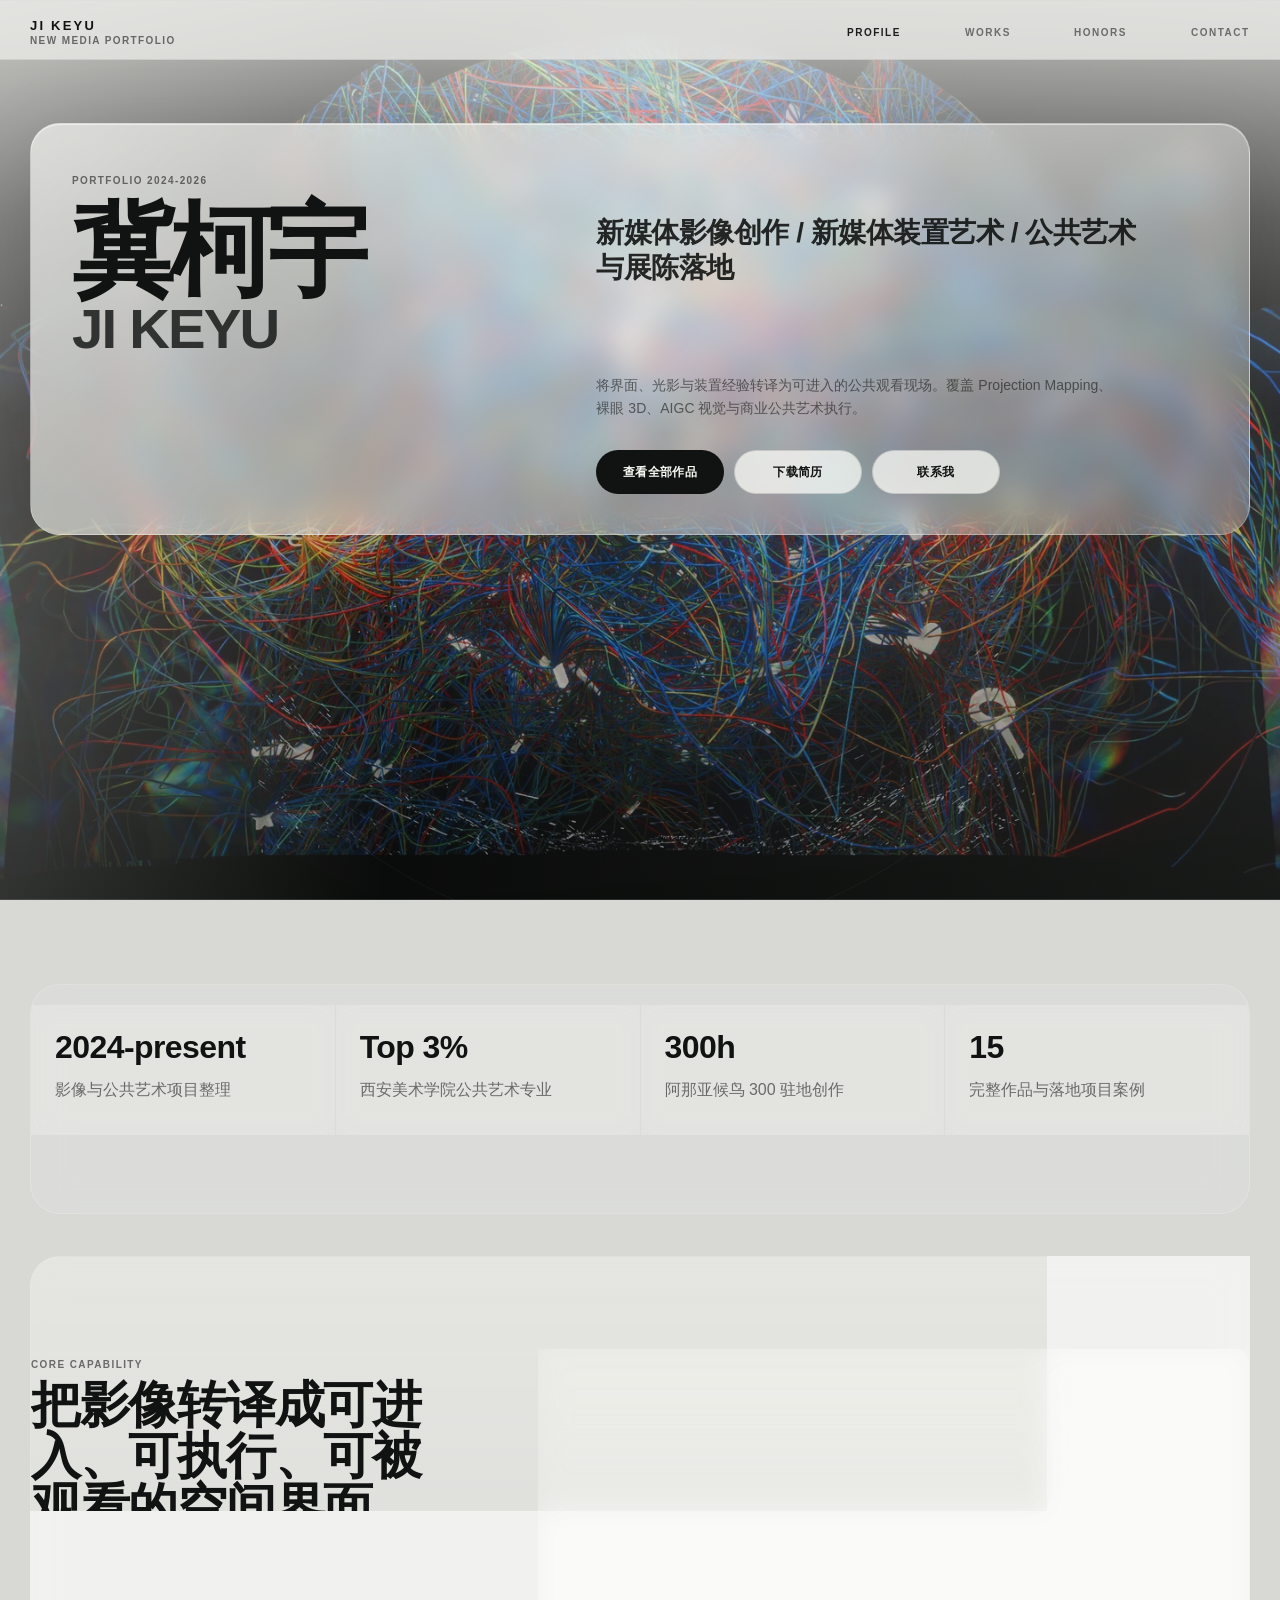
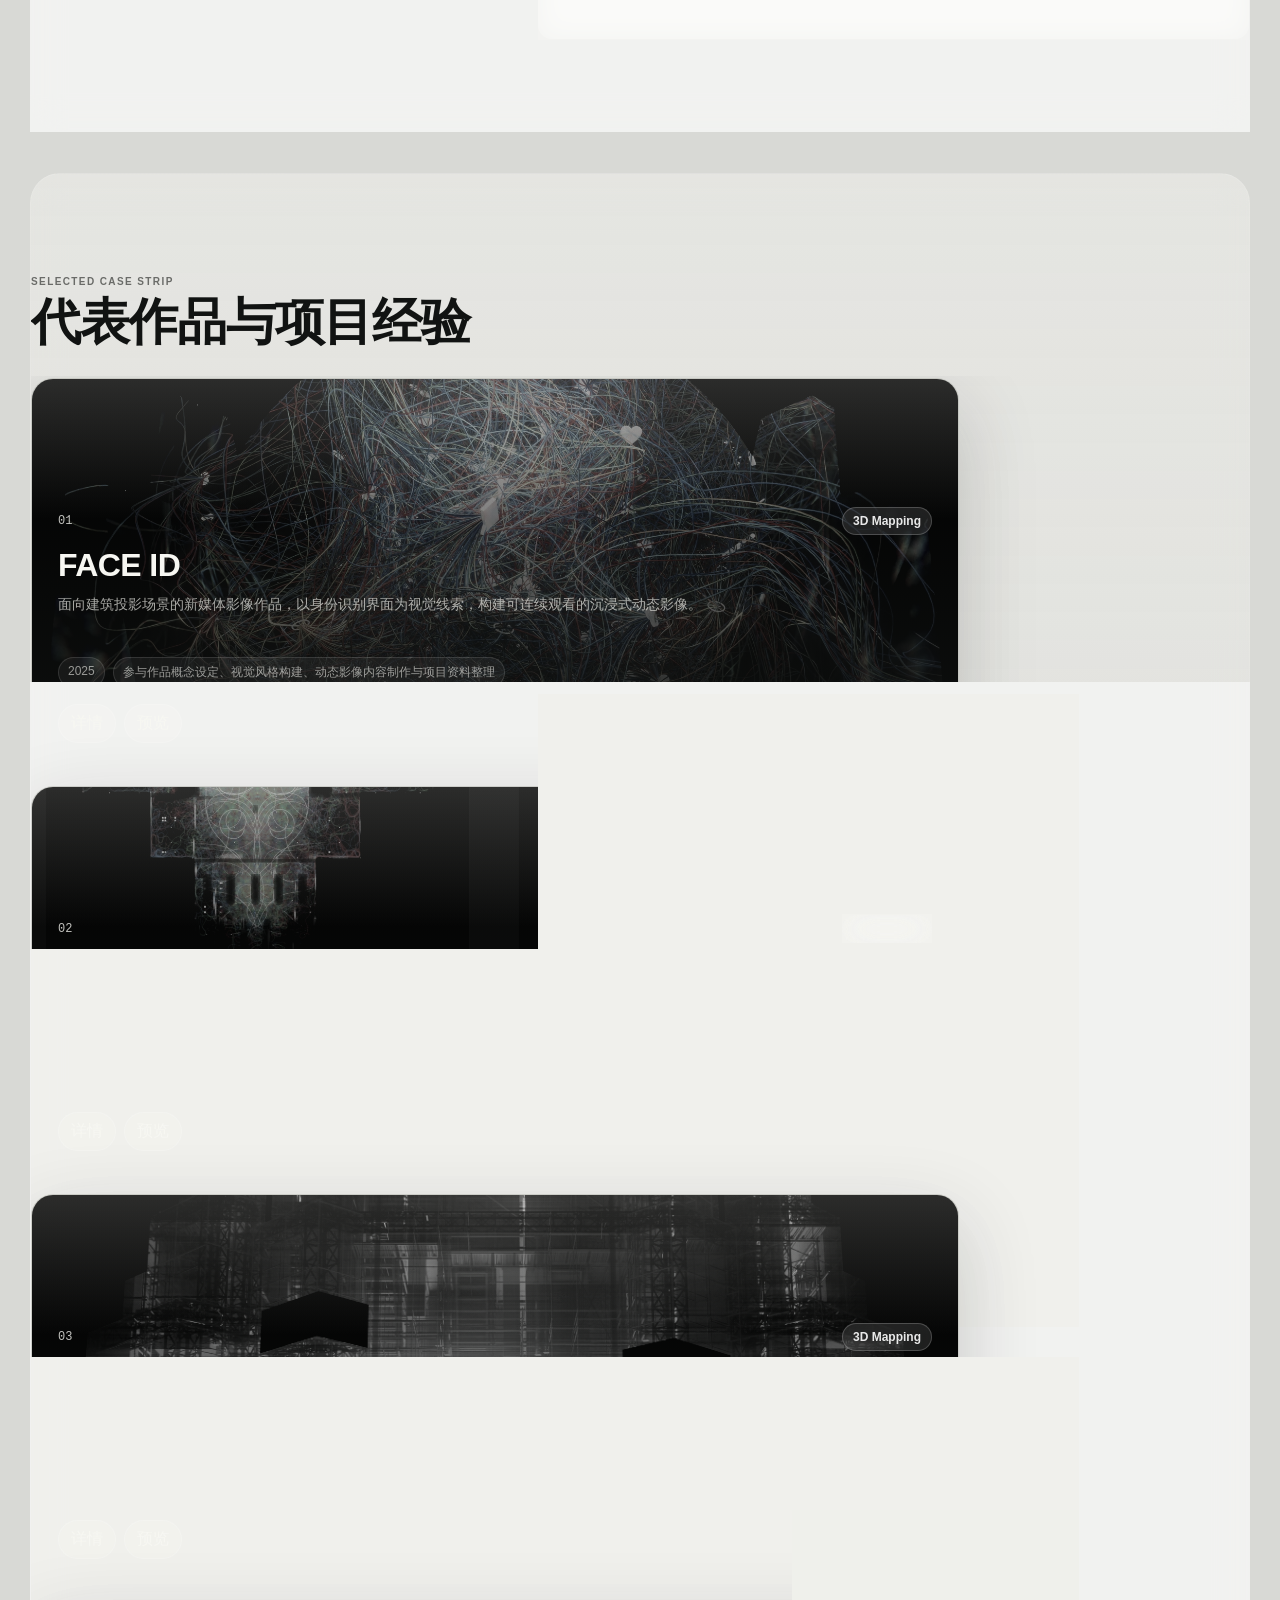
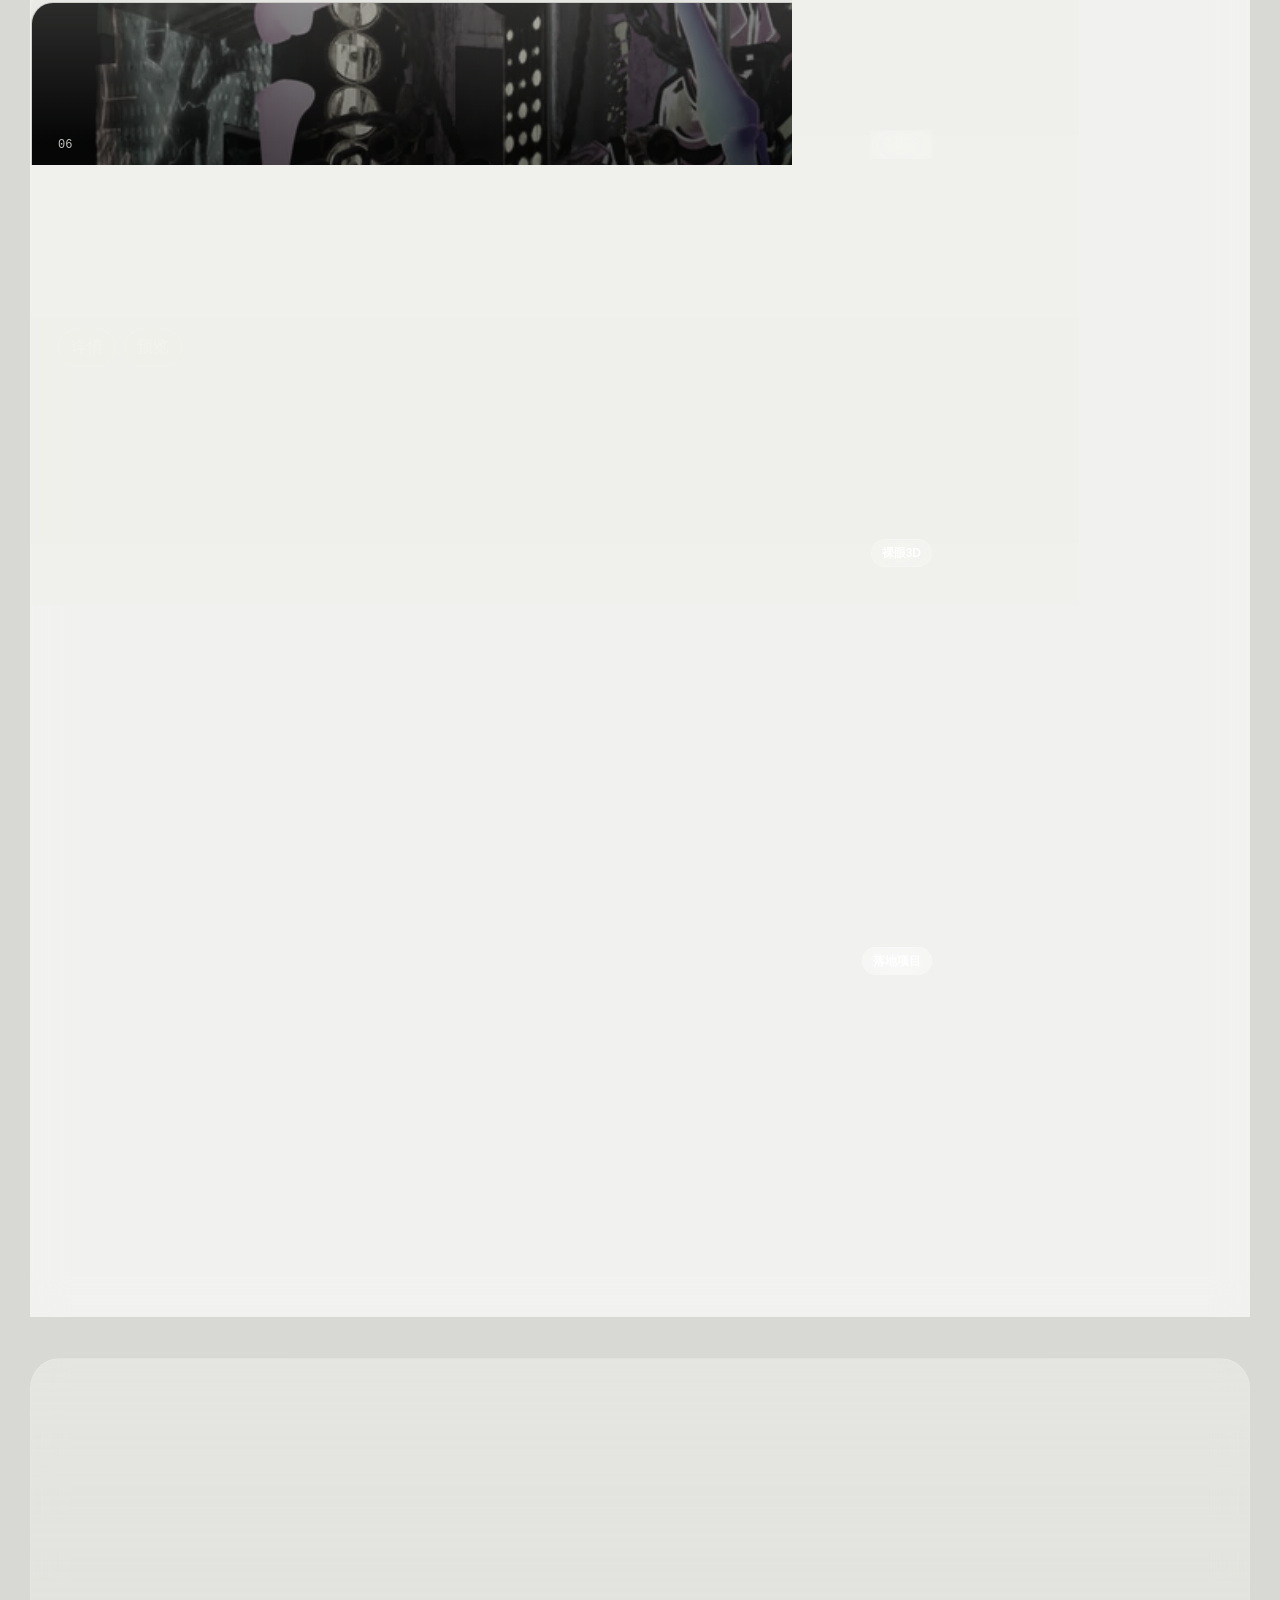
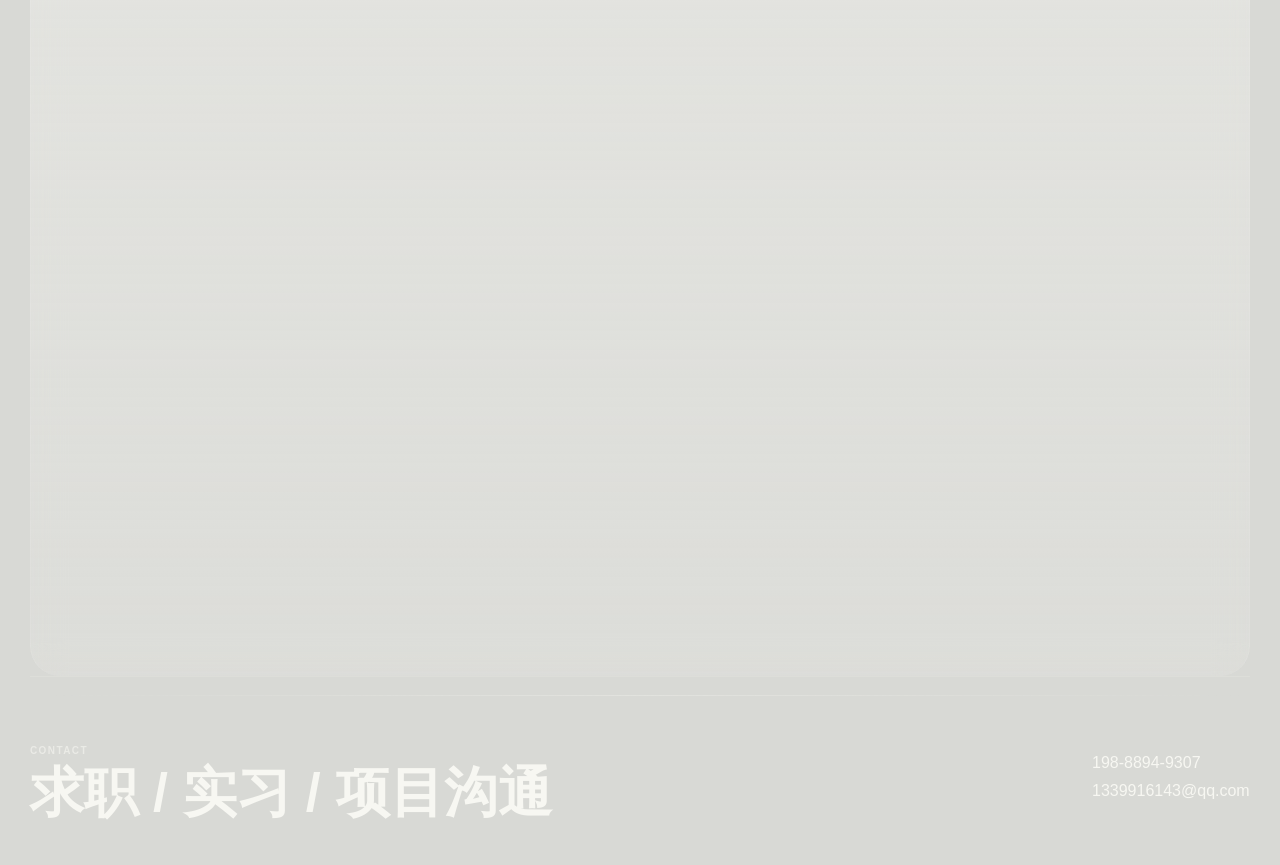
==== index.html @ 35f04529 "Deploy portfolio site" ====
<!doctype html>
<html lang="zh-CN">
<head>
  <meta charset="utf-8">
  <meta name="viewport" content="width=device-width, initial-scale=1">
  <title>冀柯宇 Ji Keyu | 新媒体影像与公共艺术作品集</title>
  <meta name="description" content="冀柯宇求职作品集，聚焦新媒体影像创作、新媒体装置艺术、Projection Mapping、裸眼3D与公共艺术落地项目。">
  <link rel="stylesheet" href="assets/css/styles.css">
</head>
<body data-page="home">
  <canvas class="motion-field" data-motion-field aria-hidden="true"></canvas>
  <div class="page-noise" aria-hidden="true"></div>

  <header class="site-header" data-header>
    <a class="brand magnetic" href="index.html" aria-label="冀柯宇首页">
      <span>Ji Keyu</span>
      <small>New Media Portfolio</small>
    </a>
    <nav class="nav-links" aria-label="主导航">
      <a class="magnetic" href="index.html" aria-current="page">Profile</a>
      <a class="magnetic" href="works.html">Works</a>
      <a class="magnetic" href="#honors">Honors</a>
      <a class="magnetic" href="#contact">Contact</a>
    </nav>
  </header>

  <main>
    <section class="hero">
      <div class="hero-media" data-hero-media></div>
      <div class="hero-copy reveal">
        <p class="eyebrow">Portfolio 2024-2026</p>
        <h1>冀柯宇 <span>JI KEYU</span></h1>
        <p class="lead">
          新媒体影像创作 / 新媒体装置艺术 / 公共艺术与展陈落地
        </p>
        <p class="muted">
          将界面、光影与装置经验转译为可进入的公共观看现场。覆盖 Projection Mapping、裸眼 3D、AIGC 视觉与商业公共艺术执行。
        </p>
        <div class="hero-actions">
          <a class="button primary magnetic" href="works.html">查看全部作品</a>
          <a class="button ghost magnetic" href="冀柯宇简历.pdf" target="_blank" rel="noreferrer">下载简历</a>
          <a class="button ghost magnetic" href="#contact">联系我</a>
        </div>
      </div>
    </section>

    <section class="section stats reveal" aria-label="个人概览">
      <article>
        <span>2024-present</span>
        <p>影像与公共艺术项目整理</p>
      </article>
      <article>
        <span>Top 3%</span>
        <p>西安美术学院公共艺术专业</p>
      </article>
      <article>
        <span>300h</span>
        <p>阿那亚候鸟 300 驻地创作</p>
      </article>
      <article>
        <span>15</span>
        <p>完整作品与落地项目案例</p>
      </article>
    </section>

    <section class="section two-column">
      <div class="section-heading reveal">
        <p class="eyebrow">Core Capability</p>
        <h2>把影像转译成可进入、可执行、可被观看的空间界面。</h2>
      </div>
      <div class="copy-stack reveal">
        <p>
          <span>01 / Image System</span>
          能围绕空间、界面与公共场景完成概念设定、分镜逻辑、动态画面、Mapping 影像与系列化视觉输出。
        </p>
        <p>
          <span>02 / Public Installation</span>
          参与商业空间与公共艺术项目执行，覆盖三维模型、效果图、尺寸图、执行文件、供应商协同与现场工艺监督。
        </p>
      </div>
    </section>

    <section class="section featured-section">
      <div class="section-heading reveal">
        <p class="eyebrow">Selected Case Strip</p>
        <h2>代表作品与项目经验</h2>
      </div>
      <div class="featured-grid reveal" data-featured-grid></div>
    </section>

    <section class="section" id="honors">
      <div class="section-heading reveal">
        <p class="eyebrow">Honors & Experience</p>
        <h2>荣誉入选与项目经历</h2>
      </div>
      <div class="timeline reveal">
        <article>
          <time>2026</time>
          <h3>《Redo ID》入围亚洲国际 Mapping 大赛</h3>
          <p>以数字身份与界面影像为线索，延展建筑投影中的感知体验。</p>
        </article>
        <article>
          <time>2025</time>
          <h3>《Face ID》入围第四届重庆国际光影艺术节</h3>
          <p>作品于重庆现场落地展演，并发展出喀山版本《NULL ID》。</p>
        </article>
        <article>
          <time>2025</time>
          <h3>《bia bia bia》《曲水有情，直水无情》入选阿那亚戏剧节候鸟 300</h3>
          <p>于阿那亚候鸟沙场完成 300 小时驻地创作；《bia bia bia》被阿那亚金山岭收藏并阶段性展览。</p>
        </article>
        <article>
          <time>2024</time>
          <h3>《韦曲南》入围第三届 CDSA 国际媒体创意大赛</h3>
          <p>作品获得提名奖，并于“深圳大招牌”大屏展映；《SUGAR-RADIO》同属裸眼 3D 创作实践。</p>
        </article>
        <article>
          <time>2024</time>
          <h3>持续参与光影、科技美术与公共艺术相关赛事</h3>
          <p>拓展光媒介、空间影像与科技美术方向的创作实践。</p>
        </article>
      </div>
    </section>
  </main>

  <footer class="site-footer" id="contact">
    <div>
      <p class="eyebrow">Contact</p>
      <h2>求职 / 实习 / 项目沟通</h2>
    </div>
    <address>
      <a class="magnetic" href="tel:19888949307">198-8894-9307</a>
      <a class="magnetic" href="mailto:1339916143@qq.com">1339916143@qq.com</a>
    </address>
  </footer>

  <button class="back-to-top magnetic" type="button" aria-label="回到顶部">↑</button>
  <div class="lightbox" data-lightbox hidden></div>
  <script src="assets/js/works-data.js"></script>
  <script src="assets/js/main.js"></script>
</body>
</html>
---- assets/css/styles.css ----
:root {
  color-scheme: dark;
  --bg: #d4d5d0;
  --bg-soft: #bfc1bd;
  --ink: #111312;
  --ink-soft: rgba(17, 19, 18, 0.68);
  --white: #f3f3ef;
  --white-soft: rgba(248, 248, 244, 0.72);
  --graphite: #171918;
  --graphite-soft: rgba(18, 20, 19, 0.72);
  --panel: rgba(239, 239, 234, 0.58);
  --panel-dark: rgba(20, 22, 21, 0.62);
  --line: rgba(17, 19, 18, 0.14);
  --line-light: rgba(255, 255, 255, 0.18);
  --line-strong: rgba(17, 19, 18, 0.28);
  --muted: rgba(17, 19, 18, 0.58);
  --muted-light: rgba(245, 245, 240, 0.62);
  --accent: #f7f7f2;
  --max: 1220px;
  --radius-xl: 30px;
  --radius-lg: 22px;
  --radius-md: 14px;
  --radius-sm: 10px;
  --blur: saturate(115%) blur(24px);
  --ease: cubic-bezier(.2, .8, .2, 1);
  --shadow-soft: 0 28px 80px rgba(30, 31, 29, 0.2);
  --shadow-dark: 0 32px 100px rgba(0, 0, 0, 0.42);
}

* {
  box-sizing: border-box;
}

::selection {
  background: #111312;
  color: #f7f7f2;
}

html {
  scroll-behavior: smooth;
}

body {
  margin: 0;
  min-height: 100vh;
  background:
    linear-gradient(180deg, #eeeeea 0%, #d9dad5 44%, #171918 100%);
  color: var(--ink);
  font-family: "Aptos", "Segoe UI Variable", "SF Pro Display", -apple-system, BlinkMacSystemFont, "PingFang SC", "Microsoft YaHei", sans-serif;
  letter-spacing: 0;
  overflow-x: hidden;
}

body::before {
  content: "";
  position: fixed;
  inset: 0;
  z-index: -3;
  pointer-events: none;
  background:
    linear-gradient(rgba(18,19,18,0.045) 1px, transparent 1px),
    linear-gradient(90deg, rgba(18,19,18,0.04) 1px, transparent 1px),
    radial-gradient(circle at var(--mx, 50vw) var(--my, 26vh), rgba(255,255,255,0.42), transparent 24vw);
  background-size: 92px 92px, 92px 92px, 100% 100%;
  mask-image: linear-gradient(to bottom, rgba(0,0,0,0.82), rgba(0,0,0,0.36) 56%, transparent 96%);
}

body::after {
  content: "";
  position: fixed;
  inset: 0;
  z-index: -2;
  pointer-events: none;
  background:
    linear-gradient(90deg, rgba(255,255,255,0.16), transparent 18% 82%, rgba(0,0,0,0.16)),
    radial-gradient(ellipse at 50% 0%, transparent 0 34%, rgba(0,0,0,0.18) 100%);
}

body[data-page="home"] {
  background: #d8d9d5;
}

body[data-page="home"]::before {
  background:
    linear-gradient(rgba(18,19,18,0.032) 1px, transparent 1px),
    linear-gradient(90deg, rgba(18,19,18,0.028) 1px, transparent 1px),
    radial-gradient(circle at var(--mx, 50vw) var(--my, 28vh), rgba(255,255,255,0.34), transparent 28vw);
  background-size: 110px 110px, 110px 110px, 100% 100%;
  mask-image: none;
}

body[data-page="home"]::after {
  background:
    linear-gradient(180deg, rgba(237,238,234,0.86) 0%, rgba(237,238,234,0.5) 22%, rgba(17,19,18,0.05) 54%, rgba(17,19,18,0.56) 100%),
    radial-gradient(circle at 50% 42%, transparent 0 38%, rgba(255,255,255,0.2) 64%, rgba(0,0,0,0.14) 100%);
}

.page-noise {
  position: fixed;
  inset: 0;
  z-index: 1;
  pointer-events: none;
  opacity: 0.045;
  mix-blend-mode: multiply;
  background-image:
    repeating-radial-gradient(circle at 0 0, rgba(0,0,0,0.9) 0 1px, transparent 1px 4px);
}

.motion-field {
  position: fixed;
  inset: 0;
  z-index: -1;
  pointer-events: none;
  opacity: 0.42;
}

body[data-page="home"] .motion-field {
  display: none;
}

main,
.site-footer {
  position: relative;
  z-index: 2;
}

img,
video {
  display: block;
  max-width: 100%;
}

a {
  color: inherit;
  text-decoration: none;
}

button {
  color: inherit;
  font: inherit;
}

:focus-visible {
  outline: 2px solid rgba(17, 19, 18, 0.72);
  outline-offset: 4px;
}

.site-header {
  position: sticky;
  top: 0;
  z-index: 30;
  display: flex;
  align-items: center;
  justify-content: space-between;
  gap: 24px;
  width: min(var(--max), calc(100% - 36px));
  margin: 0 auto;
  padding: 18px 0 14px;
  transition: transform 260ms var(--ease);
}

.site-header::before {
  content: "";
  position: absolute;
  inset: 0 calc((100vw - min(var(--max), calc(100vw - 36px))) / -2);
  z-index: -1;
  border-bottom: 1px solid rgba(17, 19, 18, 0.08);
  border-radius: 0;
  background: rgba(238, 238, 234, 0.72);
  box-shadow: none;
  backdrop-filter: blur(18px);
  opacity: 1;
}

.site-header.is-scrolled::before {
  background: rgba(236, 236, 232, 0.76);
  border-color: rgba(17, 19, 18, 0.17);
}

.brand {
  display: grid;
  gap: 2px;
  min-width: 160px;
  transition: transform 220ms var(--ease);
}

.brand span {
  font-size: 13px;
  font-weight: 820;
  letter-spacing: 0.17em;
  text-transform: uppercase;
}

.brand small,
.eyebrow {
  color: var(--muted);
  font-size: 10px;
  font-weight: 780;
  letter-spacing: 0.14em;
  text-transform: uppercase;
}

.nav-links {
  display: flex;
  align-items: center;
  gap: clamp(28px, 5vw, 76px);
  padding: 0;
  border: 0;
  border-radius: 0;
  background: transparent;
  backdrop-filter: none;
}

.nav-links a {
  min-height: auto;
  padding: 0;
  border-radius: 0;
  color: rgba(17,19,18,0.56);
  font-size: 10px;
  font-weight: 820;
  letter-spacing: 0.15em;
  text-transform: uppercase;
  transition: color 180ms var(--ease), background 180ms var(--ease), transform 220ms var(--ease);
}

.nav-links a:hover,
.nav-links a[aria-current="page"] {
  background: transparent;
  color: rgba(17,19,18,0.95);
}

.hero,
.page-hero,
.section,
.site-footer {
  width: min(var(--max), calc(100% - 36px));
  margin: 0 auto;
}

.hero {
  position: relative;
  display: grid;
  grid-template-columns: minmax(0, 0.74fr) minmax(320px, 1fr);
  grid-template-rows: minmax(620px, calc(100vh - 66px));
  align-items: start;
  column-gap: 72px;
  min-height: calc(100vh - 66px);
  padding: 0;
}

.hero-media {
  position: fixed;
  inset: 0;
  z-index: 0;
  pointer-events: none;
  overflow: hidden;
  border: 0;
  border-radius: 0;
  background: #202321;
  box-shadow: none;
  isolation: isolate;
  contain: layout paint size;
  transform: translateZ(0);
}

.hero-video {
  position: absolute;
  inset: 0;
  width: 100%;
  height: 100%;
  object-fit: cover;
  object-position: 50% 44%;
  opacity: 0.92;
  filter: none;
  transform: none;
  will-change: transform;
}

.hero-signal {
  position: absolute;
  inset: 0;
  z-index: 2;
  color: var(--accent);
}

.hero-media::after {
  content: "";
  position: absolute;
  inset: 0;
  z-index: 3;
  pointer-events: none;
  background:
    linear-gradient(180deg, rgba(238,238,234,0.78), rgba(238,238,234,0.32) 24%, rgba(238,238,234,0.04) 46%, rgba(17,19,18,0.5) 100%),
    linear-gradient(90deg, rgba(238,238,234,0.34), transparent 30%, rgba(255,255,255,0.12) 100%);
}

.hero-media::before {
  content: "";
  position: absolute;
  inset: 0;
  z-index: 5;
  border: 0;
  border-top: 1px solid rgba(17,19,18,0.1);
  border-bottom: 1px solid rgba(255,255,255,0.12);
  border-radius: 0;
  pointer-events: none;
  clip-path: none;
}

.signal-grid {
  position: absolute;
  inset: 0;
  z-index: 2;
  background:
    linear-gradient(rgba(255,255,255,0.09) 1px, transparent 1px),
    linear-gradient(90deg, rgba(255,255,255,0.075) 1px, transparent 1px);
  background-size: 120px 120px;
  mask-image: radial-gradient(circle at 50% 45%, #000 0 46%, transparent 70%);
  opacity: 0.28;
}

.signal-orbit {
  position: absolute;
  left: 50%;
  top: 50%;
  width: min(78vw, 940px);
  aspect-ratio: 1 / 1;
  border: 1px solid rgba(255,255,255,0.18);
  border-radius: 50%;
  opacity: 0.42;
  transform: translate(-50%, -48%);
}

.signal-orbit::before,
.signal-orbit::after {
  content: "";
  position: absolute;
  inset: 10%;
  border: 1px solid rgba(255,255,255,0.12);
  border-radius: 50%;
}

.signal-orbit::after {
  inset: 22%;
}

.hero-copy,
.hero-panel {
  position: relative;
  z-index: 3;
}

.hero-copy {
  grid-column: 1 / 3;
  grid-row: 1;
  display: grid;
  grid-template-columns: minmax(0, 0.74fr) minmax(320px, 1fr);
  column-gap: 72px;
  align-items: start;
  max-width: none;
  width: 100%;
  margin-top: clamp(42px, 7vh, 84px);
  padding: clamp(24px, 3.2vw, 42px);
  border: 1px solid rgba(255, 255, 255, 0.22);
  border-radius: var(--radius-xl);
  background: linear-gradient(135deg, rgba(242, 243, 239, 0.74), rgba(242, 243, 239, 0.3));
  box-shadow: 0 24px 90px rgba(17, 19, 18, 0.12), inset 0 1px 0 rgba(255,255,255,0.52);
  backdrop-filter: blur(14px);
}

.hero-copy .muted {
  grid-column: 2;
  max-width: 520px;
  margin: 20px 0 0;
  color: rgba(17,19,18,0.58);
  font-size: 14px;
  line-height: 1.64;
}

.hero-copy .eyebrow,
.hero h1 {
  grid-column: 1;
}

.hero-copy .lead {
  grid-column: 2;
  grid-row: 1 / span 2;
  padding-top: 50px;
}

.hero h1,
.page-hero h1 {
  margin: 10px 0 0;
  font-size: clamp(58px, 8vw, 108px);
  line-height: 0.88;
  letter-spacing: -0.042em;
  font-weight: 780;
}

.hero h1 span {
  display: block;
  margin-top: 8px;
  color: rgba(17,19,18,0.82);
  font-size: clamp(34px, 4.4vw, 58px);
  font-weight: 700;
  letter-spacing: -0.032em;
}

.lead {
  max-width: 560px;
  margin: 0;
  color: rgba(17,19,18,0.9);
  font-size: clamp(22px, 2.2vw, 30px);
  line-height: 1.26;
  font-weight: 720;
  letter-spacing: -0.018em;
}

.muted,
.copy-stack p,
.timeline p,
.work-card p,
.project-copy p,
.hero-panel p {
  color: var(--muted);
  font-size: 16px;
  line-height: 1.72;
}

.hero-actions {
  display: flex;
  flex-wrap: wrap;
  gap: 10px;
  grid-column: 2;
  margin-top: 30px;
}

.button,
.filter-button,
.text-link {
  display: inline-flex;
  align-items: center;
  justify-content: center;
  min-height: 42px;
  border: 1px solid var(--line);
  border-radius: 999px;
  cursor: pointer;
  transition: transform 220ms var(--ease), border-color 180ms var(--ease), background 180ms var(--ease), color 180ms var(--ease), box-shadow 180ms var(--ease);
}

.button {
  min-height: 44px;
  min-width: 128px;
  padding: 11px 24px;
  font-size: 12px;
  font-weight: 820;
  letter-spacing: 0.04em;
  text-transform: uppercase;
}

.button.primary {
  border-color: rgba(17,19,18,0.92);
  background: var(--ink);
  color: var(--accent);
  box-shadow: 0 14px 34px rgba(17,19,18,0.2);
}

.button.ghost,
.filter-button,
.text-link {
  background: rgba(255, 255, 250, 0.72);
  color: var(--ink);
}

.button:hover,
.filter-button:hover,
.text-link:hover {
  border-color: rgba(17,19,18,0.5);
  background: rgba(247,247,242,0.72);
}

.button:active,
.filter-button:active,
.text-link:active,
.mini-button:active,
.icon-button:active {
  transform: scale(0.98);
}

.hero-panel {
  position: absolute;
  left: 24px;
  bottom: 44px;
  z-index: 8;
  width: min(320px, calc(100% - 48px));
  margin: 0;
  padding: 0;
  border: 0;
  border-radius: 0;
  background: transparent;
  color: var(--accent);
  box-shadow: none;
  backdrop-filter: none;
}

.hero-panel span {
  color: var(--muted-light);
  font-size: 12px;
  font-weight: 760;
  text-transform: uppercase;
}

.hero-panel strong {
  display: block;
  margin-top: 0;
  font-size: 16px;
  line-height: 1.32;
  letter-spacing: -0.018em;
}

.hero-panel p {
  color: var(--muted-light);
  max-width: 280px;
  margin: 12px 0 0;
  font-size: 12px;
  line-height: 1.55;
  font-weight: 680;
}

.section {
  padding: 78px 0;
}

body[data-page="home"] .section {
  position: relative;
  z-index: 2;
}

body[data-page="home"] .stats {
  margin-top: min(10vh, 90px);
  border-radius: var(--radius-xl);
}

body[data-page="home"] .section:not(.stats) {
  margin-top: 42px;
  padding: 92px 0;
}

body[data-page="home"] .two-column,
body[data-page="home"] .featured-section,
body[data-page="home"] #honors {
  padding-inline: clamp(18px, 4vw, 54px);
  border-radius: var(--radius-xl);
  border-top: 1px solid rgba(255,255,255,0.12);
  border-inline: 1px solid rgba(255,255,255,0.08);
  background: linear-gradient(180deg, rgba(238,238,234,0.58), rgba(238,238,234,0.2));
  backdrop-filter: blur(16px);
  overflow: hidden;
}

body[data-page="home"] .featured-section .section-heading {
  margin-bottom: 28px;
}

body[data-page="home"] .featured-section .featured-grid {
  margin-top: 0;
}

.page-hero {
  display: grid;
  grid-template-columns: minmax(0, 0.72fr) minmax(320px, 1fr);
  gap: 72px;
  align-items: start;
  padding: 96px 0 54px;
}

.page-hero h1 {
  grid-column: 1;
  max-width: 620px;
  text-wrap: balance;
}

.page-hero .eyebrow {
  grid-column: 1;
}

.page-hero .lead {
  grid-column: 2;
  grid-row: 1 / span 2;
  padding-top: 34px;
}

.two-column {
  display: grid;
  grid-template-columns: 0.76fr 1.24fr;
  gap: 72px;
  align-items: start;
}

.section-heading h2 {
  margin: 10px 0 0;
  max-width: 760px;
  font-size: clamp(30px, 3.9vw, 52px);
  line-height: 1.02;
  letter-spacing: -0.026em;
  font-weight: 720;
}

.copy-stack {
  display: grid;
  gap: 1px;
  border: 1px solid rgba(17,19,18,0.1);
  border-radius: var(--radius-md);
  overflow: hidden;
  background: rgba(247,247,242,0.2);
  box-shadow: none;
  backdrop-filter: blur(14px);
}

.copy-stack p {
  margin: 0;
  padding: 26px;
  background: rgba(247,247,242,0.34);
}

.copy-stack p span {
  display: block;
  margin-bottom: 16px;
  color: rgba(17,19,18,0.88);
  font-size: 12px;
  font-weight: 820;
  letter-spacing: 0.08em;
  text-transform: uppercase;
}

.stats {
  display: grid;
  grid-template-columns: repeat(4, 1fr);
  gap: 1px;
  padding-top: 20px;
  overflow: hidden;
  border: 1px solid rgba(247,247,242,0.2);
  border-radius: var(--radius-md);
  background: rgba(247,247,242,0.12);
  backdrop-filter: blur(18px);
}

.stats article {
  min-height: 130px;
  padding: 24px;
  background: rgba(238,238,233,0.34);
  backdrop-filter: blur(12px);
}

.stats span {
  display: block;
  color: var(--ink);
  font-size: clamp(22px, 2.5vw, 32px);
  font-weight: 760;
  letter-spacing: -0.018em;
}

.stats p {
  margin: 14px 0 0;
  color: var(--muted);
}

.featured-grid,
.work-grid,
.project-gallery {
  display: grid;
  gap: 16px;
  margin-top: 34px;
}

.featured-grid {
  grid-template-columns: repeat(6, minmax(220px, 1fr));
  overflow-x: auto;
  padding: 2px 2px 14px;
  scroll-snap-type: x proximity;
}

.featured-grid .work-card {
  min-width: 260px;
  min-height: 420px;
  scroll-snap-align: start;
}

.work-grid {
  grid-template-columns: repeat(12, minmax(0, 1fr));
  transition: opacity 180ms var(--ease), transform 180ms var(--ease), filter 180ms var(--ease);
}

.work-grid.is-switching {
  opacity: 0.3;
  transform: translateY(10px);
  filter: blur(6px);
}

.work-card {
  position: relative;
  grid-column: span 4;
  min-height: 460px;
  overflow: hidden;
  border: 1px solid rgba(17, 19, 18, 0.16);
  border-radius: var(--radius-lg);
  background: rgba(238,238,233,0.48);
  box-shadow: var(--shadow-soft), inset 0 1px 0 rgba(255,255,255,0.44);
  isolation: isolate;
  transition: transform 320ms var(--ease), border-color 220ms var(--ease), box-shadow 320ms var(--ease);
}

.work-grid .work-card:nth-child(8n + 1),
.work-grid .work-card:nth-child(8n + 6) {
  grid-column: span 6;
}

.work-grid .work-card:nth-child(8n + 3) {
  grid-column: span 5;
}

.work-grid .work-card:nth-child(8n + 4) {
  grid-column: span 3;
}

.work-grid[data-count="1"] .work-card {
  grid-column: span 8;
}

.work-grid[data-count="2"] .work-card {
  grid-column: span 6;
}

.work-card.compact {
  min-height: 390px;
}

.work-card:hover {
  transform: translateY(-6px);
  border-color: rgba(17,19,18,0.34);
  box-shadow: 0 34px 100px rgba(20, 22, 21, 0.26), inset 0 1px 0 rgba(255,255,255,0.54);
}

.card-image,
.work-card img {
  position: absolute;
  inset: 0;
}

.work-card img,
.project-thumb img {
  width: 100%;
  height: 100%;
  object-fit: cover;
  transition: transform 700ms var(--ease), filter 700ms var(--ease), opacity 700ms var(--ease);
}

.work-card img {
  filter: grayscale(0.72) saturate(0.7) contrast(1.05) brightness(0.72);
}

.work-card:hover img {
  transform: scale(1.055);
  filter: grayscale(0.15) saturate(0.94) contrast(1.04) brightness(0.86);
}

.work-card::before {
  content: "";
  position: absolute;
  inset: 0;
  z-index: 1;
  opacity: 0;
  background:
    linear-gradient(120deg, transparent 0 42%, rgba(255,255,255,0.22) 48%, transparent 56%),
    linear-gradient(rgba(255,255,255,0.08) 1px, transparent 1px);
  background-size: 100% 100%, 100% 8px;
  transform: translateX(-18%);
  transition: opacity 220ms var(--ease), transform 700ms var(--ease);
}

.work-card:hover::before {
  opacity: 1;
  transform: translateX(18%);
}

.work-card::after {
  content: "";
  position: absolute;
  inset: 0;
  z-index: 2;
  background:
    linear-gradient(180deg, rgba(216,217,212,0.2), transparent 36%),
    linear-gradient(to top, rgba(15,17,16,0.94), rgba(15,17,16,0.38) 58%, rgba(15,17,16,0.04));
}

.work-card-content {
  position: relative;
  z-index: 3;
  display: grid;
  align-content: end;
  gap: 14px;
  min-height: inherit;
  padding: 26px;
  color: var(--accent);
}

.work-card-top {
  display: flex;
  justify-content: space-between;
  align-items: center;
  gap: 10px;
}

.case-index {
  font-family: "Cascadia Mono", "SFMono-Regular", Consolas, monospace;
  color: rgba(247,247,242,0.78);
  font-size: 12px;
}

.ui-badge {
  display: inline-flex;
  align-items: center;
  min-height: 28px;
  max-width: 100%;
  padding: 5px 10px;
  border: 1px solid rgba(255,255,255,0.2);
  border-radius: 999px;
  background: rgba(255,255,255,0.1);
  color: rgba(255,255,255,0.9);
  font-size: 12px;
  font-weight: 760;
  line-height: 1;
  white-space: nowrap;
  backdrop-filter: blur(16px);
}

.work-card h2,
.work-card h3 {
  margin: 0;
  font-size: clamp(22px, 2.55vw, 32px);
  line-height: 1.02;
  letter-spacing: -0.018em;
  font-weight: 720;
}

.work-card p {
  display: -webkit-box;
  min-height: 50px;
  margin: 12px 0 0;
  overflow: hidden;
  color: rgba(247,247,242,0.66);
  font-size: 14px;
  line-height: 1.58;
  -webkit-line-clamp: 2;
  -webkit-box-orient: vertical;
}

.case-meta {
  display: flex;
  flex-wrap: wrap;
  gap: 8px;
  color: rgba(247,247,242,0.58);
  font-size: 12px;
}

.case-meta span {
  padding: 6px 9px;
  border: 1px solid rgba(255,255,255,0.12);
  border-radius: 999px;
  background: rgba(255,255,255,0.055);
}

.card-actions {
  display: flex;
  flex-wrap: wrap;
  gap: 8px;
  margin-top: 2px;
}

.mini-button {
  min-height: 34px;
  padding: 8px 12px;
  border: 1px solid rgba(255,255,255,0.16);
  border-radius: 999px;
  background: rgba(247,247,242,0.1);
  color: var(--accent);
  cursor: pointer;
  transition: transform 220ms var(--ease), background 180ms var(--ease), border-color 180ms var(--ease);
}

.mini-button:hover {
  background: rgba(247,247,242,0.2);
  border-color: rgba(255,255,255,0.34);
}

.works-board {
  padding-top: 42px;
}

.filter-row {
  display: flex;
  align-items: center;
  justify-content: space-between;
  gap: 18px;
}

.filter-bar {
  display: flex;
  flex-wrap: wrap;
  gap: 8px;
  padding: 7px;
  width: max-content;
  max-width: 100%;
  border: 1px solid var(--line);
  border-radius: 999px;
  background: rgba(238,238,233,0.5);
  backdrop-filter: var(--blur);
}

.filter-button {
  min-width: 86px;
  padding: 9px 15px;
  border-color: transparent;
  background: transparent;
  font-weight: 760;
}

.filter-button:hover {
  background: rgba(17,19,18,0.08);
}

.filter-button.active {
  border-color: rgba(17,19,18,0.86);
  background: var(--ink);
  color: var(--accent);
}

.work-count {
  color: var(--muted);
  font-size: 14px;
  font-weight: 700;
  white-space: nowrap;
}

.timeline {
  display: grid;
  gap: 1px;
  margin-top: 30px;
  border: 1px solid var(--line);
  border-radius: var(--radius-lg);
  overflow: hidden;
  background: rgba(17,19,18,0.12);
}

.timeline article {
  display: grid;
  grid-template-columns: 116px 1fr;
  gap: 24px;
  padding: 28px;
  background: rgba(238,238,233,0.52);
  transition: background 200ms var(--ease), transform 200ms var(--ease);
}

.timeline article:hover {
  background: rgba(247,247,242,0.68);
}

.timeline time {
  color: var(--ink);
  font-weight: 820;
  font-family: "Cascadia Mono", "SFMono-Regular", Consolas, monospace;
}

.timeline h3 {
  margin: 0;
  font-size: 18px;
  line-height: 1.42;
  font-weight: 680;
}

.timeline p {
  grid-column: 2;
  margin: -10px 0 0;
}

.project-hero {
  display: grid;
  grid-template-columns: minmax(0, 1.1fr) minmax(300px, 0.78fr);
  gap: 34px;
  align-items: end;
  padding: 56px 0 40px;
}

.project-cover {
  position: relative;
  overflow: hidden;
  border: 1px solid var(--line);
  border-radius: var(--radius-xl);
  background: var(--graphite);
  box-shadow: var(--shadow-soft);
}

.project-cover::after {
  content: "";
  position: absolute;
  inset: 0;
  background:
    linear-gradient(rgba(255,255,255,0.05) 1px, transparent 1px),
    linear-gradient(90deg, rgba(255,255,255,0.04) 1px, transparent 1px);
  background-size: 64px 64px;
  mix-blend-mode: screen;
  opacity: 0.4;
}

.project-cover img {
  width: 100%;
  aspect-ratio: 16 / 10;
  object-fit: cover;
  filter: grayscale(0.28) contrast(1.04);
}

.project-title-block {
  padding-bottom: 8px;
}

.project-hero h1,
.not-found h1 {
  margin: 12px 0 18px;
  font-size: clamp(42px, 5.8vw, 78px);
  line-height: 0.94;
  letter-spacing: -0.03em;
  font-weight: 740;
}

.project-meta {
  display: grid;
  grid-template-columns: repeat(4, 1fr);
  gap: 1px;
  padding-top: 18px;
  overflow: hidden;
  border: 1px solid var(--line);
  border-radius: var(--radius-lg);
  background: rgba(17,19,18,0.14);
}

.project-meta div {
  min-height: 106px;
  padding: 20px;
  background: rgba(238,238,233,0.54);
}

.project-meta span {
  display: block;
  color: var(--muted);
  font-size: 12px;
  font-weight: 760;
  text-transform: uppercase;
}

.project-meta strong {
  display: block;
  margin-top: 9px;
  line-height: 1.42;
}

.case-study {
  align-items: start;
}

.project-copy {
  display: grid;
  gap: 14px;
  max-width: 790px;
}

.project-copy p {
  margin: 0;
  padding: 22px;
  border: 1px solid var(--line);
  border-radius: var(--radius-md);
  background: rgba(238,238,233,0.5);
  backdrop-filter: var(--blur);
}

.project-copy strong {
  color: var(--ink);
  font-weight: 820;
}

.compact-heading {
  margin-bottom: 22px;
}

.video-frame {
  overflow: hidden;
  border: 1px solid rgba(17,19,18,0.2);
  border-radius: var(--radius-xl);
  background: #050505;
  box-shadow: var(--shadow-soft);
}

.video-frame video {
  width: 100%;
  max-height: 78vh;
}

.project-gallery {
  grid-template-columns: repeat(4, minmax(0, 1fr));
  grid-auto-flow: dense;
  align-items: stretch;
  gap: 14px;
}

.project-thumb {
  position: relative;
  display: block;
  width: 100%;
  min-height: 0;
  aspect-ratio: 1 / 1;
  padding: 0;
  overflow: hidden;
  border: 1px solid rgba(17,19,18,0.16);
  border-radius: var(--radius-md);
  background: var(--panel);
  cursor: zoom-in;
  transition: transform 220ms var(--ease), border-color 180ms var(--ease), box-shadow 220ms var(--ease);
}

.project-thumb.wide {
  grid-column: span 2;
  aspect-ratio: 2 / 1;
}

.project-thumb::after {
  content: "";
  position: absolute;
  inset: 0;
  background:
    linear-gradient(120deg, transparent 0 42%, rgba(255,255,255,0.22) 50%, transparent 58%),
    linear-gradient(to top, rgba(0,0,0,0.44), transparent 52%);
  opacity: 0;
  transform: translateX(-20%);
  transition: opacity 220ms var(--ease), transform 700ms var(--ease);
}

.project-thumb:hover {
  transform: translateY(-3px);
  border-color: rgba(17,19,18,0.34);
  box-shadow: 0 20px 64px rgba(18,19,18,0.2);
}

.project-thumb:hover::after {
  opacity: 1;
  transform: translateX(18%);
}

.project-thumb img {
  filter: grayscale(0.2) saturate(0.88) contrast(1.02);
}

.project-thumb:hover img {
  transform: scale(1.045);
  filter: grayscale(0) saturate(1) contrast(1.04);
}

.project-thumb span {
  position: absolute;
  left: 12px;
  bottom: 12px;
  z-index: 2;
  color: rgba(255,255,255,0.82);
  font-family: "Cascadia Mono", "SFMono-Regular", Consolas, monospace;
  font-size: 11px;
}

.tags {
  display: flex;
  flex-wrap: wrap;
  gap: 8px;
  margin-top: 18px;
}

.tags span {
  padding: 7px 10px;
  border: 1px solid var(--line);
  border-radius: 999px;
  color: var(--ink-soft);
  font-size: 13px;
  font-weight: 700;
  background: rgba(238,238,233,0.45);
}

.site-footer {
  position: relative;
  display: flex;
  justify-content: space-between;
  gap: 24px;
  padding: 58px 0 46px;
  border-top: 1px solid rgba(247,247,242,0.16);
  color: var(--accent);
}

.site-footer::before {
  content: "";
  position: absolute;
  inset: 18px 0 auto;
  height: 1px;
  background: linear-gradient(90deg, transparent, rgba(247,247,242,0.32), transparent);
}

.site-footer h2 {
  margin: 8px 0 0;
  font-size: clamp(30px, 4.2vw, 56px);
  line-height: 0.98;
}

.site-footer .eyebrow {
  color: var(--muted-light);
}

address {
  display: grid;
  gap: 10px;
  align-content: center;
  font-style: normal;
}

address a {
  color: var(--accent);
  transition: transform 220ms var(--ease), opacity 180ms var(--ease);
}

address a:hover {
  opacity: 0.72;
}

.text-link {
  width: max-content;
  padding: 10px 14px;
  font-weight: 760;
}

.back-to-top {
  position: fixed;
  right: 18px;
  bottom: 18px;
  z-index: 24;
  width: 46px;
  height: 46px;
  border: 1px solid rgba(247,247,242,0.2);
  border-radius: 50%;
  background: rgba(17,19,18,0.72);
  color: var(--accent);
  backdrop-filter: var(--blur);
  cursor: pointer;
  opacity: 0;
  transform: translateY(12px);
  transition: opacity 180ms var(--ease), transform 220ms var(--ease);
}

.back-to-top.visible {
  opacity: 1;
  transform: translateY(0);
}

.lightbox {
  position: fixed;
  inset: 0;
  z-index: 50;
  display: grid;
  grid-template-rows: auto 1fr auto;
  gap: 16px;
  padding: 20px;
  background: rgba(12,13,12,0.82);
  backdrop-filter: blur(22px);
  color: var(--accent);
}

.lightbox[hidden] {
  display: none;
}

.lightbox-bar {
  display: flex;
  align-items: center;
  justify-content: space-between;
  gap: 16px;
  color: var(--muted-light);
}

.lightbox-title {
  color: var(--accent);
  font-weight: 820;
}

.lightbox-stage {
  display: grid;
  place-items: center;
  min-height: 0;
  transform: scale(0.985);
  opacity: 0;
  animation: lightboxIn 260ms var(--ease) forwards;
}

.lightbox-stage img,
.lightbox-stage video {
  max-width: min(100%, 1180px);
  max-height: 78vh;
  border-radius: var(--radius-lg);
  object-fit: contain;
  box-shadow: 0 34px 120px rgba(0,0,0,0.72);
}

.lightbox-controls {
  display: flex;
  justify-content: center;
  gap: 10px;
}

.icon-button {
  min-width: 44px;
  height: 44px;
  border: 1px solid rgba(255,255,255,0.18);
  border-radius: 50%;
  background: rgba(255,255,255,0.08);
  color: var(--accent);
  cursor: pointer;
  transition: transform 220ms var(--ease), background 180ms var(--ease), border-color 180ms var(--ease);
}

.icon-button:hover {
  background: rgba(255,255,255,0.16);
  border-color: rgba(255,255,255,0.34);
}

.reveal {
  opacity: 0;
  transform: translateY(18px);
  transition: opacity 720ms var(--ease) var(--reveal-delay, 0ms), transform 720ms var(--ease) var(--reveal-delay, 0ms);
}

.reveal.is-visible {
  opacity: 1;
  transform: translateY(0);
}

.magnetic {
  will-change: transform;
}

@keyframes lightboxIn {
  to { opacity: 1; transform: scale(1); }
}

@media (max-width: 1020px) {
  .hero {
    grid-template-columns: 1fr;
    grid-template-rows: auto minmax(600px, 1fr);
    row-gap: 0;
    min-height: auto;
    padding-top: 0;
  }

  .hero-media {
    position: relative;
    inset: auto;
    min-height: 600px;
    grid-row: 2;
    border-radius: var(--radius-xl);
  }

  body[data-page="home"] .hero {
    grid-template-rows: minmax(620px, calc(100vh - 66px));
  }

  body[data-page="home"] .hero-media {
    position: fixed;
    inset: 0;
    min-height: 0;
    grid-row: auto;
    border-radius: 0;
  }

  .hero-copy {
    position: relative;
    grid-column: 1;
    grid-row: 1;
    grid-template-columns: 1fr;
    width: min(760px, 100%);
    padding: 52px 0 38px;
  }

  .hero-copy .eyebrow,
  .hero-copy h1,
  .hero-copy .lead,
  .hero-copy .muted,
  .hero-actions {
    grid-column: 1;
  }

  .hero-copy .lead {
    grid-row: auto;
    padding-top: 0;
  }

  .hero-panel {
    left: 24px;
    bottom: 84px;
  }

  .two-column,
  .page-hero,
  .project-hero {
    grid-template-columns: 1fr;
    gap: 28px;
  }

  .page-hero .eyebrow,
  .page-hero .lead {
    grid-column: auto;
    grid-row: auto;
    padding-top: 0;
  }

  .stats,
  .project-meta {
    grid-template-columns: repeat(2, 1fr);
  }

  .work-card,
  .work-grid .work-card:nth-child(n) {
    grid-column: span 6;
  }

  .project-gallery {
    grid-template-columns: repeat(2, minmax(0, 1fr));
  }
}

@media (max-width: 720px) {
  .site-header,
  .hero,
  .page-hero,
  .section,
  .site-footer {
    width: min(100% - 22px, var(--max));
  }

  .site-header {
    align-items: stretch;
    flex-direction: column;
    gap: 10px;
  }

  .site-header::before {
    border-radius: 24px;
  }

  .brand {
    min-width: 0;
    padding: 0 8px;
  }

  .nav-links {
    overflow-x: auto;
    justify-content: space-between;
  }

  .nav-links a {
    white-space: nowrap;
    padding: 8px 11px;
  }

  .hero-media {
    min-height: 520px;
    border-radius: 22px;
  }

  body[data-page="home"] .hero {
    grid-template-rows: minmax(620px, calc(100vh - 96px));
  }

  body[data-page="home"] .hero-media {
    position: fixed;
    inset: 0;
    min-height: 0;
    border-radius: 0;
  }

  .hero-copy {
    padding: 36px 2px 28px;
  }

  .hero h1,
  .page-hero h1 {
    font-size: clamp(52px, 16vw, 80px);
    line-height: 0.9;
  }

  .hero h1 span {
    font-size: clamp(30px, 9vw, 44px);
  }

  .lead {
    font-size: 21px;
    line-height: 1.28;
  }

  .hero-copy .muted {
    font-size: 13px;
    line-height: 1.58;
  }

  .hero-actions {
    display: grid;
    grid-template-columns: 1fr;
  }

  .button {
    width: 100%;
  }

  .hero-panel {
    left: 18px;
    bottom: 64px;
    width: calc(100% - 36px);
  }

  .section {
    padding: 60px 0;
  }

  .page-hero {
    padding: 70px 0 34px;
  }

  .stats,
  .project-meta,
  .featured-grid,
  .work-grid,
  .project-gallery {
    grid-template-columns: 1fr;
  }

  .featured-grid {
    overflow: visible;
  }

  .work-card,
  .work-card.compact,
  .work-grid .work-card:nth-child(n) {
    grid-column: span 1;
    min-height: 420px;
  }

  .filter-row {
    align-items: stretch;
    flex-direction: column;
  }

  .filter-bar {
    width: 100%;
    border-radius: 20px;
  }

  .filter-button {
    flex: 1 1 calc(50% - 8px);
    min-width: 0;
  }

  .work-count {
    white-space: normal;
  }

  .timeline article {
    grid-template-columns: 1fr;
    gap: 10px;
  }

  .timeline p {
    grid-column: auto;
    margin: 0;
  }

  .project-thumb.wide {
    grid-column: span 1;
    aspect-ratio: 1 / 1;
  }

  .site-footer {
    flex-direction: column;
  }

  .lightbox {
    padding: 12px;
  }
}

@media (prefers-reduced-motion: reduce) {
  *,
  *::before,
  *::after {
    animation-duration: 0.001ms !important;
    animation-iteration-count: 1 !important;
    scroll-behavior: auto !important;
    transition-duration: 0.001ms !important;
  }
}
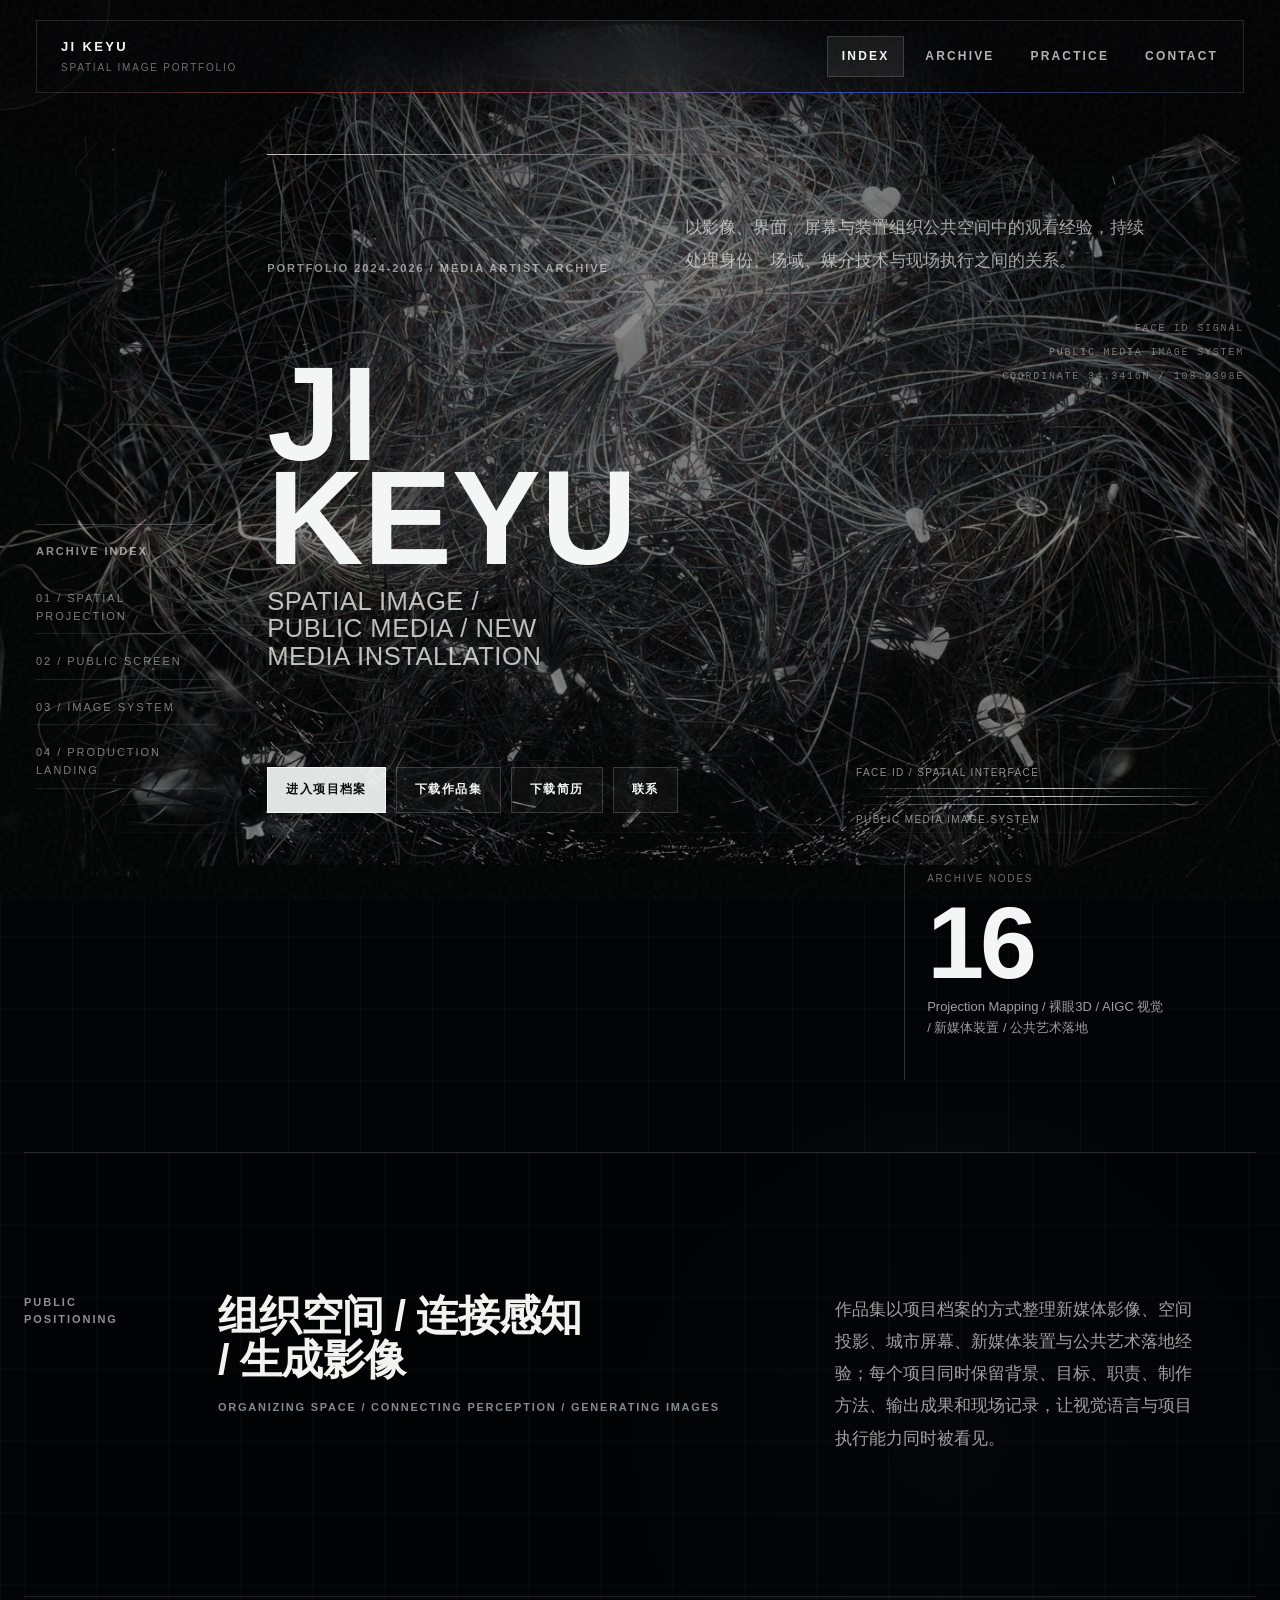
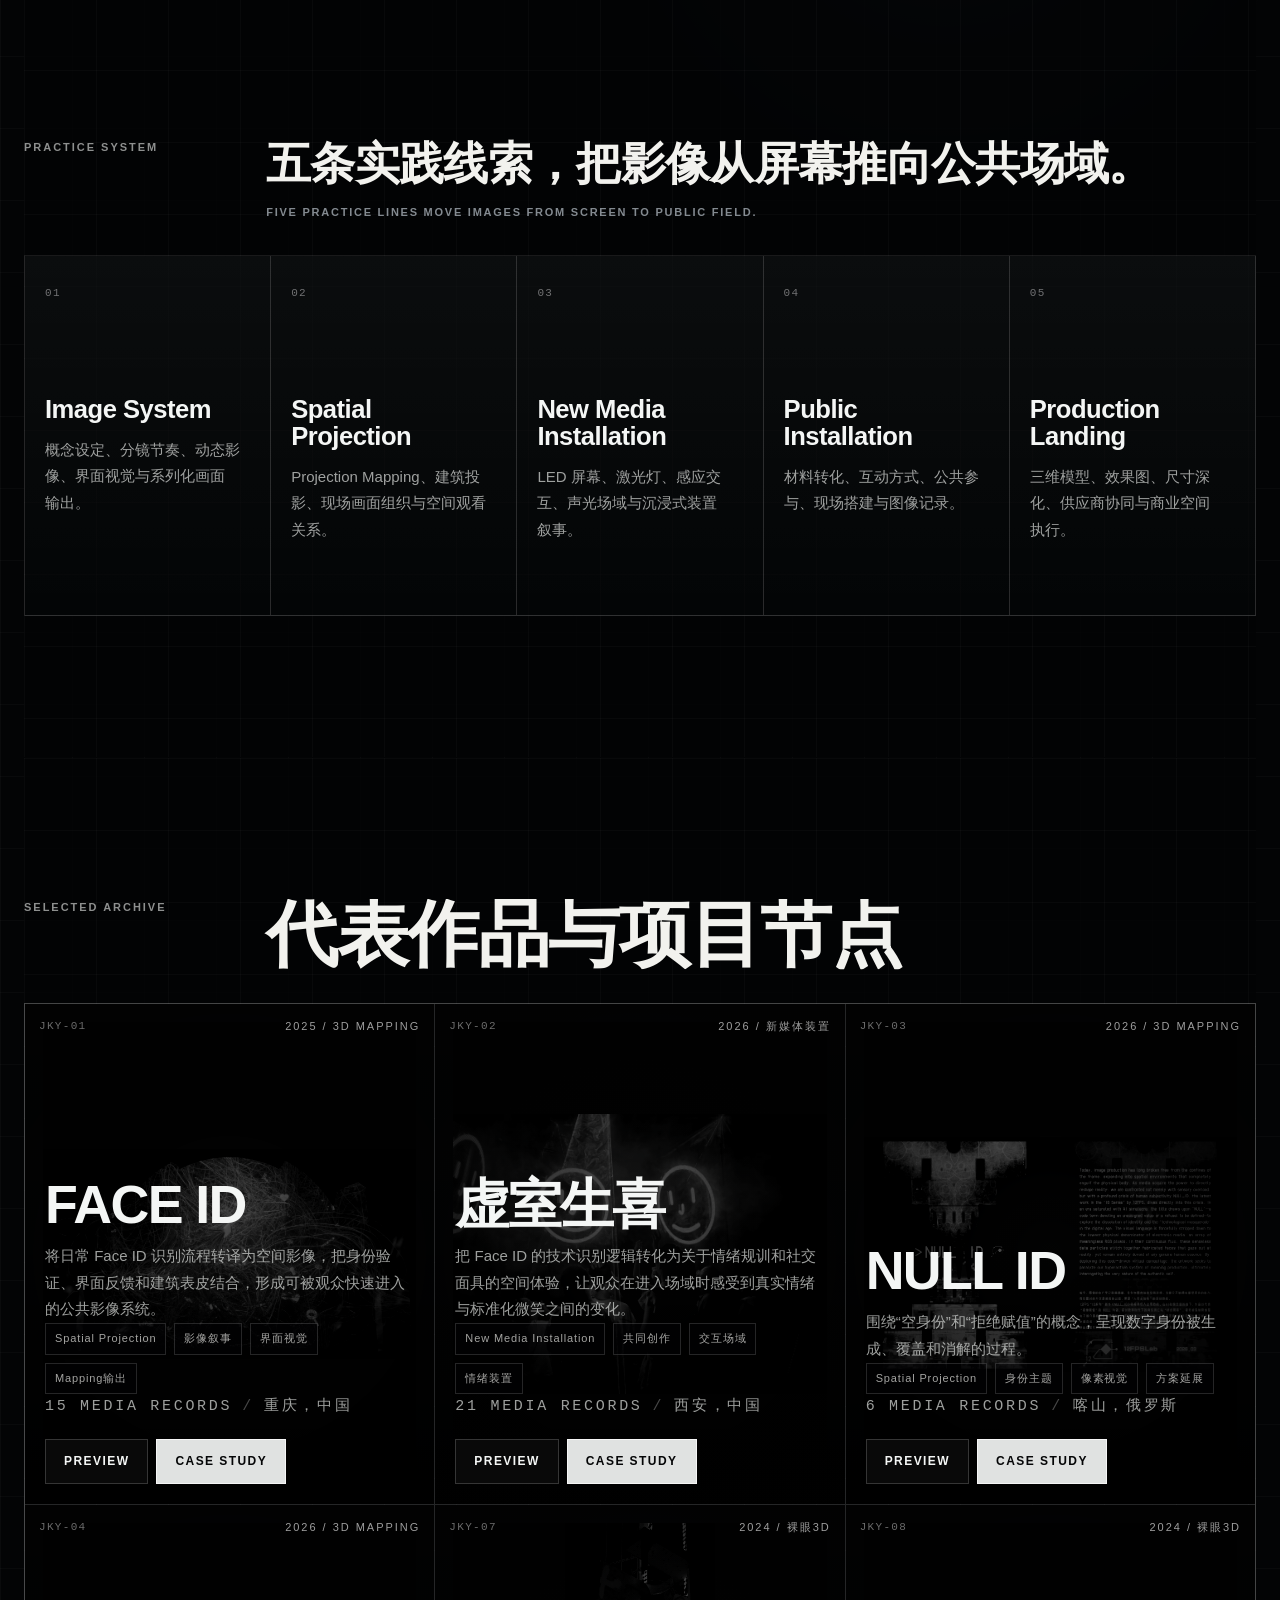
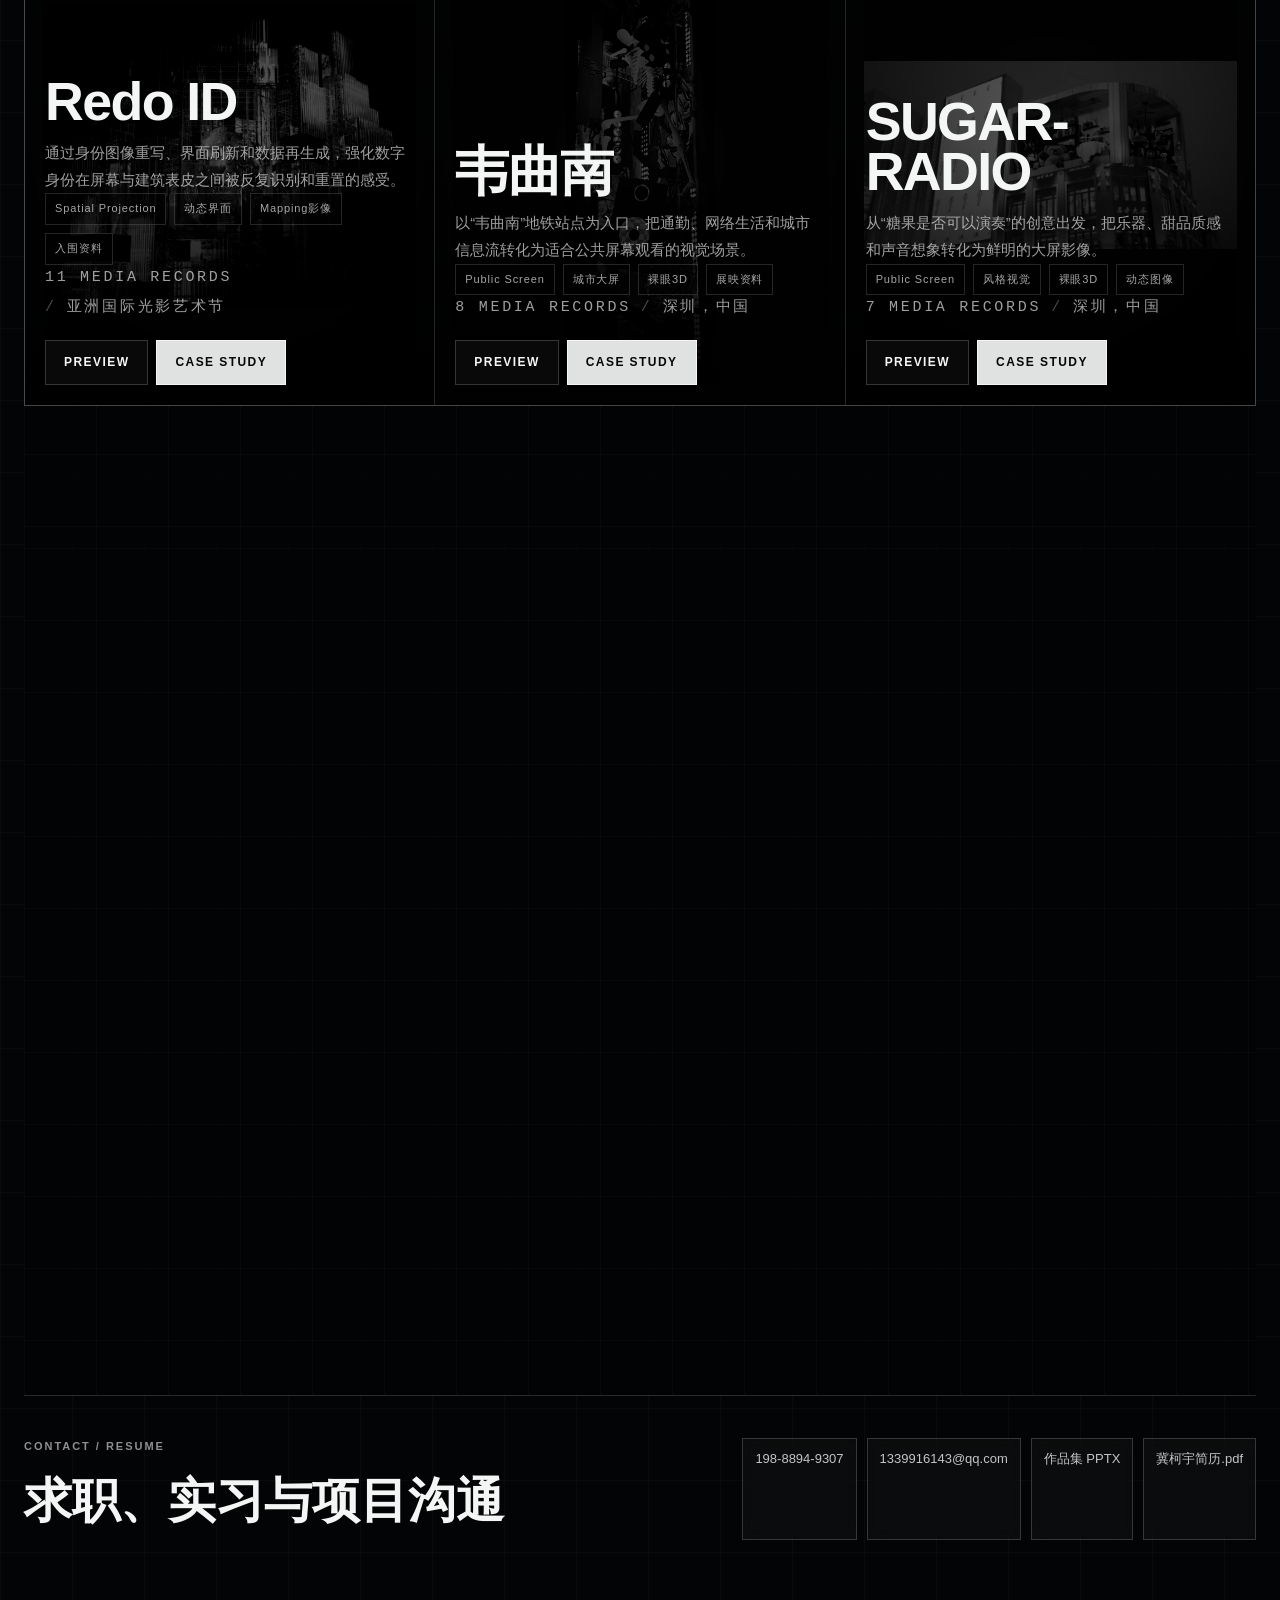
==== commit b2fd1712: "Update portfolio layout and project media" ====
--- a/index.html
+++ b/index.html
@@ -3,121 +3,152 @@
 <head>
   <meta charset="utf-8">
   <meta name="viewport" content="width=device-width, initial-scale=1">
-  <title>冀柯宇 Ji Keyu | 新媒体影像与公共艺术作品集</title>
-  <meta name="description" content="冀柯宇求职作品集，聚焦新媒体影像创作、新媒体装置艺术、Projection Mapping、裸眼3D与公共艺术落地项目。">
+  <title>冀柯宇 Ji Keyu | Spatial Image & New Media Portfolio</title>
+  <meta name="description" content="冀柯宇个人作品集，聚焦新媒体影像创作、Projection Mapping、裸眼3D、新媒体装置艺术与公共艺术落地项目。">
   <link rel="stylesheet" href="assets/css/styles.css">
 </head>
 <body data-page="home">
   <canvas class="motion-field" data-motion-field aria-hidden="true"></canvas>
   <div class="page-noise" aria-hidden="true"></div>
+  <div class="cursor-orbit" data-cursor-orbit aria-hidden="true"></div>
 
   <header class="site-header" data-header>
     <a class="brand magnetic" href="index.html" aria-label="冀柯宇首页">
-      <span>Ji Keyu</span>
-      <small>New Media Portfolio</small>
+      <span>JI KEYU</span>
+      <small>Spatial Image Portfolio</small>
     </a>
     <nav class="nav-links" aria-label="主导航">
-      <a class="magnetic" href="index.html" aria-current="page">Profile</a>
-      <a class="magnetic" href="works.html">Works</a>
-      <a class="magnetic" href="#honors">Honors</a>
+      <a class="magnetic" href="index.html" aria-current="page">Index</a>
+      <a class="magnetic" href="works.html">Archive</a>
+      <a class="magnetic" href="#practice">Practice</a>
       <a class="magnetic" href="#contact">Contact</a>
     </nav>
   </header>
 
   <main>
-    <section class="hero">
+    <section class="hero" aria-label="冀柯宇个人入口">
       <div class="hero-media" data-hero-media></div>
-      <div class="hero-copy reveal">
-        <p class="eyebrow">Portfolio 2024-2026</p>
-        <h1>冀柯宇 <span>JI KEYU</span></h1>
+      <aside class="hero-index reveal" aria-label="实践线索索引">
+        <p class="eyebrow">Archive Index</p>
+        <a class="magnetic" href="works.html">01 / Spatial Projection</a>
+        <a class="magnetic" href="works.html">02 / Public Screen</a>
+        <a class="magnetic" href="works.html">03 / Image System</a>
+        <a class="magnetic" href="works.html">04 / Production Landing</a>
+      </aside>
+      <div class="hero-plate reveal">
+        <p class="eyebrow">Portfolio 2024-2026 / Media Artist Archive</p>
+        <h1>
+          JI KEYU
+          <span>Spatial Image / Public Media / New Media Installation</span>
+        </h1>
         <p class="lead">
-          新媒体影像创作 / 新媒体装置艺术 / 公共艺术与展陈落地
-        </p>
-        <p class="muted">
-          将界面、光影与装置经验转译为可进入的公共观看现场。覆盖 Projection Mapping、裸眼 3D、AIGC 视觉与商业公共艺术执行。
+          以影像、界面、屏幕与装置组织公共空间中的观看经验，持续处理身份、场域、媒介技术与现场执行之间的关系。
         </p>
         <div class="hero-actions">
-          <a class="button primary magnetic" href="works.html">查看全部作品</a>
+          <a class="button primary magnetic" href="works.html">进入项目档案</a>
+          <a class="button ghost magnetic" href="冀柯宇作品集_2026_画册版.pptx" target="_blank" rel="noreferrer">下载作品集</a>
           <a class="button ghost magnetic" href="冀柯宇简历.pdf" target="_blank" rel="noreferrer">下载简历</a>
-          <a class="button ghost magnetic" href="#contact">联系我</a>
+          <a class="button ghost magnetic" href="#contact">联系</a>
         </div>
+      </div>
+      <aside class="hero-console reveal" aria-label="作品集概览">
+        <span>Archive Nodes</span>
+        <strong>16</strong>
+        <p>Projection Mapping / 裸眼3D / AIGC 视觉 / 新媒体装置 / 公共艺术落地</p>
+      </aside>
+      <div class="hero-status reveal" aria-hidden="true">
+        <span>FACE ID SIGNAL</span>
+        <span>PUBLIC MEDIA IMAGE SYSTEM</span>
+        <span>COORDINATE 34.3416N / 108.9398E</span>
       </div>
     </section>
 
-    <section class="section stats reveal" aria-label="个人概览">
-      <article>
-        <span>2024-present</span>
-        <p>影像与公共艺术项目整理</p>
-      </article>
-      <article>
-        <span>Top 3%</span>
-        <p>西安美术学院公共艺术专业</p>
-      </article>
-      <article>
-        <span>300h</span>
-        <p>阿那亚候鸟 300 驻地创作</p>
-      </article>
-      <article>
-        <span>15</span>
-        <p>完整作品与落地项目案例</p>
-      </article>
+    <section class="section manifesto reveal" aria-label="创作定位">
+      <p class="eyebrow">Public Positioning</p>
+        <h2 class="bilingual-heading">
+          <span>组织空间 / 连接感知 / 生成影像</span>
+          <small>Organizing Space / Connecting Perception / Generating Images</small>
+        </h2>
+      <p>
+        作品集以项目档案的方式整理新媒体影像、空间投影、城市屏幕、新媒体装置与公共艺术落地经验；每个项目同时保留背景、目标、职责、制作方法、输出成果和现场记录，让视觉语言与项目执行能力同时被看见。
+      </p>
     </section>
 
-    <section class="section two-column">
+    <section class="section practice-system" id="practice">
       <div class="section-heading reveal">
-        <p class="eyebrow">Core Capability</p>
-        <h2>把影像转译成可进入、可执行、可被观看的空间界面。</h2>
+        <p class="eyebrow">Practice System</p>
+        <h2 class="bilingual-heading">
+          <span>五条实践线索，把影像从屏幕推向公共场域。</span>
+          <small>Five practice lines move images from screen to public field.</small>
+        </h2>
       </div>
-      <div class="copy-stack reveal">
-        <p>
-          <span>01 / Image System</span>
-          能围绕空间、界面与公共场景完成概念设定、分镜逻辑、动态画面、Mapping 影像与系列化视觉输出。
-        </p>
-        <p>
-          <span>02 / Public Installation</span>
-          参与商业空间与公共艺术项目执行，覆盖三维模型、效果图、尺寸图、执行文件、供应商协同与现场工艺监督。
-        </p>
+      <div class="system-grid reveal">
+        <article>
+          <span>01</span>
+          <h3>Image System</h3>
+          <p>概念设定、分镜节奏、动态影像、界面视觉与系列化画面输出。</p>
+        </article>
+        <article>
+          <span>02</span>
+          <h3>Spatial Projection</h3>
+          <p>Projection Mapping、建筑投影、现场画面组织与空间观看关系。</p>
+        </article>
+        <article>
+          <span>03</span>
+          <h3>New Media Installation</h3>
+          <p>LED 屏幕、激光灯、感应交互、声光场域与沉浸式装置叙事。</p>
+        </article>
+        <article>
+          <span>04</span>
+          <h3>Public Installation</h3>
+          <p>材料转化、互动方式、公共参与、现场搭建与图像记录。</p>
+        </article>
+        <article>
+          <span>05</span>
+          <h3>Production Landing</h3>
+          <p>三维模型、效果图、尺寸深化、供应商协同与商业空间执行。</p>
+        </article>
       </div>
     </section>
 
     <section class="section featured-section">
       <div class="section-heading reveal">
-        <p class="eyebrow">Selected Case Strip</p>
-        <h2>代表作品与项目经验</h2>
+        <p class="eyebrow">Selected Archive</p>
+        <h2>代表作品与项目节点</h2>
       </div>
       <div class="featured-grid reveal" data-featured-grid></div>
     </section>
 
-    <section class="section" id="honors">
+    <section class="section timeline-section" id="honors">
       <div class="section-heading reveal">
-        <p class="eyebrow">Honors & Experience</p>
-        <h2>荣誉入选与项目经历</h2>
+        <p class="eyebrow">Trajectory</p>
+        <h2>公开轨迹与入选经历</h2>
       </div>
       <div class="timeline reveal">
         <article>
           <time>2026</time>
+          <h3>《虚室生喜》完成毕业作品现场呈现</h3>
+          <p>与冯博锐共同创作，使用 LED 格栅屏、激光灯与感应交互构建关于情绪规训和社交面具的新媒体装置。</p>
+        </article>
+        <article>
+          <time>2026</time>
           <h3>《Redo ID》入围亚洲国际 Mapping 大赛</h3>
-          <p>以数字身份与界面影像为线索，延展建筑投影中的感知体验。</p>
+          <p>围绕数字身份、界面刷新与动态识别经验展开的 Projection Mapping 影像实践。</p>
         </article>
         <article>
           <time>2025</time>
-          <h3>《Face ID》入围第四届重庆国际光影艺术节</h3>
-          <p>作品于重庆现场落地展演，并发展出喀山版本《NULL ID》。</p>
+          <h3>《FACE ID》入围第四届重庆国际光影艺术节</h3>
+          <p>作品于重庆现场展演，并延展出喀山版本《NULL ID》。</p>
         </article>
         <article>
           <time>2025</time>
-          <h3>《bia bia bia》《曲水有情，直水无情》入选阿那亚戏剧节候鸟 300</h3>
-          <p>于阿那亚候鸟沙场完成 300 小时驻地创作；《bia bia bia》被阿那亚金山岭收藏并阶段性展览。</p>
+          <h3>阿那亚戏剧节候鸟 300 驻地创作</h3>
+          <p>《bia bia bia》《曲水有情，直水无情》完成 300 小时驻地创作；《bia bia bia》被阿那亚金山岭收藏并阶段性展览。</p>
         </article>
         <article>
           <time>2024</time>
           <h3>《韦曲南》入围第三届 CDSA 国际媒体创意大赛</h3>
           <p>作品获得提名奖，并于“深圳大招牌”大屏展映；《SUGAR-RADIO》同属裸眼 3D 创作实践。</p>
-        </article>
-        <article>
-          <time>2024</time>
-          <h3>持续参与光影、科技美术与公共艺术相关赛事</h3>
-          <p>拓展光媒介、空间影像与科技美术方向的创作实践。</p>
         </article>
       </div>
     </section>
@@ -125,18 +156,20 @@
 
   <footer class="site-footer" id="contact">
     <div>
-      <p class="eyebrow">Contact</p>
-      <h2>求职 / 实习 / 项目沟通</h2>
+      <p class="eyebrow">Contact / Resume</p>
+      <h2>求职、实习与项目沟通</h2>
     </div>
     <address>
       <a class="magnetic" href="tel:19888949307">198-8894-9307</a>
       <a class="magnetic" href="mailto:1339916143@qq.com">1339916143@qq.com</a>
+      <a class="magnetic" href="冀柯宇作品集_2026_画册版.pptx" target="_blank" rel="noreferrer">作品集 PPTX</a>
+      <a class="magnetic" href="冀柯宇简历.pdf" target="_blank" rel="noreferrer">冀柯宇简历.pdf</a>
     </address>
   </footer>
 
   <button class="back-to-top magnetic" type="button" aria-label="回到顶部">↑</button>
   <div class="lightbox" data-lightbox hidden></div>
-  <script src="assets/js/works-data.js"></script>
+  <script src="assets/js/works-data.js?v=20260706-video-update"></script>
   <script src="assets/js/main.js"></script>
 </body>
 </html>
--- a/assets/css/styles.css
+++ b/assets/css/styles.css
@@ -1,54 +1,64 @@
 :root {
-  color-scheme: dark;
-  --bg: #d4d5d0;
-  --bg-soft: #bfc1bd;
-  --ink: #111312;
-  --ink-soft: rgba(17, 19, 18, 0.68);
-  --white: #f3f3ef;
-  --white-soft: rgba(248, 248, 244, 0.72);
-  --graphite: #171918;
-  --graphite-soft: rgba(18, 20, 19, 0.72);
-  --panel: rgba(239, 239, 234, 0.58);
-  --panel-dark: rgba(20, 22, 21, 0.62);
-  --line: rgba(17, 19, 18, 0.14);
-  --line-light: rgba(255, 255, 255, 0.18);
-  --line-strong: rgba(17, 19, 18, 0.28);
-  --muted: rgba(17, 19, 18, 0.58);
-  --muted-light: rgba(245, 245, 240, 0.62);
-  --accent: #f7f7f2;
-  --max: 1220px;
-  --radius-xl: 30px;
-  --radius-lg: 22px;
-  --radius-md: 14px;
-  --radius-sm: 10px;
-  --blur: saturate(115%) blur(24px);
-  --ease: cubic-bezier(.2, .8, .2, 1);
-  --shadow-soft: 0 28px 80px rgba(30, 31, 29, 0.2);
-  --shadow-dark: 0 32px 100px rgba(0, 0, 0, 0.42);
+  --ink: #f4f6f5;
+  --paper: #d8d9d4;
+  --muted: rgba(232, 235, 232, 0.68);
+  --soft: rgba(232, 235, 232, 0.46);
+  --black: #050607;
+  --graphite: #101316;
+  --panel: rgba(12, 14, 16, 0.68);
+  --panel-strong: rgba(7, 8, 9, 0.84);
+  --line: rgba(239, 241, 237, 0.16);
+  --line-strong: rgba(239, 241, 237, 0.34);
+  --red: #d72f2f;
+  --blue: #335cff;
+  --cyan: #8fcfff;
+  --max: 1480px;
+  --ease: cubic-bezier(.16, 1, .3, 1);
+  --shadow: 0 30px 90px rgba(0, 0, 0, 0.42);
 }
 
 * {
   box-sizing: border-box;
 }
 
-::selection {
-  background: #111312;
-  color: #f7f7f2;
-}
-
 html {
   scroll-behavior: smooth;
+  background: var(--black);
 }
 
 body {
+  min-width: 320px;
   margin: 0;
-  min-height: 100vh;
+  color: var(--ink);
   background:
-    linear-gradient(180deg, #eeeeea 0%, #d9dad5 44%, #171918 100%);
-  color: var(--ink);
-  font-family: "Aptos", "Segoe UI Variable", "SF Pro Display", -apple-system, BlinkMacSystemFont, "PingFang SC", "Microsoft YaHei", sans-serif;
-  letter-spacing: 0;
+    linear-gradient(90deg, rgba(255,255,255,0.035) 1px, transparent 1px) 0 0 / 84px 84px,
+    linear-gradient(180deg, rgba(255,255,255,0.032) 1px, transparent 1px) 0 0 / 84px 84px,
+    radial-gradient(circle at 18% 8%, rgba(255,255,255,0.12), transparent 28%),
+    radial-gradient(circle at 88% 22%, rgba(51,92,255,0.12), transparent 24%),
+    linear-gradient(180deg, #070809 0%, #0f1112 42%, #050607 100%);
+  font-family: "Aptos", "Helvetica Neue", "PingFang SC", "Microsoft YaHei", sans-serif;
+  line-height: 1.6;
   overflow-x: hidden;
+}
+
+h1,
+h2,
+h3,
+.lead {
+  word-break: keep-all;
+  overflow-wrap: normal;
+  text-wrap: balance;
+}
+
+p,
+.section-heading p,
+.manifesto p,
+.project-copy p,
+.work-card p {
+  line-break: loose;
+  word-break: normal;
+  overflow-wrap: break-word;
+  text-wrap: pretty;
 }
 
 body::before {
@@ -58,70 +68,14 @@
   z-index: -3;
   pointer-events: none;
   background:
-    linear-gradient(rgba(18,19,18,0.045) 1px, transparent 1px),
-    linear-gradient(90deg, rgba(18,19,18,0.04) 1px, transparent 1px),
-    radial-gradient(circle at var(--mx, 50vw) var(--my, 26vh), rgba(255,255,255,0.42), transparent 24vw);
-  background-size: 92px 92px, 92px 92px, 100% 100%;
-  mask-image: linear-gradient(to bottom, rgba(0,0,0,0.82), rgba(0,0,0,0.36) 56%, transparent 96%);
-}
-
-body::after {
-  content: "";
-  position: fixed;
-  inset: 0;
-  z-index: -2;
-  pointer-events: none;
-  background:
-    linear-gradient(90deg, rgba(255,255,255,0.16), transparent 18% 82%, rgba(0,0,0,0.16)),
-    radial-gradient(ellipse at 50% 0%, transparent 0 34%, rgba(0,0,0,0.18) 100%);
-}
-
-body[data-page="home"] {
-  background: #d8d9d5;
-}
-
-body[data-page="home"]::before {
-  background:
-    linear-gradient(rgba(18,19,18,0.032) 1px, transparent 1px),
-    linear-gradient(90deg, rgba(18,19,18,0.028) 1px, transparent 1px),
-    radial-gradient(circle at var(--mx, 50vw) var(--my, 28vh), rgba(255,255,255,0.34), transparent 28vw);
-  background-size: 110px 110px, 110px 110px, 100% 100%;
-  mask-image: none;
-}
-
-body[data-page="home"]::after {
-  background:
-    linear-gradient(180deg, rgba(237,238,234,0.86) 0%, rgba(237,238,234,0.5) 22%, rgba(17,19,18,0.05) 54%, rgba(17,19,18,0.56) 100%),
-    radial-gradient(circle at 50% 42%, transparent 0 38%, rgba(255,255,255,0.2) 64%, rgba(0,0,0,0.14) 100%);
-}
-
-.page-noise {
-  position: fixed;
-  inset: 0;
-  z-index: 1;
-  pointer-events: none;
-  opacity: 0.045;
-  mix-blend-mode: multiply;
-  background-image:
-    repeating-radial-gradient(circle at 0 0, rgba(0,0,0,0.9) 0 1px, transparent 1px 4px);
-}
-
-.motion-field {
-  position: fixed;
-  inset: 0;
-  z-index: -1;
-  pointer-events: none;
-  opacity: 0.42;
-}
-
-body[data-page="home"] .motion-field {
-  display: none;
-}
-
-main,
-.site-footer {
-  position: relative;
-  z-index: 2;
+    linear-gradient(120deg, transparent 0 46%, rgba(255,255,255,0.055) 47%, transparent 48% 100%),
+    repeating-linear-gradient(135deg, rgba(255,255,255,0.035) 0 1px, transparent 1px 8px);
+  opacity: 0.36;
+}
+
+a {
+  color: inherit;
+  text-decoration: none;
 }
 
 img,
@@ -130,1213 +84,976 @@
   max-width: 100%;
 }
 
-a {
-  color: inherit;
-  text-decoration: none;
+button,
+input {
+  font: inherit;
 }
 
 button {
   color: inherit;
-  font: inherit;
-}
-
-:focus-visible {
-  outline: 2px solid rgba(17, 19, 18, 0.72);
-  outline-offset: 4px;
-}
-
-.site-header {
-  position: sticky;
+}
+
+.page-noise {
+  position: fixed;
+  inset: 0;
+  z-index: 30;
+  pointer-events: none;
+  opacity: 0.09;
+  mix-blend-mode: screen;
+  background-image: url("data:image/svg+xml,%3Csvg viewBox='0 0 220 220' xmlns='http://www.w3.org/2000/svg'%3E%3Cfilter id='n'%3E%3CfeTurbulence type='fractalNoise' baseFrequency='0.82' numOctaves='3' stitchTiles='stitch'/%3E%3C/filter%3E%3Crect width='220' height='220' filter='url(%23n)' opacity='0.62'/%3E%3C/svg%3E");
+}
+
+.motion-field {
+  position: fixed;
+  inset: 0;
+  z-index: 0;
+  pointer-events: none;
+  opacity: 0.42;
+}
+
+.cursor-orbit {
+  position: fixed;
+  left: 0;
   top: 0;
-  z-index: 30;
-  display: flex;
-  align-items: center;
-  justify-content: space-between;
-  gap: 24px;
-  width: min(var(--max), calc(100% - 36px));
-  margin: 0 auto;
-  padding: 18px 0 14px;
-  transition: transform 260ms var(--ease);
-}
-
-.site-header::before {
-  content: "";
-  position: absolute;
-  inset: 0 calc((100vw - min(var(--max), calc(100vw - 36px))) / -2);
-  z-index: -1;
-  border-bottom: 1px solid rgba(17, 19, 18, 0.08);
-  border-radius: 0;
-  background: rgba(238, 238, 234, 0.72);
-  box-shadow: none;
-  backdrop-filter: blur(18px);
-  opacity: 1;
-}
-
-.site-header.is-scrolled::before {
-  background: rgba(236, 236, 232, 0.76);
-  border-color: rgba(17, 19, 18, 0.17);
-}
-
-.brand {
-  display: grid;
-  gap: 2px;
-  min-width: 160px;
-  transition: transform 220ms var(--ease);
-}
-
-.brand span {
-  font-size: 13px;
-  font-weight: 820;
-  letter-spacing: 0.17em;
-  text-transform: uppercase;
-}
-
-.brand small,
-.eyebrow {
-  color: var(--muted);
-  font-size: 10px;
-  font-weight: 780;
-  letter-spacing: 0.14em;
-  text-transform: uppercase;
-}
-
-.nav-links {
-  display: flex;
-  align-items: center;
-  gap: clamp(28px, 5vw, 76px);
-  padding: 0;
-  border: 0;
-  border-radius: 0;
-  background: transparent;
-  backdrop-filter: none;
-}
-
-.nav-links a {
-  min-height: auto;
-  padding: 0;
-  border-radius: 0;
-  color: rgba(17,19,18,0.56);
-  font-size: 10px;
-  font-weight: 820;
-  letter-spacing: 0.15em;
-  text-transform: uppercase;
-  transition: color 180ms var(--ease), background 180ms var(--ease), transform 220ms var(--ease);
-}
-
-.nav-links a:hover,
-.nav-links a[aria-current="page"] {
-  background: transparent;
-  color: rgba(17,19,18,0.95);
-}
-
+  z-index: 25;
+  width: 180px;
+  height: 180px;
+  border: 1px solid rgba(255,255,255,0.16);
+  border-radius: 50%;
+  pointer-events: none;
+  transform: translate3d(-50%, -50%, 0);
+  opacity: 0;
+  transition: opacity 180ms var(--ease), width 240ms var(--ease), height 240ms var(--ease);
+  mix-blend-mode: difference;
+}
+
+body.has-pointer .cursor-orbit {
+  opacity: 0.72;
+}
+
+.site-header,
 .hero,
 .page-hero,
 .section,
 .site-footer {
-  width: min(var(--max), calc(100% - 36px));
-  margin: 0 auto;
+  position: relative;
+  z-index: 2;
+  width: min(calc(100% - 48px), var(--max));
+  margin-inline: auto;
+}
+
+.site-header {
+  position: sticky;
+  top: 18px;
+  z-index: 20;
+  display: flex;
+  align-items: center;
+  justify-content: space-between;
+  min-height: 64px;
+  padding: 10px;
+  border: 1px solid var(--line);
+  background: rgba(8, 10, 11, 0.62);
+  backdrop-filter: blur(20px);
+  box-shadow: 0 12px 60px rgba(0,0,0,0.22);
+}
+
+.site-header::after {
+  content: "";
+  position: absolute;
+  left: 14px;
+  right: 14px;
+  bottom: -1px;
+  height: 1px;
+  background: linear-gradient(90deg, transparent, var(--red), var(--blue), transparent);
+  opacity: 0.64;
+}
+
+.brand {
+  display: grid;
+  gap: 2px;
+  padding: 8px 14px;
+  text-transform: uppercase;
+}
+
+.brand span {
+  font-size: 15px;
+  font-weight: 760;
+  letter-spacing: 0.12em;
+}
+
+.brand small {
+  color: var(--soft);
+  font-size: 10px;
+  letter-spacing: 0.18em;
+}
+
+.nav-links {
+  display: flex;
+  align-items: center;
+  gap: 6px;
+}
+
+.nav-links a {
+  min-height: 38px;
+  padding: 10px 14px;
+  border: 1px solid transparent;
+  color: rgba(244,246,245,0.72);
+  font-size: 12px;
+  font-weight: 720;
+  letter-spacing: 0.14em;
+  text-transform: uppercase;
+}
+
+.nav-links a:hover,
+.nav-links a[aria-current="page"] {
+  border-color: var(--line);
+  color: var(--ink);
+  background: rgba(255,255,255,0.07);
 }
 
 .hero {
-  position: relative;
+  min-height: calc(100svh - 100px);
   display: grid;
-  grid-template-columns: minmax(0, 0.74fr) minmax(320px, 1fr);
-  grid-template-rows: minmax(620px, calc(100vh - 66px));
-  align-items: start;
-  column-gap: 72px;
-  min-height: calc(100vh - 66px);
-  padding: 0;
+  grid-template-columns: minmax(0, 1fr);
+  align-items: end;
+  padding: clamp(72px, 10vh, 126px) 0 34px;
 }
 
 .hero-media {
   position: fixed;
   inset: 0;
-  z-index: 0;
-  pointer-events: none;
+  z-index: -2;
   overflow: hidden;
-  border: 0;
-  border-radius: 0;
-  background: #202321;
-  box-shadow: none;
-  isolation: isolate;
-  contain: layout paint size;
-  transform: translateZ(0);
-}
-
-.hero-video {
-  position: absolute;
-  inset: 0;
+  background: #050607;
+}
+
+.hero-video,
+.hero-media img {
   width: 100%;
   height: 100%;
   object-fit: cover;
-  object-position: 50% 44%;
-  opacity: 0.92;
-  filter: none;
-  transform: none;
-  will-change: transform;
-}
-
-.hero-signal {
-  position: absolute;
-  inset: 0;
-  z-index: 2;
-  color: var(--accent);
-}
-
-.hero-media::after {
-  content: "";
-  position: absolute;
-  inset: 0;
-  z-index: 3;
-  pointer-events: none;
-  background:
-    linear-gradient(180deg, rgba(238,238,234,0.78), rgba(238,238,234,0.32) 24%, rgba(238,238,234,0.04) 46%, rgba(17,19,18,0.5) 100%),
-    linear-gradient(90deg, rgba(238,238,234,0.34), transparent 30%, rgba(255,255,255,0.12) 100%);
+  filter: grayscale(0.88) contrast(1.16) brightness(0.52);
+  transform: scale(1.04);
 }
 
 .hero-media::before {
   content: "";
   position: absolute;
   inset: 0;
-  z-index: 5;
-  border: 0;
-  border-top: 1px solid rgba(17,19,18,0.1);
-  border-bottom: 1px solid rgba(255,255,255,0.12);
-  border-radius: 0;
-  pointer-events: none;
-  clip-path: none;
-}
-
-.signal-grid {
-  position: absolute;
-  inset: 0;
-  z-index: 2;
   background:
-    linear-gradient(rgba(255,255,255,0.09) 1px, transparent 1px),
-    linear-gradient(90deg, rgba(255,255,255,0.075) 1px, transparent 1px);
-  background-size: 120px 120px;
-  mask-image: radial-gradient(circle at 50% 45%, #000 0 46%, transparent 70%);
-  opacity: 0.28;
-}
-
-.signal-orbit {
-  position: absolute;
-  left: 50%;
-  top: 50%;
-  width: min(78vw, 940px);
-  aspect-ratio: 1 / 1;
-  border: 1px solid rgba(255,255,255,0.18);
-  border-radius: 50%;
-  opacity: 0.42;
-  transform: translate(-50%, -48%);
-}
-
-.signal-orbit::before,
-.signal-orbit::after {
+    linear-gradient(90deg, rgba(5,6,7,0.82), rgba(5,6,7,0.24) 46%, rgba(5,6,7,0.72)),
+    linear-gradient(180deg, rgba(5,6,7,0.5), rgba(5,6,7,0.16) 40%, rgba(5,6,7,0.86));
+}
+
+.hero-media::after {
   content: "";
   position: absolute;
   inset: 10%;
   border: 1px solid rgba(255,255,255,0.12);
-  border-radius: 50%;
-}
-
-.signal-orbit::after {
-  inset: 22%;
-}
-
-.hero-copy,
-.hero-panel {
-  position: relative;
-  z-index: 3;
-}
-
-.hero-copy {
-  grid-column: 1 / 3;
-  grid-row: 1;
+  background:
+    linear-gradient(90deg, transparent 49%, rgba(255,255,255,0.1) 50%, transparent 51%),
+    linear-gradient(180deg, transparent 49%, rgba(255,255,255,0.1) 50%, transparent 51%);
+  opacity: 0.54;
+}
+
+.hero-signal {
+  position: absolute;
+  right: 5vw;
+  bottom: 8vh;
   display: grid;
-  grid-template-columns: minmax(0, 0.74fr) minmax(320px, 1fr);
-  column-gap: 72px;
-  align-items: start;
-  max-width: none;
-  width: 100%;
-  margin-top: clamp(42px, 7vh, 84px);
-  padding: clamp(24px, 3.2vw, 42px);
-  border: 1px solid rgba(255, 255, 255, 0.22);
-  border-radius: var(--radius-xl);
-  background: linear-gradient(135deg, rgba(242, 243, 239, 0.74), rgba(242, 243, 239, 0.3));
-  box-shadow: 0 24px 90px rgba(17, 19, 18, 0.12), inset 0 1px 0 rgba(255,255,255,0.52);
-  backdrop-filter: blur(14px);
-}
-
-.hero-copy .muted {
-  grid-column: 2;
-  max-width: 520px;
-  margin: 20px 0 0;
-  color: rgba(17,19,18,0.58);
-  font-size: 14px;
-  line-height: 1.64;
-}
-
-.hero-copy .eyebrow,
-.hero h1 {
+  gap: 7px;
+  width: min(360px, 36vw);
+  color: rgba(255,255,255,0.55);
+  font-size: 10px;
+  letter-spacing: 0.14em;
+  text-transform: uppercase;
+}
+
+.hero-signal i {
+  display: block;
+  height: 1px;
+  background: linear-gradient(90deg, transparent, rgba(255,255,255,0.8), transparent);
+}
+
+.hero-plate {
+  display: grid;
+  grid-template-columns: minmax(0, 0.95fr) minmax(340px, 0.55fr);
+  gap: clamp(30px, 6vw, 90px);
+  width: min(1120px, 100%);
+  padding: clamp(24px, 3vw, 40px);
+  border: 1px solid rgba(255,255,255,0.22);
+  background: linear-gradient(120deg, rgba(4,5,6,0.62), rgba(4,5,6,0.24));
+  backdrop-filter: blur(16px);
+  box-shadow: var(--shadow);
+}
+
+.eyebrow {
+  margin: 0;
+  color: rgba(244,246,245,0.58);
+  font-size: 11px;
+  font-weight: 760;
+  letter-spacing: 0.22em;
+  text-transform: uppercase;
+}
+
+.hero-plate .eyebrow,
+.hero-plate h1 {
   grid-column: 1;
 }
 
-.hero-copy .lead {
+.hero-plate h1 {
+  margin: 8px 0 0;
+  font-size: clamp(62px, 11vw, 168px);
+  line-height: 0.82;
+  letter-spacing: 0;
+  font-weight: 840;
+}
+
+.hero-plate h1 span {
+  display: block;
+  margin-top: 18px;
+  max-width: 620px;
+  color: rgba(244,246,245,0.82);
+  font-size: clamp(22px, 2.5vw, 38px);
+  line-height: 1.04;
+  font-weight: 620;
+}
+
+.lead {
+  margin: 0;
+  color: rgba(244,246,245,0.84);
+  font-size: clamp(20px, 2vw, 30px);
+  line-height: 1.34;
+  font-weight: 560;
+}
+
+.hero-plate .lead {
   grid-column: 2;
   grid-row: 1 / span 2;
-  padding-top: 50px;
-}
-
-.hero h1,
-.page-hero h1 {
-  margin: 10px 0 0;
-  font-size: clamp(58px, 8vw, 108px);
-  line-height: 0.88;
-  letter-spacing: -0.042em;
-  font-weight: 780;
-}
-
-.hero h1 span {
-  display: block;
-  margin-top: 8px;
-  color: rgba(17,19,18,0.82);
-  font-size: clamp(34px, 4.4vw, 58px);
-  font-weight: 700;
-  letter-spacing: -0.032em;
-}
-
-.lead {
-  max-width: 560px;
-  margin: 0;
-  color: rgba(17,19,18,0.9);
-  font-size: clamp(22px, 2.2vw, 30px);
-  line-height: 1.26;
-  font-weight: 720;
-  letter-spacing: -0.018em;
-}
-
-.muted,
-.copy-stack p,
-.timeline p,
-.work-card p,
-.project-copy p,
-.hero-panel p {
-  color: var(--muted);
-  font-size: 16px;
-  line-height: 1.72;
+  align-self: end;
 }
 
 .hero-actions {
+  grid-column: 1 / -1;
   display: flex;
   flex-wrap: wrap;
   gap: 10px;
-  grid-column: 2;
-  margin-top: 30px;
+  margin-top: 10px;
 }
 
 .button,
 .filter-button,
+.icon-button,
 .text-link {
   display: inline-flex;
   align-items: center;
   justify-content: center;
   min-height: 42px;
   border: 1px solid var(--line);
-  border-radius: 999px;
+  background: rgba(255,255,255,0.055);
+  color: var(--ink);
   cursor: pointer;
-  transition: transform 220ms var(--ease), border-color 180ms var(--ease), background 180ms var(--ease), color 180ms var(--ease), box-shadow 180ms var(--ease);
+  transition: transform 280ms var(--ease), border-color 280ms var(--ease), background 280ms var(--ease), color 280ms var(--ease);
 }
 
 .button {
-  min-height: 44px;
-  min-width: 128px;
-  padding: 11px 24px;
+  padding: 12px 18px;
   font-size: 12px;
-  font-weight: 820;
-  letter-spacing: 0.04em;
+  font-weight: 780;
+  letter-spacing: 0.12em;
   text-transform: uppercase;
 }
 
 .button.primary {
-  border-color: rgba(17,19,18,0.92);
+  border-color: rgba(255,255,255,0.68);
   background: var(--ink);
-  color: var(--accent);
-  box-shadow: 0 14px 34px rgba(17,19,18,0.2);
-}
-
-.button.ghost,
-.filter-button,
-.text-link {
-  background: rgba(255, 255, 250, 0.72);
-  color: var(--ink);
+  color: #050607;
 }
 
 .button:hover,
 .filter-button:hover,
+.icon-button:hover,
 .text-link:hover {
-  border-color: rgba(17,19,18,0.5);
-  background: rgba(247,247,242,0.72);
-}
-
-.button:active,
-.filter-button:active,
-.text-link:active,
-.mini-button:active,
-.icon-button:active {
-  transform: scale(0.98);
-}
-
-.hero-panel {
+  transform: translateY(-2px);
+  border-color: rgba(255,255,255,0.58);
+  background: rgba(255,255,255,0.12);
+}
+
+.hero-console {
   position: absolute;
-  left: 24px;
-  bottom: 44px;
-  z-index: 8;
-  width: min(320px, calc(100% - 48px));
+  right: 0;
+  bottom: 34px;
+  width: min(320px, 30vw);
+  padding: 18px;
+  border-left: 1px solid var(--line-strong);
+  background: rgba(5,6,7,0.48);
+  backdrop-filter: blur(14px);
+}
+
+.hero-console span {
+  color: var(--soft);
+  font-size: 10px;
+  letter-spacing: 0.18em;
+  text-transform: uppercase;
+}
+
+.hero-console strong {
+  display: block;
+  margin: 8px 0;
+  font-size: clamp(48px, 7vw, 92px);
+  line-height: 0.9;
+}
+
+.hero-console p {
   margin: 0;
-  padding: 0;
-  border: 0;
-  border-radius: 0;
-  background: transparent;
-  color: var(--accent);
-  box-shadow: none;
-  backdrop-filter: none;
-}
-
-.hero-panel span {
-  color: var(--muted-light);
-  font-size: 12px;
+  color: var(--muted);
+  font-size: 13px;
+  line-height: 1.55;
+}
+
+.section {
+  padding: clamp(70px, 10vw, 138px) 0;
+}
+
+.section + .section {
+  margin-top: 1px;
+}
+
+body[data-page="home"] .section {
+  background: rgba(7,8,9,0.78);
+}
+
+.manifesto {
+  display: grid;
+  grid-template-columns: minmax(160px, 0.22fr) minmax(420px, 0.78fr) minmax(340px, 0.58fr);
+  gap: clamp(24px, 5vw, 80px);
+  align-items: start;
+  border-top: 1px solid var(--line);
+  border-bottom: 1px solid var(--line);
+}
+
+.manifesto h2 {
+  margin: 0;
+  font-size: clamp(34px, 4.4vw, 62px);
+  line-height: 1.12;
+  font-weight: 780;
+  letter-spacing: 0;
+}
+
+.manifesto h2 span {
+  display: inline;
+}
+
+.manifesto p:last-child {
+  margin: 0;
+  color: var(--muted);
+  font-size: 17px;
+  line-height: 1.85;
+}
+
+.section-heading {
+  display: grid;
+  grid-template-columns: minmax(170px, 0.28fr) minmax(0, 1fr);
+  gap: clamp(24px, 5vw, 78px);
+  align-items: end;
+  margin-bottom: 34px;
+}
+
+.section-heading h2 {
+  margin: 0;
+  max-width: 980px;
+  font-size: clamp(32px, 4.1vw, 58px);
+  line-height: 1.12;
   font-weight: 760;
-  text-transform: uppercase;
-}
-
-.hero-panel strong {
-  display: block;
-  margin-top: 0;
-  font-size: 16px;
-  line-height: 1.32;
-  letter-spacing: -0.018em;
-}
-
-.hero-panel p {
-  color: var(--muted-light);
-  max-width: 280px;
-  margin: 12px 0 0;
-  font-size: 12px;
-  line-height: 1.55;
-  font-weight: 680;
-}
-
-.section {
-  padding: 78px 0;
-}
-
-body[data-page="home"] .section {
-  position: relative;
-  z-index: 2;
-}
-
-body[data-page="home"] .stats {
-  margin-top: min(10vh, 90px);
-  border-radius: var(--radius-xl);
-}
-
-body[data-page="home"] .section:not(.stats) {
-  margin-top: 42px;
-  padding: 92px 0;
-}
-
-body[data-page="home"] .two-column,
-body[data-page="home"] .featured-section,
-body[data-page="home"] #honors {
-  padding-inline: clamp(18px, 4vw, 54px);
-  border-radius: var(--radius-xl);
-  border-top: 1px solid rgba(255,255,255,0.12);
-  border-inline: 1px solid rgba(255,255,255,0.08);
-  background: linear-gradient(180deg, rgba(238,238,234,0.58), rgba(238,238,234,0.2));
-  backdrop-filter: blur(16px);
-  overflow: hidden;
-}
-
-body[data-page="home"] .featured-section .section-heading {
-  margin-bottom: 28px;
-}
-
-body[data-page="home"] .featured-section .featured-grid {
-  margin-top: 0;
-}
-
-.page-hero {
+}
+
+.section-heading h2 span {
+  display: inline;
+}
+
+.system-grid {
   display: grid;
-  grid-template-columns: minmax(0, 0.72fr) minmax(320px, 1fr);
-  gap: 72px;
-  align-items: start;
-  padding: 96px 0 54px;
-}
-
-.page-hero h1 {
-  grid-column: 1;
-  max-width: 620px;
-  text-wrap: balance;
-}
-
-.page-hero .eyebrow {
-  grid-column: 1;
-}
-
-.page-hero .lead {
-  grid-column: 2;
-  grid-row: 1 / span 2;
-  padding-top: 34px;
-}
-
-.two-column {
-  display: grid;
-  grid-template-columns: 0.76fr 1.24fr;
-  gap: 72px;
-  align-items: start;
-}
-
-.section-heading h2 {
-  margin: 10px 0 0;
-  max-width: 760px;
-  font-size: clamp(30px, 3.9vw, 52px);
-  line-height: 1.02;
-  letter-spacing: -0.026em;
-  font-weight: 720;
-}
-
-.copy-stack {
-  display: grid;
-  gap: 1px;
-  border: 1px solid rgba(17,19,18,0.1);
-  border-radius: var(--radius-md);
-  overflow: hidden;
-  background: rgba(247,247,242,0.2);
-  box-shadow: none;
-  backdrop-filter: blur(14px);
-}
-
-.copy-stack p {
+  grid-template-columns: repeat(5, minmax(0, 1fr));
+  border-top: 1px solid var(--line);
+  border-left: 1px solid var(--line);
+}
+
+.system-grid article {
+  min-height: 310px;
+  padding: 24px;
+  border-right: 1px solid var(--line);
+  border-bottom: 1px solid var(--line);
+  background:
+    linear-gradient(180deg, rgba(255,255,255,0.052), rgba(255,255,255,0.015)),
+    rgba(8,9,10,0.55);
+}
+
+.system-grid span,
+.case-index,
+.work-card .archive-code {
+  color: rgba(255,255,255,0.42);
+  font-family: "Consolas", "SFMono-Regular", monospace;
+  font-size: 11px;
+  letter-spacing: 0.12em;
+}
+
+.system-grid h3 {
+  margin: 78px 0 14px;
+  font-size: clamp(24px, 2.4vw, 34px);
+  line-height: 1.05;
+}
+
+.system-grid p,
+.work-card p,
+.project-copy p,
+.timeline p {
   margin: 0;
-  padding: 26px;
-  background: rgba(247,247,242,0.34);
-}
-
-.copy-stack p span {
-  display: block;
-  margin-bottom: 16px;
-  color: rgba(17,19,18,0.88);
-  font-size: 12px;
-  font-weight: 820;
-  letter-spacing: 0.08em;
-  text-transform: uppercase;
-}
-
-.stats {
-  display: grid;
-  grid-template-columns: repeat(4, 1fr);
-  gap: 1px;
-  padding-top: 20px;
-  overflow: hidden;
-  border: 1px solid rgba(247,247,242,0.2);
-  border-radius: var(--radius-md);
-  background: rgba(247,247,242,0.12);
-  backdrop-filter: blur(18px);
-}
-
-.stats article {
-  min-height: 130px;
-  padding: 24px;
-  background: rgba(238,238,233,0.34);
-  backdrop-filter: blur(12px);
-}
-
-.stats span {
-  display: block;
-  color: var(--ink);
-  font-size: clamp(22px, 2.5vw, 32px);
-  font-weight: 760;
-  letter-spacing: -0.018em;
-}
-
-.stats p {
-  margin: 14px 0 0;
   color: var(--muted);
+  font-size: 15px;
+  line-height: 1.78;
 }
 
 .featured-grid,
 .work-grid,
 .project-gallery {
   display: grid;
-  gap: 16px;
-  margin-top: 34px;
+  grid-template-columns: repeat(12, minmax(0, 1fr));
+  gap: 12px;
 }
 
 .featured-grid {
-  grid-template-columns: repeat(6, minmax(220px, 1fr));
-  overflow-x: auto;
-  padding: 2px 2px 14px;
-  scroll-snap-type: x proximity;
-}
-
-.featured-grid .work-card {
-  min-width: 260px;
-  min-height: 420px;
-  scroll-snap-align: start;
+  grid-auto-rows: minmax(360px, auto);
 }
 
 .work-grid {
-  grid-template-columns: repeat(12, minmax(0, 1fr));
-  transition: opacity 180ms var(--ease), transform 180ms var(--ease), filter 180ms var(--ease);
+  transition: opacity 200ms var(--ease), transform 200ms var(--ease), filter 200ms var(--ease);
 }
 
 .work-grid.is-switching {
-  opacity: 0.3;
-  transform: translateY(10px);
-  filter: blur(6px);
+  opacity: 0.32;
+  filter: blur(8px);
+  transform: translateY(8px);
 }
 
 .work-card {
   position: relative;
   grid-column: span 4;
-  min-height: 460px;
+  min-height: 430px;
   overflow: hidden;
-  border: 1px solid rgba(17, 19, 18, 0.16);
-  border-radius: var(--radius-lg);
-  background: rgba(238,238,233,0.48);
-  box-shadow: var(--shadow-soft), inset 0 1px 0 rgba(255,255,255,0.44);
+  border: 1px solid var(--line);
+  background: #070809;
   isolation: isolate;
-  transition: transform 320ms var(--ease), border-color 220ms var(--ease), box-shadow 320ms var(--ease);
+}
+
+.featured-grid .work-card {
+  grid-column: span 4;
 }
 
 .work-grid .work-card:nth-child(8n + 1),
-.work-grid .work-card:nth-child(8n + 6) {
+.work-grid .work-card:nth-child(8n + 6),
+.featured-grid .work-card:nth-child(1) {
   grid-column: span 6;
 }
 
-.work-grid .work-card:nth-child(8n + 3) {
-  grid-column: span 5;
-}
-
-.work-grid .work-card:nth-child(8n + 4) {
-  grid-column: span 3;
-}
-
-.work-grid[data-count="1"] .work-card {
-  grid-column: span 8;
-}
-
-.work-grid[data-count="2"] .work-card {
-  grid-column: span 6;
-}
-
-.work-card.compact {
-  min-height: 390px;
-}
-
-.work-card:hover {
-  transform: translateY(-6px);
-  border-color: rgba(17,19,18,0.34);
-  box-shadow: 0 34px 100px rgba(20, 22, 21, 0.26), inset 0 1px 0 rgba(255,255,255,0.54);
-}
-
-.card-image,
+.work-card::before,
+.project-thumb::before,
+.video-frame::before {
+  content: "";
+  position: absolute;
+  inset: 0;
+  z-index: 3;
+  pointer-events: none;
+  background: linear-gradient(180deg, transparent 0 48%, rgba(255,255,255,0.16) 49%, transparent 50% 100%);
+  background-size: 100% 9px;
+  opacity: 0;
+  transition: opacity 300ms var(--ease);
+}
+
+.work-card:hover::before,
+.project-thumb:hover::before,
+.video-frame:hover::before {
+  opacity: 0.22;
+}
+
 .work-card img {
   position: absolute;
   inset: 0;
-}
-
-.work-card img,
+  width: 100%;
+  height: 100%;
+  object-fit: cover;
+  filter: grayscale(0.78) contrast(1.14) brightness(0.64);
+  transform: scale(1.02);
+  transition: transform 700ms var(--ease), filter 700ms var(--ease), opacity 700ms var(--ease);
+}
+
+.work-card:hover img {
+  filter: grayscale(0.18) contrast(1.08) brightness(0.82);
+  transform: scale(1.07);
+}
+
+.work-card::after {
+  content: "";
+  position: absolute;
+  inset: 0;
+  z-index: 1;
+  background: linear-gradient(180deg, rgba(0,0,0,0.06), rgba(0,0,0,0.52) 54%, rgba(0,0,0,0.88));
+}
+
+.work-card-content {
+  position: relative;
+  z-index: 2;
+  display: grid;
+  align-content: end;
+  min-height: inherit;
+  padding: 18px;
+}
+
+.work-card-top {
+  position: absolute;
+  z-index: 4;
+  inset: 14px 14px auto 14px;
+  display: flex;
+  align-items: center;
+  justify-content: space-between;
+  gap: 12px;
+  color: rgba(255,255,255,0.62);
+  font-size: 11px;
+  letter-spacing: 0.12em;
+  text-transform: uppercase;
+}
+
+.work-card h3 {
+  margin: 0 0 12px;
+  max-width: 92%;
+  font-size: clamp(28px, 3.6vw, 52px);
+  line-height: 1.0;
+  font-weight: 760;
+}
+
+.work-card-summary {
+  max-width: min(100%, 640px);
+}
+
+.work-card-context {
+  display: grid;
+  gap: 4px;
+}
+
+.work-card-context span:first-child {
+  color: rgba(244,246,245,0.78);
+}
+
+.work-card-context span:last-child {
+  color: var(--muted);
+}
+
+.work-card-meta,
+.project-tags,
+.project-meta,
+.lightbox-meta {
+  display: flex;
+  flex-wrap: wrap;
+  gap: 8px;
+}
+
+.work-card-meta span,
+.project-tags span,
+.project-meta span {
+  border: 1px solid var(--line);
+  padding: 6px 9px;
+  background: rgba(0,0,0,0.34);
+  color: rgba(255,255,255,0.72);
+  font-size: 11px;
+  letter-spacing: 0.08em;
+}
+
+.work-card-actions {
+  display: flex;
+  gap: 8px;
+  margin-top: 18px;
+}
+
+.page-hero {
+  display: grid;
+  grid-template-columns: minmax(190px, 0.26fr) minmax(0, 0.82fr) minmax(360px, 0.62fr);
+  gap: clamp(24px, 5vw, 84px);
+  align-items: end;
+  padding: clamp(48px, 7vw, 86px) 0 clamp(34px, 5vw, 62px);
+  border-bottom: 1px solid var(--line);
+}
+
+.page-hero.reveal {
+  opacity: 1;
+  transform: none;
+}
+
+.page-hero h1 {
+  margin: 0;
+  font-size: clamp(42px, 5.4vw, 78px);
+  line-height: 1.08;
+  font-weight: 790;
+}
+
+.page-hero .lead {
+  color: var(--muted);
+  font-size: clamp(17px, 1.35vw, 22px);
+  line-height: 1.75;
+  font-weight: 460;
+}
+
+.filter-row {
+  position: sticky;
+  top: 98px;
+  z-index: 10;
+  display: flex;
+  align-items: center;
+  justify-content: space-between;
+  gap: 18px;
+  margin-bottom: 18px;
+  padding: 12px;
+  border: 1px solid var(--line);
+  background: rgba(5,6,7,0.78);
+  backdrop-filter: blur(18px);
+}
+
+.filter-bar {
+  display: flex;
+  flex-wrap: wrap;
+  gap: 8px;
+}
+
+.filter-button {
+  min-height: 36px;
+  padding: 8px 12px;
+  font-size: 11px;
+  font-weight: 720;
+  letter-spacing: 0.08em;
+}
+
+.filter-button.active {
+  border-color: rgba(255,255,255,0.66);
+  background: var(--ink);
+  color: #050607;
+}
+
+.work-count {
+  color: var(--soft);
+  font-size: 12px;
+  letter-spacing: 0.12em;
+  text-transform: uppercase;
+  white-space: nowrap;
+}
+
+.project-hero {
+  position: relative;
+  z-index: 2;
+  width: min(calc(100% - 48px), var(--max));
+  min-height: 74svh;
+  margin: clamp(52px, 8vw, 92px) auto 0;
+  display: grid;
+  align-items: end;
+  overflow: hidden;
+  border: 1px solid var(--line);
+  background: #070809;
+}
+
+.project-hero-media {
+  position: absolute;
+  inset: 0;
+}
+
+.project-hero-media img {
+  width: 100%;
+  height: 100%;
+  object-fit: cover;
+  filter: grayscale(0.68) contrast(1.1) brightness(0.58);
+}
+
+.project-hero::after {
+  content: "";
+  position: absolute;
+  inset: 0;
+  background: linear-gradient(90deg, rgba(0,0,0,0.8), rgba(0,0,0,0.16) 52%, rgba(0,0,0,0.72)),
+    linear-gradient(180deg, transparent, rgba(0,0,0,0.86));
+}
+
+.project-hero-copy {
+  position: relative;
+  z-index: 2;
+  display: grid;
+  grid-template-columns: minmax(0, 0.9fr) minmax(320px, 0.5fr);
+  gap: clamp(28px, 5vw, 76px);
+  align-items: end;
+  padding: clamp(24px, 4vw, 52px);
+}
+
+.project-hero h1 {
+  margin: 8px 0 18px;
+  font-size: clamp(52px, 8vw, 124px);
+  line-height: 0.92;
+  font-weight: 820;
+}
+
+.project-hero .lead {
+  color: rgba(255,255,255,0.8);
+  font-size: clamp(18px, 1.6vw, 25px);
+}
+
+.project-meta {
+  align-content: end;
+}
+
+.case-study {
+  display: grid;
+  grid-template-columns: minmax(190px, 0.22fr) minmax(0, 1fr);
+  gap: clamp(36px, 6vw, 112px);
+  border-top: 1px solid var(--line);
+}
+
+.project-copy {
+  display: grid;
+  gap: 24px;
+}
+
+.case-rail {
+  position: sticky;
+  top: 116px;
+  align-self: start;
+  display: grid;
+  gap: 14px;
+  min-width: 0;
+  padding: 0 0 28px;
+  border-bottom: 1px solid var(--line);
+}
+
+.case-rail .eyebrow {
+  margin: 0;
+}
+
+.case-rail span {
+  color: rgba(255,255,255,0.46);
+  font-family: "Consolas", "SFMono-Regular", monospace;
+  font-size: 12px;
+  letter-spacing: 0.14em;
+}
+
+.case-rail h2 {
+  margin: 0;
+  color: rgba(244,246,245,0.92);
+  font-size: clamp(24px, 1.8vw, 32px);
+  line-height: 1.16;
+  font-weight: 720;
+  word-break: keep-all;
+  overflow-wrap: normal;
+}
+
+.case-rail p:last-child {
+  margin: 0;
+  max-width: 220px;
+  color: var(--muted);
+  font-size: 13px;
+  line-height: 1.7;
+  overflow-wrap: normal;
+}
+
+.project-copy article {
+  display: grid;
+  grid-template-columns: minmax(96px, 0.13fr) minmax(0, 1fr);
+  gap: clamp(22px, 4vw, 58px);
+  padding: 30px 0;
+  border-bottom: 1px solid var(--line);
+}
+
+.project-copy h3 {
+  margin: 0;
+  color: rgba(244,246,245,0.86);
+  font-size: 14px;
+  letter-spacing: 0.12em;
+  line-height: 1.5;
+  text-transform: none;
+  white-space: nowrap;
+  word-break: keep-all;
+  overflow-wrap: normal;
+}
+
+.video-frame {
+  position: relative;
+  overflow: hidden;
+  border: 1px solid var(--line);
+  background: #000;
+}
+
+.video-frame video {
+  width: 100%;
+  max-height: 82vh;
+  object-fit: contain;
+  background: #000;
+}
+
+.project-gallery {
+  grid-auto-flow: dense;
+}
+
+.project-thumb {
+  position: relative;
+  grid-column: span 4;
+  aspect-ratio: 4 / 3;
+  overflow: hidden;
+  border: 1px solid var(--line);
+  background: #08090a;
+  padding: 0;
+  cursor: zoom-in;
+}
+
+.project-thumb.wide {
+  grid-column: span 6;
+  aspect-ratio: 16 / 9;
+}
+
 .project-thumb img {
   width: 100%;
   height: 100%;
   object-fit: cover;
-  transition: transform 700ms var(--ease), filter 700ms var(--ease), opacity 700ms var(--ease);
-}
-
-.work-card img {
-  filter: grayscale(0.72) saturate(0.7) contrast(1.05) brightness(0.72);
-}
-
-.work-card:hover img {
-  transform: scale(1.055);
-  filter: grayscale(0.15) saturate(0.94) contrast(1.04) brightness(0.86);
-}
-
-.work-card::before {
-  content: "";
-  position: absolute;
-  inset: 0;
-  z-index: 1;
-  opacity: 0;
-  background:
-    linear-gradient(120deg, transparent 0 42%, rgba(255,255,255,0.22) 48%, transparent 56%),
-    linear-gradient(rgba(255,255,255,0.08) 1px, transparent 1px);
-  background-size: 100% 100%, 100% 8px;
-  transform: translateX(-18%);
-  transition: opacity 220ms var(--ease), transform 700ms var(--ease);
-}
-
-.work-card:hover::before {
-  opacity: 1;
-  transform: translateX(18%);
-}
-
-.work-card::after {
-  content: "";
-  position: absolute;
-  inset: 0;
-  z-index: 2;
-  background:
-    linear-gradient(180deg, rgba(216,217,212,0.2), transparent 36%),
-    linear-gradient(to top, rgba(15,17,16,0.94), rgba(15,17,16,0.38) 58%, rgba(15,17,16,0.04));
-}
-
-.work-card-content {
-  position: relative;
-  z-index: 3;
+  filter: grayscale(0.42) contrast(1.06) brightness(0.78);
+  transition: transform 520ms var(--ease), filter 520ms var(--ease);
+}
+
+.project-thumb:hover img {
+  transform: scale(1.035);
+  filter: grayscale(0) contrast(1.04) brightness(0.92);
+}
+
+.timeline {
+  border-top: 1px solid var(--line);
+}
+
+.timeline article {
   display: grid;
-  align-content: end;
-  gap: 14px;
-  min-height: inherit;
-  padding: 26px;
-  color: var(--accent);
-}
-
-.work-card-top {
+  grid-template-columns: 120px minmax(0, 0.48fr) minmax(0, 0.8fr);
+  gap: 24px;
+  padding: 24px 0;
+  border-bottom: 1px solid var(--line);
+}
+
+.timeline time {
+  color: var(--soft);
+  font-family: "Consolas", monospace;
+}
+
+.timeline h3 {
+  margin: 0;
+  font-size: 20px;
+  line-height: 1.35;
+}
+
+.site-footer {
   display: flex;
   justify-content: space-between;
-  align-items: center;
-  gap: 10px;
-}
-
-.case-index {
-  font-family: "Cascadia Mono", "SFMono-Regular", Consolas, monospace;
-  color: rgba(247,247,242,0.78);
-  font-size: 12px;
-}
-
-.ui-badge {
-  display: inline-flex;
-  align-items: center;
-  min-height: 28px;
-  max-width: 100%;
-  padding: 5px 10px;
-  border: 1px solid rgba(255,255,255,0.2);
-  border-radius: 999px;
-  background: rgba(255,255,255,0.1);
-  color: rgba(255,255,255,0.9);
-  font-size: 12px;
-  font-weight: 760;
-  line-height: 1;
-  white-space: nowrap;
-  backdrop-filter: blur(16px);
-}
-
-.work-card h2,
-.work-card h3 {
-  margin: 0;
-  font-size: clamp(22px, 2.55vw, 32px);
-  line-height: 1.02;
-  letter-spacing: -0.018em;
-  font-weight: 720;
-}
-
-.work-card p {
-  display: -webkit-box;
-  min-height: 50px;
-  margin: 12px 0 0;
-  overflow: hidden;
-  color: rgba(247,247,242,0.66);
-  font-size: 14px;
-  line-height: 1.58;
-  -webkit-line-clamp: 2;
-  -webkit-box-orient: vertical;
-}
-
-.case-meta {
+  gap: 32px;
+  padding: 42px 0 64px;
+  border-top: 1px solid var(--line);
+}
+
+.site-footer h2 {
+  margin: 8px 0 0;
+  font-size: clamp(26px, 4vw, 48px);
+}
+
+address {
   display: flex;
   flex-wrap: wrap;
-  gap: 8px;
-  color: rgba(247,247,242,0.58);
-  font-size: 12px;
-}
-
-.case-meta span {
-  padding: 6px 9px;
-  border: 1px solid rgba(255,255,255,0.12);
-  border-radius: 999px;
-  background: rgba(255,255,255,0.055);
-}
-
-.card-actions {
-  display: flex;
-  flex-wrap: wrap;
-  gap: 8px;
-  margin-top: 2px;
-}
-
-.mini-button {
-  min-height: 34px;
-  padding: 8px 12px;
-  border: 1px solid rgba(255,255,255,0.16);
-  border-radius: 999px;
-  background: rgba(247,247,242,0.1);
-  color: var(--accent);
-  cursor: pointer;
-  transition: transform 220ms var(--ease), background 180ms var(--ease), border-color 180ms var(--ease);
-}
-
-.mini-button:hover {
-  background: rgba(247,247,242,0.2);
-  border-color: rgba(255,255,255,0.34);
-}
-
-.works-board {
-  padding-top: 42px;
-}
-
-.filter-row {
+  justify-content: flex-end;
+  gap: 10px;
+  font-style: normal;
+}
+
+address a,
+.text-link {
+  min-height: 40px;
+  padding: 10px 12px;
+  border: 1px solid var(--line);
+  color: rgba(255,255,255,0.76);
+  font-size: 13px;
+}
+
+.back-to-top {
+  position: fixed;
+  right: 22px;
+  bottom: 22px;
+  z-index: 22;
+  width: 46px;
+  height: 46px;
+  border: 1px solid var(--line);
+  background: rgba(5,6,7,0.7);
+  color: var(--ink);
+  opacity: 0;
+  pointer-events: none;
+  transition: opacity 220ms var(--ease), transform 220ms var(--ease);
+}
+
+.back-to-top.is-visible {
+  opacity: 1;
+  pointer-events: auto;
+}
+
+.lightbox {
+  position: fixed;
+  inset: 0;
+  z-index: 60;
+  display: grid;
+  grid-template-rows: auto 1fr auto;
+  gap: 14px;
+  padding: 18px;
+  background: rgba(0,0,0,0.9);
+  backdrop-filter: blur(20px);
+}
+
+.lightbox[hidden] {
+  display: none;
+}
+
+.lightbox-bar,
+.lightbox-controls {
   display: flex;
   align-items: center;
   justify-content: space-between;
-  gap: 18px;
-}
-
-.filter-bar {
-  display: flex;
-  flex-wrap: wrap;
-  gap: 8px;
-  padding: 7px;
-  width: max-content;
-  max-width: 100%;
-  border: 1px solid var(--line);
-  border-radius: 999px;
-  background: rgba(238,238,233,0.5);
-  backdrop-filter: var(--blur);
-}
-
-.filter-button {
-  min-width: 86px;
-  padding: 9px 15px;
-  border-color: transparent;
-  background: transparent;
-  font-weight: 760;
-}
-
-.filter-button:hover {
-  background: rgba(17,19,18,0.08);
-}
-
-.filter-button.active {
-  border-color: rgba(17,19,18,0.86);
-  background: var(--ink);
-  color: var(--accent);
-}
-
-.work-count {
-  color: var(--muted);
-  font-size: 14px;
-  font-weight: 700;
-  white-space: nowrap;
-}
-
-.timeline {
-  display: grid;
-  gap: 1px;
-  margin-top: 30px;
-  border: 1px solid var(--line);
-  border-radius: var(--radius-lg);
-  overflow: hidden;
-  background: rgba(17,19,18,0.12);
-}
-
-.timeline article {
-  display: grid;
-  grid-template-columns: 116px 1fr;
-  gap: 24px;
-  padding: 28px;
-  background: rgba(238,238,233,0.52);
-  transition: background 200ms var(--ease), transform 200ms var(--ease);
-}
-
-.timeline article:hover {
-  background: rgba(247,247,242,0.68);
-}
-
-.timeline time {
-  color: var(--ink);
-  font-weight: 820;
-  font-family: "Cascadia Mono", "SFMono-Regular", Consolas, monospace;
-}
-
-.timeline h3 {
-  margin: 0;
-  font-size: 18px;
-  line-height: 1.42;
-  font-weight: 680;
-}
-
-.timeline p {
-  grid-column: 2;
-  margin: -10px 0 0;
-}
-
-.project-hero {
-  display: grid;
-  grid-template-columns: minmax(0, 1.1fr) minmax(300px, 0.78fr);
-  gap: 34px;
-  align-items: end;
-  padding: 56px 0 40px;
-}
-
-.project-cover {
-  position: relative;
-  overflow: hidden;
-  border: 1px solid var(--line);
-  border-radius: var(--radius-xl);
-  background: var(--graphite);
-  box-shadow: var(--shadow-soft);
-}
-
-.project-cover::after {
-  content: "";
-  position: absolute;
-  inset: 0;
-  background:
-    linear-gradient(rgba(255,255,255,0.05) 1px, transparent 1px),
-    linear-gradient(90deg, rgba(255,255,255,0.04) 1px, transparent 1px);
-  background-size: 64px 64px;
-  mix-blend-mode: screen;
-  opacity: 0.4;
-}
-
-.project-cover img {
-  width: 100%;
-  aspect-ratio: 16 / 10;
-  object-fit: cover;
-  filter: grayscale(0.28) contrast(1.04);
-}
-
-.project-title-block {
-  padding-bottom: 8px;
-}
-
-.project-hero h1,
-.not-found h1 {
-  margin: 12px 0 18px;
-  font-size: clamp(42px, 5.8vw, 78px);
-  line-height: 0.94;
-  letter-spacing: -0.03em;
-  font-weight: 740;
-}
-
-.project-meta {
-  display: grid;
-  grid-template-columns: repeat(4, 1fr);
-  gap: 1px;
-  padding-top: 18px;
-  overflow: hidden;
-  border: 1px solid var(--line);
-  border-radius: var(--radius-lg);
-  background: rgba(17,19,18,0.14);
-}
-
-.project-meta div {
-  min-height: 106px;
-  padding: 20px;
-  background: rgba(238,238,233,0.54);
-}
-
-.project-meta span {
-  display: block;
-  color: var(--muted);
-  font-size: 12px;
-  font-weight: 760;
-  text-transform: uppercase;
-}
-
-.project-meta strong {
-  display: block;
-  margin-top: 9px;
-  line-height: 1.42;
-}
-
-.case-study {
-  align-items: start;
-}
-
-.project-copy {
-  display: grid;
-  gap: 14px;
-  max-width: 790px;
-}
-
-.project-copy p {
-  margin: 0;
-  padding: 22px;
-  border: 1px solid var(--line);
-  border-radius: var(--radius-md);
-  background: rgba(238,238,233,0.5);
-  backdrop-filter: var(--blur);
-}
-
-.project-copy strong {
-  color: var(--ink);
-  font-weight: 820;
-}
-
-.compact-heading {
-  margin-bottom: 22px;
-}
-
-.video-frame {
-  overflow: hidden;
-  border: 1px solid rgba(17,19,18,0.2);
-  border-radius: var(--radius-xl);
-  background: #050505;
-  box-shadow: var(--shadow-soft);
-}
-
-.video-frame video {
-  width: 100%;
-  max-height: 78vh;
-}
-
-.project-gallery {
-  grid-template-columns: repeat(4, minmax(0, 1fr));
-  grid-auto-flow: dense;
-  align-items: stretch;
-  gap: 14px;
-}
-
-.project-thumb {
-  position: relative;
-  display: block;
-  width: 100%;
-  min-height: 0;
-  aspect-ratio: 1 / 1;
-  padding: 0;
-  overflow: hidden;
-  border: 1px solid rgba(17,19,18,0.16);
-  border-radius: var(--radius-md);
-  background: var(--panel);
-  cursor: zoom-in;
-  transition: transform 220ms var(--ease), border-color 180ms var(--ease), box-shadow 220ms var(--ease);
-}
-
-.project-thumb.wide {
-  grid-column: span 2;
-  aspect-ratio: 2 / 1;
-}
-
-.project-thumb::after {
-  content: "";
-  position: absolute;
-  inset: 0;
-  background:
-    linear-gradient(120deg, transparent 0 42%, rgba(255,255,255,0.22) 50%, transparent 58%),
-    linear-gradient(to top, rgba(0,0,0,0.44), transparent 52%);
-  opacity: 0;
-  transform: translateX(-20%);
-  transition: opacity 220ms var(--ease), transform 700ms var(--ease);
-}
-
-.project-thumb:hover {
-  transform: translateY(-3px);
-  border-color: rgba(17,19,18,0.34);
-  box-shadow: 0 20px 64px rgba(18,19,18,0.2);
-}
-
-.project-thumb:hover::after {
-  opacity: 1;
-  transform: translateX(18%);
-}
-
-.project-thumb img {
-  filter: grayscale(0.2) saturate(0.88) contrast(1.02);
-}
-
-.project-thumb:hover img {
-  transform: scale(1.045);
-  filter: grayscale(0) saturate(1) contrast(1.04);
-}
-
-.project-thumb span {
-  position: absolute;
-  left: 12px;
-  bottom: 12px;
-  z-index: 2;
-  color: rgba(255,255,255,0.82);
-  font-family: "Cascadia Mono", "SFMono-Regular", Consolas, monospace;
-  font-size: 11px;
-}
-
-.tags {
-  display: flex;
-  flex-wrap: wrap;
-  gap: 8px;
-  margin-top: 18px;
-}
-
-.tags span {
-  padding: 7px 10px;
-  border: 1px solid var(--line);
-  border-radius: 999px;
-  color: var(--ink-soft);
-  font-size: 13px;
-  font-weight: 700;
-  background: rgba(238,238,233,0.45);
-}
-
-.site-footer {
-  position: relative;
-  display: flex;
-  justify-content: space-between;
-  gap: 24px;
-  padding: 58px 0 46px;
-  border-top: 1px solid rgba(247,247,242,0.16);
-  color: var(--accent);
-}
-
-.site-footer::before {
-  content: "";
-  position: absolute;
-  inset: 18px 0 auto;
-  height: 1px;
-  background: linear-gradient(90deg, transparent, rgba(247,247,242,0.32), transparent);
-}
-
-.site-footer h2 {
-  margin: 8px 0 0;
-  font-size: clamp(30px, 4.2vw, 56px);
-  line-height: 0.98;
-}
-
-.site-footer .eyebrow {
-  color: var(--muted-light);
-}
-
-address {
-  display: grid;
-  gap: 10px;
-  align-content: center;
-  font-style: normal;
-}
-
-address a {
-  color: var(--accent);
-  transition: transform 220ms var(--ease), opacity 180ms var(--ease);
-}
-
-address a:hover {
-  opacity: 0.72;
-}
-
-.text-link {
-  width: max-content;
-  padding: 10px 14px;
-  font-weight: 760;
-}
-
-.back-to-top {
-  position: fixed;
-  right: 18px;
-  bottom: 18px;
-  z-index: 24;
-  width: 46px;
-  height: 46px;
-  border: 1px solid rgba(247,247,242,0.2);
-  border-radius: 50%;
-  background: rgba(17,19,18,0.72);
-  color: var(--accent);
-  backdrop-filter: var(--blur);
-  cursor: pointer;
-  opacity: 0;
-  transform: translateY(12px);
-  transition: opacity 180ms var(--ease), transform 220ms var(--ease);
-}
-
-.back-to-top.visible {
-  opacity: 1;
-  transform: translateY(0);
-}
-
-.lightbox {
-  position: fixed;
-  inset: 0;
-  z-index: 50;
-  display: grid;
-  grid-template-rows: auto 1fr auto;
-  gap: 16px;
-  padding: 20px;
-  background: rgba(12,13,12,0.82);
-  backdrop-filter: blur(22px);
-  color: var(--accent);
-}
-
-.lightbox[hidden] {
-  display: none;
-}
-
-.lightbox-bar {
-  display: flex;
-  align-items: center;
-  justify-content: space-between;
-  gap: 16px;
-  color: var(--muted-light);
-}
-
-.lightbox-title {
-  color: var(--accent);
-  font-weight: 820;
+  gap: 12px;
 }
 
 .lightbox-stage {
   display: grid;
   place-items: center;
   min-height: 0;
-  transform: scale(0.985);
-  opacity: 0;
-  animation: lightboxIn 260ms var(--ease) forwards;
 }
 
 .lightbox-stage img,
 .lightbox-stage video {
-  max-width: min(100%, 1180px);
+  max-width: 100%;
   max-height: 78vh;
-  border-radius: var(--radius-lg);
   object-fit: contain;
-  box-shadow: 0 34px 120px rgba(0,0,0,0.72);
-}
-
-.lightbox-controls {
-  display: flex;
-  justify-content: center;
-  gap: 10px;
+  border: 1px solid var(--line);
+  animation: lightboxIn 260ms var(--ease) both;
 }
 
 .icon-button {
-  min-width: 44px;
+  width: 44px;
   height: 44px;
-  border: 1px solid rgba(255,255,255,0.18);
-  border-radius: 50%;
-  background: rgba(255,255,255,0.08);
-  color: var(--accent);
-  cursor: pointer;
-  transition: transform 220ms var(--ease), background 180ms var(--ease), border-color 180ms var(--ease);
-}
-
-.icon-button:hover {
-  background: rgba(255,255,255,0.16);
-  border-color: rgba(255,255,255,0.34);
+  padding: 0;
+  font-size: 24px;
+}
+
+.not-found {
+  width: min(calc(100% - 48px), 860px);
+  margin: 120px auto;
+  padding: 42px;
+  border: 1px solid var(--line);
+  background: var(--panel);
 }
 
 .reveal {
   opacity: 0;
-  transform: translateY(18px);
-  transition: opacity 720ms var(--ease) var(--reveal-delay, 0ms), transform 720ms var(--ease) var(--reveal-delay, 0ms);
+  transform: translateY(24px);
+  transition: opacity 720ms var(--ease), transform 720ms var(--ease);
 }
 
 .reveal.is-visible {
@@ -1344,255 +1061,898 @@
   transform: translateY(0);
 }
 
-.magnetic {
-  will-change: transform;
-}
-
 @keyframes lightboxIn {
-  to { opacity: 1; transform: scale(1); }
-}
-
-@media (max-width: 1020px) {
-  .hero {
+  from {
+    opacity: 0;
+    transform: scale(0.98);
+  }
+  to {
+    opacity: 1;
+    transform: scale(1);
+  }
+}
+
+/* Visual refinement: cold image archive / experimental interaction */
+:root {
+  --pointer-x: .5;
+  --pointer-y: .5;
+  --card-x: .5;
+  --card-y: .5;
+}
+
+body {
+  background:
+    linear-gradient(90deg, rgba(255,255,255,0.026) 1px, transparent 1px) 0 0 / 96px 96px,
+    linear-gradient(180deg, rgba(255,255,255,0.022) 1px, transparent 1px) 0 0 / 96px 96px,
+    radial-gradient(circle at calc(var(--pointer-x) * 100%) calc(var(--pointer-y) * 100%), rgba(255,255,255,0.12), transparent 22vw),
+    radial-gradient(circle at 88% 72%, rgba(51,92,255,0.09), transparent 26vw),
+    #050607;
+}
+
+.cursor-orbit {
+  width: 220px;
+  height: 220px;
+  border-color: rgba(255,255,255,0.12);
+  box-shadow: inset 0 0 40px rgba(255,255,255,0.04);
+}
+
+.site-header {
+  width: min(calc(100% - 72px), 1640px);
+  top: 20px;
+  min-height: 58px;
+  padding: 8px 10px;
+  background: rgba(3,4,5,0.52);
+}
+
+.hero {
+  width: min(calc(100% - 72px), 1640px);
+  min-height: calc(100svh - 110px);
+  grid-template-columns: minmax(190px, 0.22fr) minmax(0, 1fr) minmax(230px, 0.26fr);
+  gap: clamp(24px, 4vw, 72px);
+  align-items: end;
+  padding: clamp(58px, 9vh, 110px) 0 clamp(38px, 6vh, 76px);
+}
+
+.hero-media::before {
+  background:
+    linear-gradient(90deg, rgba(5,6,7,0.88), rgba(5,6,7,0.28) 45%, rgba(5,6,7,0.82)),
+    radial-gradient(circle at calc(var(--pointer-x) * 100%) calc(var(--pointer-y) * 100%), rgba(255,255,255,0.16), transparent 24vw),
+    linear-gradient(180deg, rgba(5,6,7,0.42), rgba(5,6,7,0.08) 38%, rgba(5,6,7,0.9));
+}
+
+.hero-media::after {
+  inset: 7.5% 9%;
+  border-color: rgba(255,255,255,0.09);
+  opacity: 0.38;
+  transform: translate3d(calc((var(--pointer-x) - .5) * -18px), calc((var(--pointer-y) - .5) * -18px), 0);
+  transition: transform 180ms linear;
+}
+
+.hero-video {
+  opacity: 0.62;
+  filter: none;
+  transform: scale(1.08) translate3d(calc((var(--pointer-x) - .5) * -16px), calc((var(--pointer-y) - .5) * -12px), 0);
+  transition: transform 220ms linear;
+}
+
+.hero-slices {
+  position: absolute;
+  inset: 0;
+  pointer-events: none;
+}
+
+.hero-slices img {
+  position: absolute;
+  width: clamp(150px, 17vw, 320px);
+  height: clamp(110px, 13vw, 230px);
+  object-fit: cover;
+  border: 1px solid rgba(255,255,255,0.14);
+  filter: grayscale(1) contrast(1.22) brightness(0.58);
+  opacity: 0.42;
+  mix-blend-mode: screen;
+}
+
+.hero-slices img:nth-child(1) {
+  right: 12vw;
+  top: 20vh;
+  clip-path: polygon(0 0, 100% 10%, 88% 100%, 10% 92%);
+  transform: translate3d(calc((var(--pointer-x) - .5) * 38px), calc((var(--pointer-y) - .5) * 28px), 0);
+}
+
+.hero-slices img:nth-child(2) {
+  right: 27vw;
+  bottom: 13vh;
+  clip-path: polygon(12% 0, 100% 0, 90% 85%, 0 100%);
+  transform: translate3d(calc((var(--pointer-x) - .5) * -28px), calc((var(--pointer-y) - .5) * 22px), 0);
+}
+
+.hero-slices img:nth-child(3) {
+  left: 42vw;
+  top: 12vh;
+  width: clamp(90px, 10vw, 180px);
+  height: clamp(220px, 32vh, 420px);
+  clip-path: polygon(22% 0, 100% 0, 72% 100%, 0 100%);
+  opacity: 0.24;
+  transform: translate3d(calc((var(--pointer-x) - .5) * 18px), calc((var(--pointer-y) - .5) * -34px), 0);
+}
+
+.hero-index {
+  align-self: end;
+  display: grid;
+  gap: 11px;
+  padding-bottom: 24px;
+  border-left: 1px solid rgba(255,255,255,0.16);
+}
+
+.hero-index .eyebrow {
+  padding-left: 14px;
+  margin-bottom: 10px;
+}
+
+.hero-index a {
+  display: block;
+  padding: 8px 0 8px 14px;
+  border-bottom: 1px solid rgba(255,255,255,0.1);
+  color: rgba(244,246,245,0.62);
+  font-size: 12px;
+  letter-spacing: 0.08em;
+  text-transform: uppercase;
+}
+
+.hero-index a:hover {
+  color: var(--ink);
+  border-bottom-color: rgba(255,255,255,0.4);
+}
+
+.hero-plate {
+  grid-column: 2;
+  width: 100%;
+  padding: 0;
+  border: 0;
+  background: transparent;
+  backdrop-filter: none;
+  box-shadow: none;
+}
+
+.hero-plate::before {
+  content: "";
+  display: block;
+  width: min(500px, 42vw);
+  height: 1px;
+  margin-bottom: 28px;
+  background: linear-gradient(90deg, rgba(255,255,255,0.76), transparent);
+}
+
+.hero-plate h1 {
+  max-width: 860px;
+  font-size: clamp(68px, 9.4vw, 146px);
+  line-height: 0.82;
+  text-transform: uppercase;
+  text-shadow: 0 0 34px rgba(255,255,255,0.12);
+}
+
+.hero-plate h1 span {
+  max-width: 680px;
+  color: rgba(244,246,245,0.76);
+  font-size: clamp(21px, 2.15vw, 34px);
+  line-height: 1.08;
+}
+
+.hero-plate .lead {
+  max-width: 520px;
+  padding-left: clamp(0px, 3vw, 56px);
+  color: rgba(244,246,245,0.72);
+  font-size: clamp(17px, 1.36vw, 22px);
+  line-height: 1.72;
+  font-weight: 430;
+}
+
+.hero-actions {
+  margin-top: 20px;
+}
+
+.hero-console {
+  position: relative;
+  right: auto;
+  bottom: auto;
+  grid-column: 3;
+  align-self: end;
+  width: 100%;
+  padding: 0 0 26px 18px;
+  border-left-color: rgba(255,255,255,0.18);
+  background: transparent;
+  backdrop-filter: none;
+}
+
+.hero-status {
+  position: absolute;
+  right: 0;
+  top: 23%;
+  display: grid;
+  gap: 8px;
+  color: rgba(255,255,255,0.42);
+  font-family: "Consolas", monospace;
+  font-size: 10px;
+  letter-spacing: 0.12em;
+  text-align: right;
+  text-transform: uppercase;
+}
+
+.button,
+.filter-button,
+.icon-button,
+.text-link,
+address a {
+  border-color: rgba(255,255,255,0.18);
+  background: rgba(255,255,255,0.035);
+  backdrop-filter: blur(8px);
+}
+
+.button.primary,
+.filter-button.active {
+  background: rgba(244,246,245,0.92);
+}
+
+.filter-row {
+  padding: 8px 10px;
+  background: rgba(5,6,7,0.62);
+}
+
+.filter-bar.reveal,
+.work-count.reveal {
+  opacity: 1;
+  transform: none;
+  clip-path: none;
+  filter: none;
+}
+
+.work-card {
+  min-height: 470px;
+  border-color: rgba(255,255,255,0.14);
+  background:
+    radial-gradient(circle at calc(var(--card-x, .5) * 100%) calc(var(--card-y, .5) * 100%), rgba(255,255,255,0.16), transparent 28%),
+    #050607;
+}
+
+.work-card img {
+  filter: grayscale(1) contrast(1.22) brightness(0.58);
+  opacity: 0.9;
+  transform: scale(1.05) translate3d(calc((var(--card-x, .5) - .5) * -18px), calc((var(--card-y, .5) - .5) * -18px), 0);
+}
+
+.work-card:hover img {
+  filter: grayscale(0.36) contrast(1.12) brightness(0.78);
+  opacity: 1;
+  transform: scale(1.1) translate3d(calc((var(--card-x, .5) - .5) * -26px), calc((var(--card-y, .5) - .5) * -26px), 0);
+}
+
+.work-card::after {
+  background:
+    radial-gradient(circle at calc(var(--card-x, .5) * 100%) calc(var(--card-y, .5) * 100%), transparent 0 8%, rgba(0,0,0,0.16) 28%, rgba(0,0,0,0.68) 78%),
+    linear-gradient(180deg, rgba(0,0,0,0.02), rgba(0,0,0,0.48) 58%, rgba(0,0,0,0.9));
+}
+
+.scan-pass {
+  position: absolute;
+  left: -20%;
+  right: -20%;
+  top: calc(var(--card-y, .5) * 100%);
+  z-index: 5;
+  height: 1px;
+  background: linear-gradient(90deg, transparent, rgba(255,255,255,0.85), rgba(51,92,255,0.56), transparent);
+  opacity: 0;
+  transform: translateY(-50%);
+  transition: opacity 180ms var(--ease);
+}
+
+.work-card:hover .scan-pass {
+  opacity: 0.72;
+}
+
+.work-card-content {
+  padding: 20px;
+  transform: translateY(10px);
+  transition: transform 480ms var(--ease);
+}
+
+.work-card:hover .work-card-content {
+  transform: translateY(0);
+}
+
+.work-card h3 {
+  max-width: 88%;
+  letter-spacing: -0.018em;
+  mix-blend-mode: screen;
+}
+
+.media-count {
+  display: flex;
+  flex-wrap: wrap;
+  gap: 4px 10px;
+  align-items: center;
+  margin: 12px 0 0;
+  color: rgba(255,255,255,0.42);
+  font-family: "Consolas", monospace;
+  font-size: 10px;
+  letter-spacing: 0.08em;
+  text-transform: uppercase;
+}
+
+.media-count span {
+  min-width: 0;
+}
+
+.media-count span + span::before {
+  content: "/";
+  margin-right: 10px;
+  color: rgba(255,255,255,0.28);
+}
+
+.page-hero {
+  width: min(calc(100% - 72px), 1640px);
+  border-bottom-color: rgba(255,255,255,0.12);
+}
+
+.project-hero {
+  width: min(calc(100% - 72px), 1640px);
+  min-height: 78svh;
+  border-color: rgba(255,255,255,0.12);
+}
+
+.project-hero-copy {
+  padding: clamp(22px, 4.5vw, 64px);
+}
+
+.project-hero h1 {
+  font-size: clamp(58px, 9vw, 148px);
+  text-transform: uppercase;
+}
+
+.case-study {
+  grid-template-columns: minmax(180px, .22fr) minmax(0, 1fr);
+  gap: clamp(34px, 5vw, 86px);
+}
+
+.project-copy article {
+  grid-template-columns: minmax(96px, .13fr) minmax(0, 1fr);
+}
+
+.project-thumb {
+  border-color: rgba(255,255,255,0.14);
+}
+
+.project-thumb img {
+  filter: grayscale(0.82) contrast(1.18) brightness(0.62);
+  transform: scale(1.02) translate3d(calc((var(--card-x, .5) - .5) * -12px), calc((var(--card-y, .5) - .5) * -12px), 0);
+}
+
+.project-thumb:hover img {
+  filter: grayscale(0.08) contrast(1.08) brightness(0.9);
+  transform: scale(1.055) translate3d(calc((var(--card-x, .5) - .5) * -20px), calc((var(--card-y, .5) - .5) * -20px), 0);
+}
+
+.reveal {
+  clip-path: inset(0 0 18% 0);
+  filter: blur(8px);
+}
+
+.reveal.is-visible {
+  clip-path: inset(0 0 0 0);
+  filter: blur(0);
+}
+
+@media (max-width: 1180px) {
+  .hero-plate,
+  .hero-index,
+  .manifesto,
+  .section-heading,
+  .page-hero,
+  .project-hero-copy,
+  .case-study {
     grid-template-columns: 1fr;
-    grid-template-rows: auto minmax(600px, 1fr);
-    row-gap: 0;
-    min-height: auto;
-    padding-top: 0;
-  }
-
-  .hero-media {
+  }
+
+  .case-study {
+    gap: 28px;
+  }
+
+  .case-rail {
+    position: static;
+    top: auto;
+    padding-bottom: 20px;
+  }
+
+  .case-rail p:last-child {
+    max-width: none;
+  }
+
+  .project-copy article {
+    grid-template-columns: minmax(92px, 0.16fr) minmax(0, 1fr);
+  }
+
+  .hero-plate .eyebrow,
+  .hero-plate h1,
+  .hero-plate .lead {
+    grid-column: 1;
+    grid-row: auto;
+  }
+
+  .hero-console {
     position: relative;
-    inset: auto;
-    min-height: 600px;
-    grid-row: 2;
-    border-radius: var(--radius-xl);
-  }
-
-  body[data-page="home"] .hero {
-    grid-template-rows: minmax(620px, calc(100vh - 66px));
-  }
-
-  body[data-page="home"] .hero-media {
-    position: fixed;
-    inset: 0;
-    min-height: 0;
-    grid-row: auto;
-    border-radius: 0;
-  }
-
-  .hero-copy {
-    position: relative;
-    grid-column: 1;
-    grid-row: 1;
-    grid-template-columns: 1fr;
-    width: min(760px, 100%);
-    padding: 52px 0 38px;
-  }
-
-  .hero-copy .eyebrow,
-  .hero-copy h1,
-  .hero-copy .lead,
-  .hero-copy .muted,
-  .hero-actions {
-    grid-column: 1;
-  }
-
-  .hero-copy .lead {
-    grid-row: auto;
-    padding-top: 0;
-  }
-
-  .hero-panel {
-    left: 24px;
-    bottom: 84px;
-  }
-
-  .two-column,
-  .page-hero,
-  .project-hero {
-    grid-template-columns: 1fr;
-    gap: 28px;
-  }
-
-  .page-hero .eyebrow,
-  .page-hero .lead {
-    grid-column: auto;
-    grid-row: auto;
-    padding-top: 0;
-  }
-
-  .stats,
-  .project-meta {
-    grid-template-columns: repeat(2, 1fr);
+    right: auto;
+    bottom: auto;
+    width: min(420px, 100%);
+    margin-top: 12px;
+  }
+
+  .hero-status {
+    display: none;
+  }
+
+  .system-grid {
+    grid-template-columns: repeat(2, minmax(0, 1fr));
   }
 
   .work-card,
+  .featured-grid .work-card,
   .work-grid .work-card:nth-child(n) {
     grid-column: span 6;
   }
 
-  .project-gallery {
-    grid-template-columns: repeat(2, minmax(0, 1fr));
-  }
-}
-
-@media (max-width: 720px) {
+  .project-thumb,
+  .project-thumb.wide {
+    grid-column: span 6;
+  }
+}
+
+@media (max-width: 760px) {
   .site-header,
   .hero,
   .page-hero,
   .section,
-  .site-footer {
-    width: min(100% - 22px, var(--max));
+  .site-footer,
+  .project-hero {
+    width: min(calc(100% - 24px), var(--max));
   }
 
   .site-header {
+    position: relative;
+    top: auto;
+    flex-direction: column;
     align-items: stretch;
+  }
+
+  .nav-links {
+    display: grid;
+    grid-template-columns: repeat(4, minmax(0, 1fr));
+    overflow: visible;
+  }
+
+  .nav-links a {
+    padding: 10px 5px;
+    text-align: center;
+    font-size: 10px;
+    white-space: nowrap;
+  }
+
+  .hero {
+    grid-template-columns: 1fr;
+    min-height: 720px;
+    padding-top: 32px;
+  }
+
+  .hero-signal,
+  .hero-slices,
+  .hero-index {
+    display: none;
+  }
+
+  .hero-plate {
+    grid-column: 1;
+    width: 100%;
+    padding: 16px;
+    border: 1px solid rgba(255,255,255,0.14);
+    background: rgba(3,4,5,0.36);
+  }
+
+  .hero-plate::before {
+    width: 100%;
+    margin-bottom: 14px;
+  }
+
+  .hero-plate h1 {
+    font-size: clamp(54px, 17vw, 86px);
+    line-height: 0.88;
+  }
+
+  .hero-plate .lead {
+    max-width: none;
+    padding-left: 0;
+  }
+
+  .hero-console {
+    grid-column: 1;
+    width: 100%;
+  }
+
+  .hero-plate h1 span {
+    font-size: 20px;
+    line-height: 1.14;
+  }
+
+  .lead {
+    font-size: 17px;
+    line-height: 1.5;
+  }
+
+  .hero-actions {
+    gap: 8px;
+    margin-top: 14px;
+  }
+
+  .button {
+    min-height: 40px;
+  }
+
+  .hero-actions,
+  .site-footer,
+  address {
     flex-direction: column;
-    gap: 10px;
-  }
-
-  .site-header::before {
-    border-radius: 24px;
-  }
-
-  .brand {
-    min-width: 0;
-    padding: 0 8px;
-  }
-
-  .nav-links {
-    overflow-x: auto;
-    justify-content: space-between;
-  }
-
-  .nav-links a {
-    white-space: nowrap;
-    padding: 8px 11px;
-  }
-
-  .hero-media {
-    min-height: 520px;
-    border-radius: 22px;
-  }
-
-  body[data-page="home"] .hero {
-    grid-template-rows: minmax(620px, calc(100vh - 96px));
-  }
-
-  body[data-page="home"] .hero-media {
-    position: fixed;
-    inset: 0;
-    min-height: 0;
-    border-radius: 0;
-  }
-
-  .hero-copy {
-    padding: 36px 2px 28px;
-  }
-
-  .hero h1,
-  .page-hero h1 {
-    font-size: clamp(52px, 16vw, 80px);
-    line-height: 0.9;
-  }
-
-  .hero h1 span {
-    font-size: clamp(30px, 9vw, 44px);
-  }
-
-  .lead {
-    font-size: 21px;
-    line-height: 1.28;
-  }
-
-  .hero-copy .muted {
-    font-size: 13px;
-    line-height: 1.58;
-  }
-
-  .hero-actions {
-    display: grid;
-    grid-template-columns: 1fr;
-  }
-
-  .button {
+    align-items: stretch;
+  }
+
+  .button,
+  address a {
     width: 100%;
   }
 
-  .hero-panel {
-    left: 18px;
-    bottom: 64px;
-    width: calc(100% - 36px);
-  }
-
-  .section {
-    padding: 60px 0;
-  }
-
-  .page-hero {
-    padding: 70px 0 34px;
-  }
-
-  .stats,
-  .project-meta,
+  .system-grid,
   .featured-grid,
   .work-grid,
   .project-gallery {
     grid-template-columns: 1fr;
   }
 
-  .featured-grid {
-    overflow: visible;
+  .system-grid article {
+    min-height: 230px;
   }
 
   .work-card,
-  .work-card.compact,
+  .featured-grid .work-card,
+  .featured-grid .work-card:nth-child(1),
   .work-grid .work-card:nth-child(n) {
-    grid-column: span 1;
+    grid-column: 1 / -1;
     min-height: 420px;
   }
 
+  .work-card h3,
+  .work-card p,
+  .work-card-meta {
+    max-width: 100%;
+    min-width: 0;
+  }
+
+  .work-card-summary {
+    max-width: 100%;
+  }
+
+  .work-card-context {
+    gap: 2px;
+  }
+
+  .work-card-meta span {
+    max-width: 100%;
+    overflow-wrap: break-word;
+  }
+
+  .media-count {
+    gap: 2px 8px;
+  }
+
+  .media-count span {
+    flex-basis: 100%;
+  }
+
+  .media-count span + span::before {
+    content: none;
+  }
+
+  .hero-video {
+    transform: scale(1.02);
+  }
+
   .filter-row {
+    position: relative;
+    top: auto;
+    flex-direction: column;
     align-items: stretch;
-    flex-direction: column;
   }
 
   .filter-bar {
-    width: 100%;
-    border-radius: 20px;
+    display: grid;
+    grid-template-columns: repeat(2, minmax(0, 1fr));
   }
 
   .filter-button {
-    flex: 1 1 calc(50% - 8px);
     min-width: 0;
   }
 
-  .work-count {
+  .page-hero {
+    padding-top: 58px;
+  }
+
+  .page-hero h1,
+  .project-hero h1 {
+    font-size: clamp(36px, 11vw, 64px);
+    line-height: 1.08;
+    word-break: keep-all;
+    overflow-wrap: break-word;
+  }
+
+  .manifesto h2,
+  .section-heading h2 {
+    font-size: clamp(28px, 8vw, 34px);
+    line-height: 1.16;
+  }
+
+  .manifesto > *,
+  .section-heading > * {
+    min-width: 0;
+  }
+
+  .manifesto h2 span,
+  .section-heading h2 span {
+    display: inline;
+  }
+
+  .project-hero {
+    min-height: 680px;
+  }
+
+  .project-hero-copy,
+  .project-hero .lead,
+  .project-meta,
+  .project-meta span {
+    min-width: 0;
+    max-width: 100%;
+  }
+
+  .project-hero h1,
+  .project-hero .lead {
+    word-break: normal;
+    overflow-wrap: anywhere;
+  }
+
+  .project-meta span {
     white-space: normal;
-  }
-
+    overflow-wrap: anywhere;
+  }
+
+  .project-copy article,
   .timeline article {
     grid-template-columns: 1fr;
     gap: 10px;
   }
 
-  .timeline p {
-    grid-column: auto;
-    margin: 0;
-  }
-
+  .case-rail {
+    position: static;
+    top: auto;
+    gap: 12px;
+    padding-bottom: 18px;
+  }
+
+  .case-rail h2 {
+    font-size: clamp(24px, 7vw, 34px);
+  }
+
+  .case-rail p:last-child {
+    max-width: none;
+    font-size: 12px;
+  }
+
+  .project-copy article {
+    padding: 22px 0;
+  }
+
+  .project-copy h3 {
+    white-space: normal;
+  }
+
+  .project-thumb,
   .project-thumb.wide {
     grid-column: span 1;
-    aspect-ratio: 1 / 1;
-  }
-
-  .site-footer {
-    flex-direction: column;
-  }
-
-  .lightbox {
-    padding: 12px;
+  }
+
+  .cursor-orbit {
+    display: none;
+  }
+}
+
+/* Interaction and archive-order patch */
+.button,
+.filter-button,
+.icon-button,
+.text-link,
+address a {
+  position: relative;
+  z-index: 6;
+  pointer-events: auto;
+  user-select: none;
+  touch-action: manipulation;
+  transition:
+    background 140ms var(--ease),
+    border-color 140ms var(--ease),
+    color 140ms var(--ease),
+    opacity 140ms var(--ease),
+    box-shadow 140ms var(--ease);
+}
+
+.button:hover,
+.filter-button:hover,
+.icon-button:hover,
+.text-link:hover,
+address a:hover {
+  transform: none;
+  border-color: rgba(255,255,255,0.62);
+  background: rgba(255,255,255,0.14);
+  box-shadow: inset 0 0 0 1px rgba(255,255,255,0.12);
+}
+
+.button:active,
+.filter-button:active,
+.icon-button:active,
+.text-link:active,
+address a:active {
+  transform: none;
+  opacity: 0.72;
+  background: rgba(255,255,255,0.22);
+}
+
+.button:focus-visible,
+.filter-button:focus-visible,
+.icon-button:focus-visible,
+.text-link:focus-visible,
+address a:focus-visible,
+.project-thumb:focus-visible {
+  outline: 2px solid rgba(255,255,255,0.78);
+  outline-offset: 3px;
+}
+
+.work-grid {
+  grid-template-columns: repeat(3, minmax(0, 1fr));
+  gap: 1px;
+  align-items: stretch;
+}
+
+.featured-grid {
+  grid-template-columns: repeat(3, minmax(0, 1fr));
+  gap: 1px;
+}
+
+.work-card,
+.featured-grid .work-card,
+.featured-grid .work-card:nth-child(1),
+.work-grid .work-card:nth-child(n),
+.work-grid .work-card:nth-child(8n + 1),
+.work-grid .work-card:nth-child(8n + 6) {
+  grid-column: auto;
+  min-height: 500px;
+}
+
+.work-card img {
+  filter: grayscale(0.78) contrast(1.08) brightness(0.7);
+  transform: scale(1.015);
+}
+
+.work-card:hover img {
+  filter: grayscale(0.18) contrast(1.04) brightness(0.9);
+  transform: scale(1.035);
+}
+
+.hero-video {
+  opacity: 0.78;
+  filter: grayscale(0.72) contrast(1.08) brightness(0.82);
+  transform: scale(1.025);
+}
+
+.hero-media::before {
+  background:
+    linear-gradient(90deg, rgba(3,4,5,0.86), rgba(3,4,5,0.16) 48%, rgba(3,4,5,0.8)),
+    linear-gradient(180deg, rgba(3,4,5,0.28), rgba(3,4,5,0.02) 46%, rgba(3,4,5,0.88));
+}
+
+.work-card-actions {
+  position: relative;
+  z-index: 8;
+}
+
+@media (max-width: 1180px) {
+  .work-grid,
+  .featured-grid {
+    grid-template-columns: repeat(2, minmax(0, 1fr));
+  }
+
+  .work-card,
+  .featured-grid .work-card,
+  .work-grid .work-card:nth-child(n) {
+    grid-column: auto;
+  }
+}
+
+@media (max-width: 760px) {
+  .work-grid,
+  .featured-grid {
+    grid-template-columns: 1fr;
+  }
+
+  .work-card,
+  .featured-grid .work-card,
+  .work-grid .work-card:nth-child(n) {
+    grid-column: 1 / -1;
+    min-height: 430px;
+  }
+}
+
+/* Clickability patch: keep archive card controls stable under the cursor */
+.work-card::before,
+.work-card::after,
+.scan-pass,
+.work-card img {
+  pointer-events: none;
+}
+
+.work-card-content,
+.work-card:hover .work-card-content {
+  transform: none !important;
+}
+
+.work-card-actions {
+  position: relative;
+  z-index: 20;
+}
+
+.work-card-actions .button {
+  position: relative;
+  z-index: 21;
+  pointer-events: auto;
+}
+
+.work-card-actions .button:hover,
+.work-card-actions .button:active {
+  transform: none !important;
+}
+
+/* Mobile legibility patch after visual QA */
+.hero-console {
+  padding-bottom: 42px;
+}
+
+@media (max-width: 760px) {
+  .project-hero-media img {
+    filter: grayscale(0.72) contrast(1.08) brightness(0.76);
+  }
+
+  .project-hero::after {
+    background:
+      linear-gradient(90deg, rgba(0,0,0,0.54), rgba(0,0,0,0.12) 52%, rgba(0,0,0,0.42)),
+      linear-gradient(180deg, transparent 0 42%, rgba(0,0,0,0.68));
+  }
+
+  .project-hero-copy {
+    padding: 22px;
+    background: linear-gradient(180deg, transparent, rgba(3,4,5,0.42) 18%, rgba(3,4,5,0.74));
+  }
+
+  .project-hero-copy .eyebrow,
+  .project-hero h1,
+  .project-hero .lead,
+  .project-meta span {
+    color: #ffffff;
+    text-shadow: 0 2px 22px rgba(0,0,0,0.78);
+  }
+
+  .project-hero .lead {
+    font-weight: 560;
   }
 }
 
@@ -1600,9 +1960,491 @@
   *,
   *::before,
   *::after {
-    animation-duration: 0.001ms !important;
+    scroll-behavior: auto !important;
+    animation-duration: 0.01ms !important;
     animation-iteration-count: 1 !important;
-    scroll-behavior: auto !important;
-    transition-duration: 0.001ms !important;
-  }
-}
+    transition-duration: 0.01ms !important;
+  }
+
+  .motion-field,
+  .cursor-orbit {
+    display: none;
+  }
+
+  .reveal {
+    opacity: 1;
+    transform: none;
+  }
+}
+
+/* Portfolio book synchronisation: VIRTURA-inspired image archive refinement */
+:root {
+  --archive-bg: #030405;
+  --archive-paper: #f2f2ee;
+  --archive-dim: rgba(242, 242, 238, 0.54);
+  --archive-faint: rgba(242, 242, 238, 0.18);
+  --signal-red: #d72727;
+  --signal-blue: #2f5cff;
+}
+
+body {
+  background:
+    linear-gradient(90deg, rgba(255,255,255,0.028) 1px, transparent 1px) 0 0 / 72px 72px,
+    linear-gradient(180deg, rgba(255,255,255,0.024) 1px, transparent 1px) 0 0 / 72px 72px,
+    radial-gradient(circle at 74% 30%, rgba(255,255,255,0.08), transparent 28vw),
+    var(--archive-bg);
+  font-family: "Helvetica Neue", "Aptos", "PingFang SC", "Microsoft YaHei", sans-serif;
+}
+
+.site-header {
+  min-height: 52px;
+  border-color: rgba(255,255,255,0.12);
+  background: rgba(3,4,5,0.46);
+}
+
+.brand span {
+  font-size: 13px;
+  letter-spacing: 0.18em;
+}
+
+.brand small,
+.nav-links a,
+.eyebrow,
+.work-count,
+.hero-index a,
+.hero-status,
+.work-card-top,
+.media-count,
+.case-rail span {
+  letter-spacing: 0.18em;
+}
+
+.hero {
+  grid-template-columns: minmax(180px, 0.18fr) minmax(0, 0.88fr) minmax(260px, 0.28fr);
+  min-height: calc(100svh - 82px);
+  padding-bottom: clamp(46px, 8vh, 96px);
+}
+
+.hero-video {
+  opacity: 0.72;
+  filter: grayscale(0.92) contrast(1.18) brightness(0.72);
+}
+
+.hero-media::before {
+  background:
+    linear-gradient(90deg, rgba(3,4,5,0.9), rgba(3,4,5,0.22) 48%, rgba(3,4,5,0.86)),
+    linear-gradient(180deg, rgba(3,4,5,0.36), rgba(3,4,5,0.02) 46%, rgba(3,4,5,0.92));
+}
+
+.hero-slices {
+  display: none;
+}
+
+.hero-plate h1 {
+  max-width: 980px;
+  font-size: clamp(74px, 10.4vw, 174px);
+  line-height: 0.78;
+  font-weight: 820;
+}
+
+.hero-plate h1 span {
+  max-width: 760px;
+  font-size: clamp(20px, 2vw, 32px);
+  font-weight: 520;
+  letter-spacing: 0.02em;
+}
+
+.hero-plate .lead,
+.page-hero .lead,
+.manifesto p:last-child,
+.project-copy p {
+  color: rgba(242,242,238,0.66);
+  font-weight: 390;
+  line-height: 1.9;
+}
+
+.hero-index {
+  border-left: 0;
+  border-top: 1px solid rgba(255,255,255,0.18);
+  padding: 18px 0 24px;
+}
+
+.hero-index .eyebrow,
+.hero-index a {
+  padding-left: 0;
+}
+
+.hero-index a {
+  color: rgba(242,242,238,0.5);
+  font-size: 11px;
+}
+
+.hero-console {
+  padding-left: 22px;
+}
+
+.hero-console strong {
+  font-size: clamp(62px, 8vw, 118px);
+  letter-spacing: -0.04em;
+}
+
+.section {
+  padding-block: clamp(82px, 11vw, 156px);
+  scroll-margin-top: 118px;
+}
+
+body[data-page="home"] .section,
+.works-board {
+  background:
+    linear-gradient(90deg, rgba(255,255,255,0.025) 1px, transparent 1px) 0 0 / 72px 72px,
+    linear-gradient(180deg, rgba(255,255,255,0.022) 1px, transparent 1px) 0 0 / 72px 72px,
+    rgba(3,4,5,0.86);
+}
+
+.manifesto {
+  grid-template-columns: minmax(130px, 0.18fr) minmax(0, 0.9fr) minmax(360px, 0.48fr);
+}
+
+.manifesto h2,
+.section-heading h2 {
+  color: var(--archive-paper);
+  letter-spacing: -0.02em;
+}
+
+.manifesto h2 {
+  max-width: 860px;
+  font-size: clamp(44px, 5.4vw, 84px);
+  line-height: 0.98;
+}
+
+.section-heading {
+  grid-template-columns: minmax(140px, 0.18fr) minmax(0, 1fr);
+  align-items: start;
+}
+
+.section-heading h2 {
+  font-size: clamp(42px, 5.6vw, 88px);
+  line-height: 0.98;
+}
+
+.system-grid {
+  border-color: rgba(255,255,255,0.12);
+}
+
+.system-grid article {
+  min-height: 360px;
+  padding: 22px 20px;
+  background:
+    linear-gradient(180deg, rgba(255,255,255,0.038), rgba(255,255,255,0.006)),
+    rgba(3,4,5,0.62);
+}
+
+.system-grid h3 {
+  margin-top: 92px;
+  font-size: clamp(25px, 2vw, 34px);
+  letter-spacing: -0.02em;
+}
+
+.work-grid,
+.featured-grid {
+  gap: 1px;
+  background: rgba(255,255,255,0.14);
+  border: 1px solid rgba(255,255,255,0.14);
+}
+
+.work-card {
+  min-height: 520px;
+  border: 0;
+}
+
+.work-card img {
+  filter: grayscale(1) contrast(1.22) brightness(0.56);
+}
+
+.work-card:hover img {
+  filter: grayscale(0.18) contrast(1.1) brightness(0.82);
+}
+
+.work-card h3 {
+  max-width: 92%;
+  margin-bottom: 14px;
+  font-size: clamp(32px, 4.2vw, 66px);
+  line-height: 0.92;
+  letter-spacing: -0.03em;
+}
+
+.work-card-summary {
+  max-width: 600px;
+  color: rgba(242,242,238,0.72);
+  font-size: 14px;
+  line-height: 1.72;
+}
+
+.work-card-meta span,
+.project-tags span,
+.project-meta span {
+  border-color: rgba(255,255,255,0.14);
+  background: rgba(3,4,5,0.42);
+  color: rgba(242,242,238,0.68);
+}
+
+.page-hero {
+  min-height: 48vh;
+  grid-template-columns: minmax(120px, 0.14fr) minmax(0, 0.82fr) minmax(380px, 0.48fr);
+  padding-top: clamp(76px, 10vw, 130px);
+}
+
+.page-hero h1 {
+  max-width: 900px;
+  font-size: clamp(50px, 6.4vw, 110px);
+  line-height: 0.92;
+  letter-spacing: -0.035em;
+}
+
+.filter-row {
+  border-color: rgba(255,255,255,0.12);
+  background: rgba(3,4,5,0.72);
+}
+
+.filter-button {
+  min-height: 32px;
+  padding: 7px 11px;
+  color: rgba(242,242,238,0.68);
+  font-size: 10px;
+}
+
+.filter-button.active {
+  background: rgba(242,242,238,0.92);
+  color: #030405;
+}
+
+.project-hero {
+  min-height: 82svh;
+  border-color: rgba(255,255,255,0.12);
+}
+
+.project-hero h1 {
+  max-width: 940px;
+  font-size: clamp(68px, 10vw, 170px);
+  line-height: 0.8;
+  letter-spacing: -0.045em;
+}
+
+.project-hero .lead {
+  max-width: 660px;
+  font-size: clamp(17px, 1.35vw, 24px);
+}
+
+.project-meta {
+  gap: 7px;
+}
+
+.case-study {
+  grid-template-columns: minmax(180px, 0.18fr) minmax(0, 1fr);
+}
+
+.case-rail {
+  border-bottom: 0;
+}
+
+.case-rail h2 {
+  font-size: clamp(28px, 2.8vw, 46px);
+  line-height: 1;
+  letter-spacing: -0.02em;
+}
+
+.project-copy {
+  gap: 0;
+}
+
+.project-copy article {
+  grid-template-columns: minmax(110px, 0.14fr) minmax(0, 1fr);
+  gap: clamp(24px, 4vw, 72px);
+  padding: 24px 0;
+  border-bottom-color: rgba(255,255,255,0.14);
+}
+
+.project-copy h3 {
+  color: rgba(242,242,238,0.86);
+  font-size: 13px;
+  font-weight: 780;
+  letter-spacing: 0.18em;
+  text-transform: uppercase;
+}
+
+.project-copy p {
+  max-width: 980px;
+  font-size: clamp(15px, 1.05vw, 18px);
+}
+
+.project-gallery {
+  gap: 1px;
+  background: rgba(255,255,255,0.14);
+  border: 1px solid rgba(255,255,255,0.14);
+}
+
+.project-thumb {
+  border: 0;
+}
+
+.project-thumb::after {
+  content: attr(aria-label);
+  position: absolute;
+  left: 12px;
+  bottom: 10px;
+  z-index: 3;
+  max-width: calc(100% - 24px);
+  color: rgba(255,255,255,0.56);
+  font-size: 10px;
+  letter-spacing: 0.08em;
+  text-transform: uppercase;
+  opacity: 0;
+  transition: opacity 240ms var(--ease);
+}
+
+.project-thumb:hover::after {
+  opacity: 1;
+}
+
+@media (max-width: 1180px) {
+  .hero {
+    grid-template-columns: 1fr;
+  }
+
+  .hero-plate,
+  .hero-console {
+    grid-column: 1;
+  }
+
+  .page-hero,
+  .manifesto,
+  .section-heading {
+    grid-template-columns: 1fr;
+  }
+
+  .project-hero h1 {
+    font-size: clamp(54px, 11vw, 118px);
+  }
+}
+
+@media (max-width: 760px) {
+  .hero-plate h1 {
+    font-size: clamp(58px, 18vw, 92px);
+  }
+
+  .manifesto h2,
+  .section-heading h2,
+  .page-hero h1 {
+    font-size: clamp(34px, 10vw, 58px);
+    line-height: 1.03;
+  }
+
+  .work-card {
+    min-height: 460px;
+  }
+
+  .work-card h3,
+  .project-hero h1 {
+    line-height: 1;
+    letter-spacing: -0.02em;
+  }
+
+  .project-copy article {
+    grid-template-columns: 1fr;
+    gap: 8px;
+  }
+}
+
+/* Browser-comment refinements: clearer bilingual hierarchy and complete covers */
+.manifesto h2.bilingual-heading {
+  max-width: 980px;
+  font-size: clamp(32px, 3.25vw, 52px);
+  line-height: 1.08;
+  letter-spacing: -0.015em;
+}
+
+.section-heading h2.bilingual-heading {
+  max-width: 1080px;
+  font-size: clamp(34px, 3.55vw, 58px);
+  line-height: 1.08;
+  letter-spacing: -0.015em;
+}
+
+.bilingual-heading small {
+  display: block;
+  max-width: 680px;
+  margin-top: 16px;
+  color: rgba(226, 236, 246, 0.58);
+  font-family: var(--font-mono);
+  font-size: clamp(11px, 0.78vw, 14px);
+  font-weight: 620;
+  letter-spacing: 0.16em;
+  line-height: 1.6;
+  text-transform: uppercase;
+}
+
+.featured-grid .work-card img {
+  inset: 18px;
+  width: calc(100% - 36px);
+  height: calc(100% - 36px);
+  object-fit: contain;
+  background: rgba(1, 3, 5, 0.64);
+  transform: none;
+}
+
+.featured-grid .work-card:hover img {
+  transform: none;
+}
+
+.hero-plate .lead {
+  grid-column: 1;
+  grid-row: auto;
+  align-self: start;
+  width: min(100%, 720px);
+  max-width: min(720px, calc(100vw - 40px));
+  margin-top: 22px;
+  padding-left: 0;
+  white-space: normal;
+  word-break: normal;
+  overflow-wrap: break-word;
+  line-break: loose;
+  text-wrap: pretty;
+  overflow: visible;
+}
+
+@media (min-width: 1181px) {
+  .hero-plate {
+    grid-column: 2 / 4;
+    grid-template-columns: minmax(0, 0.95fr) minmax(460px, 0.62fr);
+    column-gap: clamp(34px, 5vw, 86px);
+  }
+
+  .hero-plate .lead {
+    grid-column: 2;
+    grid-row: 1 / span 2;
+    align-self: end;
+    width: min(100%, 600px);
+    max-width: 600px;
+    margin-top: 0;
+  }
+}
+
+@media (max-width: 760px) {
+  .manifesto h2.bilingual-heading,
+  .section-heading h2.bilingual-heading {
+    font-size: clamp(25px, 7.2vw, 36px);
+    line-height: 1.16;
+  }
+
+  .bilingual-heading small {
+    margin-top: 12px;
+    font-size: 10px;
+    letter-spacing: 0.1em;
+  }
+
+  .featured-grid .work-card img {
+    inset: 12px;
+    width: calc(100% - 24px);
+    height: calc(100% - 24px);
+  }
+}
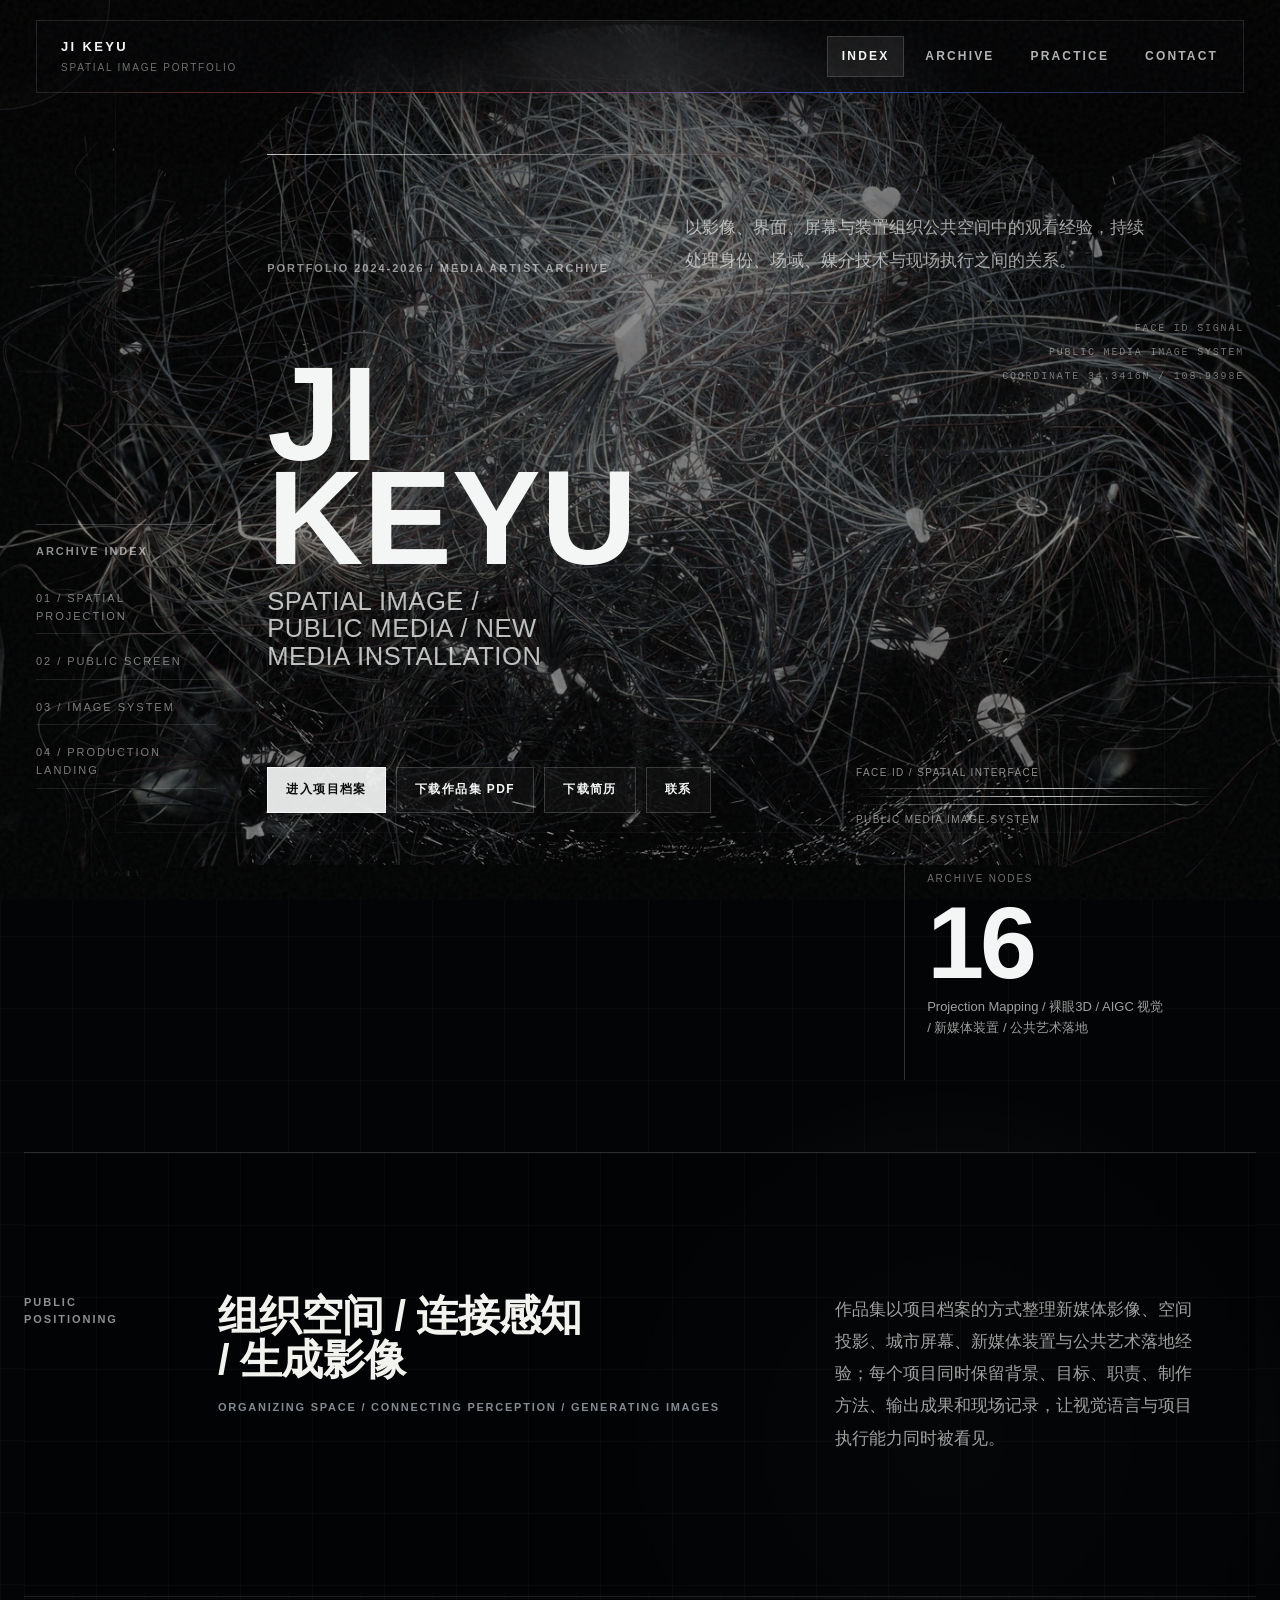
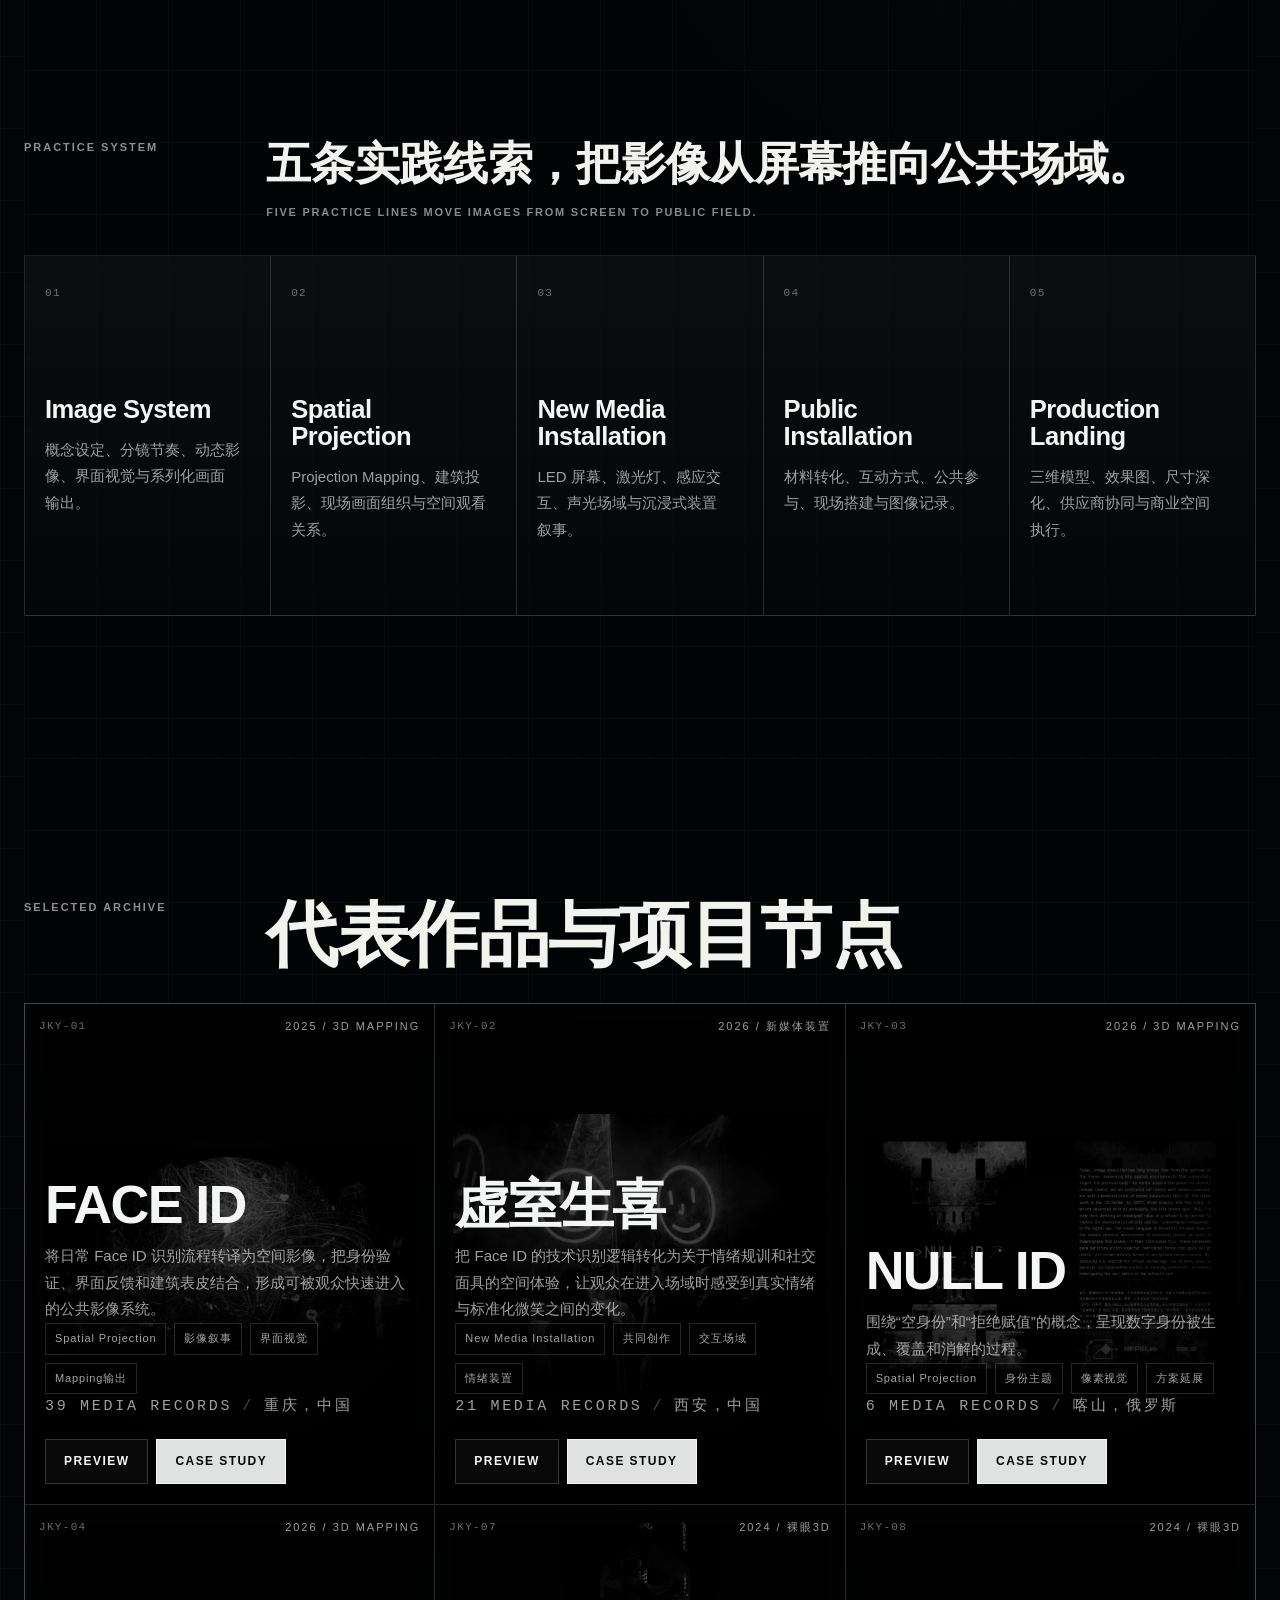
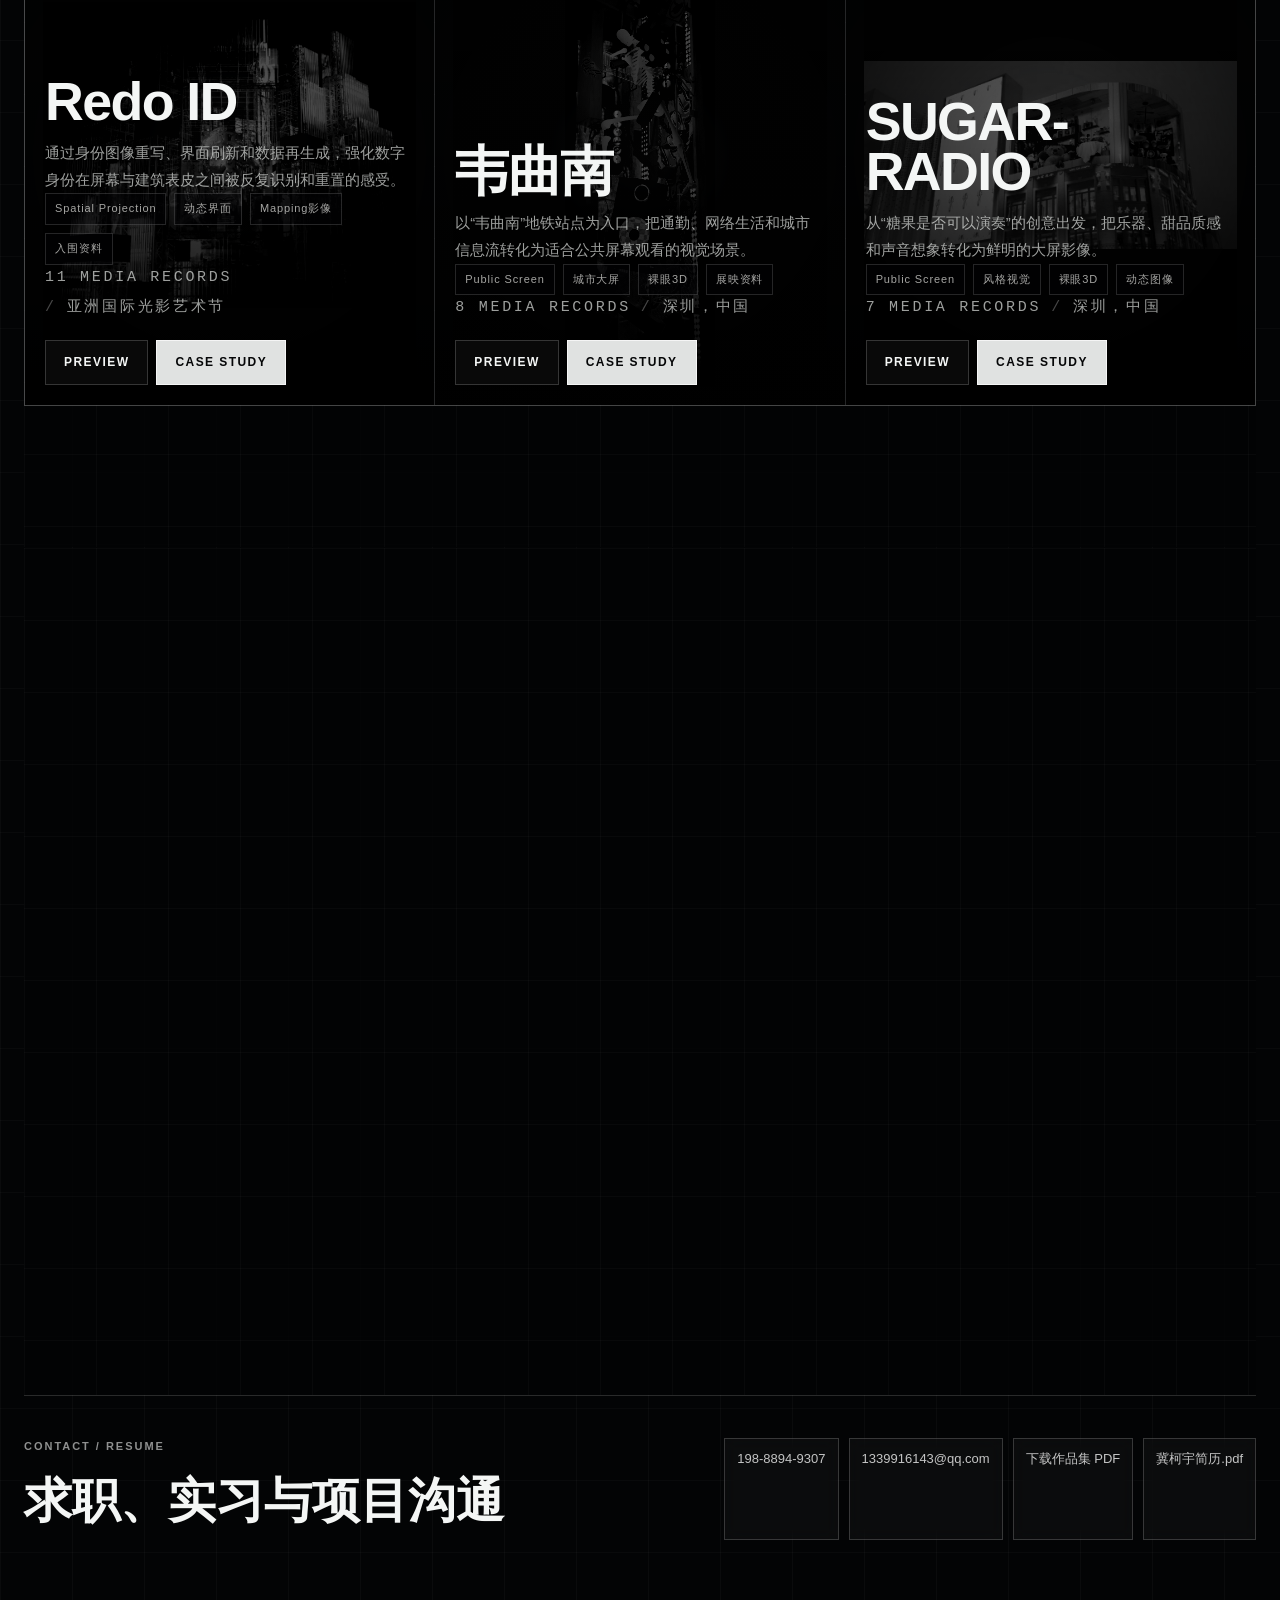
==== commit 6e11031b: "Update portfolio media archive and downloads" ====
--- a/index.html
+++ b/index.html
@@ -5,7 +5,7 @@
   <meta name="viewport" content="width=device-width, initial-scale=1">
   <title>冀柯宇 Ji Keyu | Spatial Image & New Media Portfolio</title>
   <meta name="description" content="冀柯宇个人作品集，聚焦新媒体影像创作、Projection Mapping、裸眼3D、新媒体装置艺术与公共艺术落地项目。">
-  <link rel="stylesheet" href="assets/css/styles.css">
+  <link rel="stylesheet" href="assets/css/styles.css?v=20260708-gallery-visible">
 </head>
 <body data-page="home">
   <canvas class="motion-field" data-motion-field aria-hidden="true"></canvas>
@@ -46,7 +46,7 @@
         </p>
         <div class="hero-actions">
           <a class="button primary magnetic" href="works.html">进入项目档案</a>
-          <a class="button ghost magnetic" href="冀柯宇作品集_2026_画册版.pptx" target="_blank" rel="noreferrer">下载作品集</a>
+          <a class="button ghost magnetic" href="冀柯宇作品集新.pdf" target="_blank" rel="noreferrer">下载作品集 PDF</a>
           <a class="button ghost magnetic" href="冀柯宇简历.pdf" target="_blank" rel="noreferrer">下载简历</a>
           <a class="button ghost magnetic" href="#contact">联系</a>
         </div>
@@ -162,14 +162,14 @@
     <address>
       <a class="magnetic" href="tel:19888949307">198-8894-9307</a>
       <a class="magnetic" href="mailto:1339916143@qq.com">1339916143@qq.com</a>
-      <a class="magnetic" href="冀柯宇作品集_2026_画册版.pptx" target="_blank" rel="noreferrer">作品集 PPTX</a>
+      <a class="magnetic" href="冀柯宇作品集新.pdf" target="_blank" rel="noreferrer">下载作品集 PDF</a>
       <a class="magnetic" href="冀柯宇简历.pdf" target="_blank" rel="noreferrer">冀柯宇简历.pdf</a>
     </address>
   </footer>
 
   <button class="back-to-top magnetic" type="button" aria-label="回到顶部">↑</button>
   <div class="lightbox" data-lightbox hidden></div>
-  <script src="assets/js/works-data.js?v=20260706-video-update"></script>
-  <script src="assets/js/main.js"></script>
+  <script src="assets/js/works-data.js?v=20260708-media-update"></script>
+  <script src="assets/js/main.js?v=20260708-gallery-visible"></script>
 </body>
 </html>
--- a/assets/css/styles.css
+++ b/assets/css/styles.css
@@ -2277,14 +2277,39 @@
   font-size: clamp(15px, 1.05vw, 18px);
 }
 
+.project-media-section {
+  scroll-margin-top: 120px;
+}
+
+.project-media-section .section-heading {
+  margin-bottom: clamp(18px, 2.2vw, 34px);
+}
+
+.project-media-section .section-heading h2 {
+  overflow: visible;
+}
+
 .project-gallery {
+  position: relative;
+  z-index: 1;
   gap: 1px;
   background: rgba(255,255,255,0.14);
   border: 1px solid rgba(255,255,255,0.14);
+  opacity: 1;
+  transform: none;
+  clip-path: inset(0);
+  filter: none;
 }
 
 .project-thumb {
   border: 0;
+  opacity: 1;
+}
+
+.project-gallery .project-thumb img {
+  display: block;
+  opacity: 1;
+  filter: grayscale(0.28) contrast(1.04) brightness(0.86);
 }
 
 .project-thumb::after {
